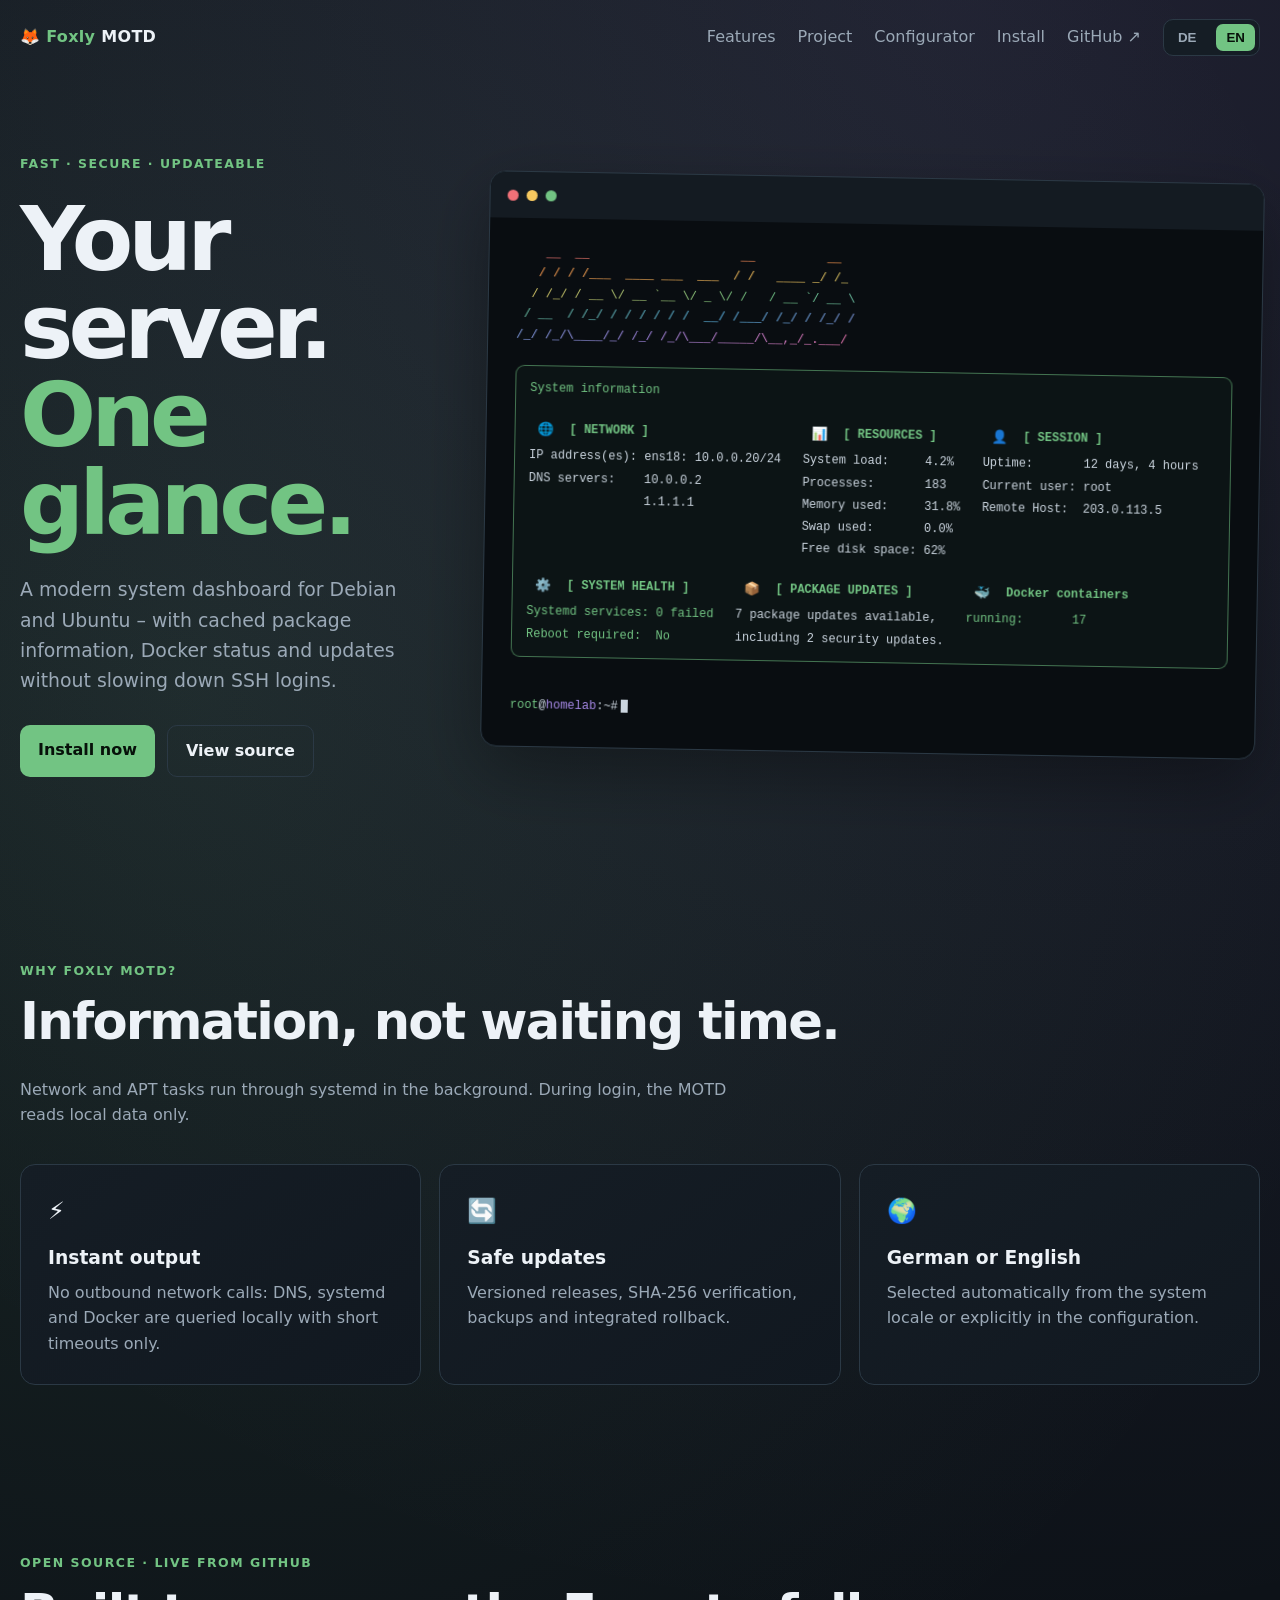
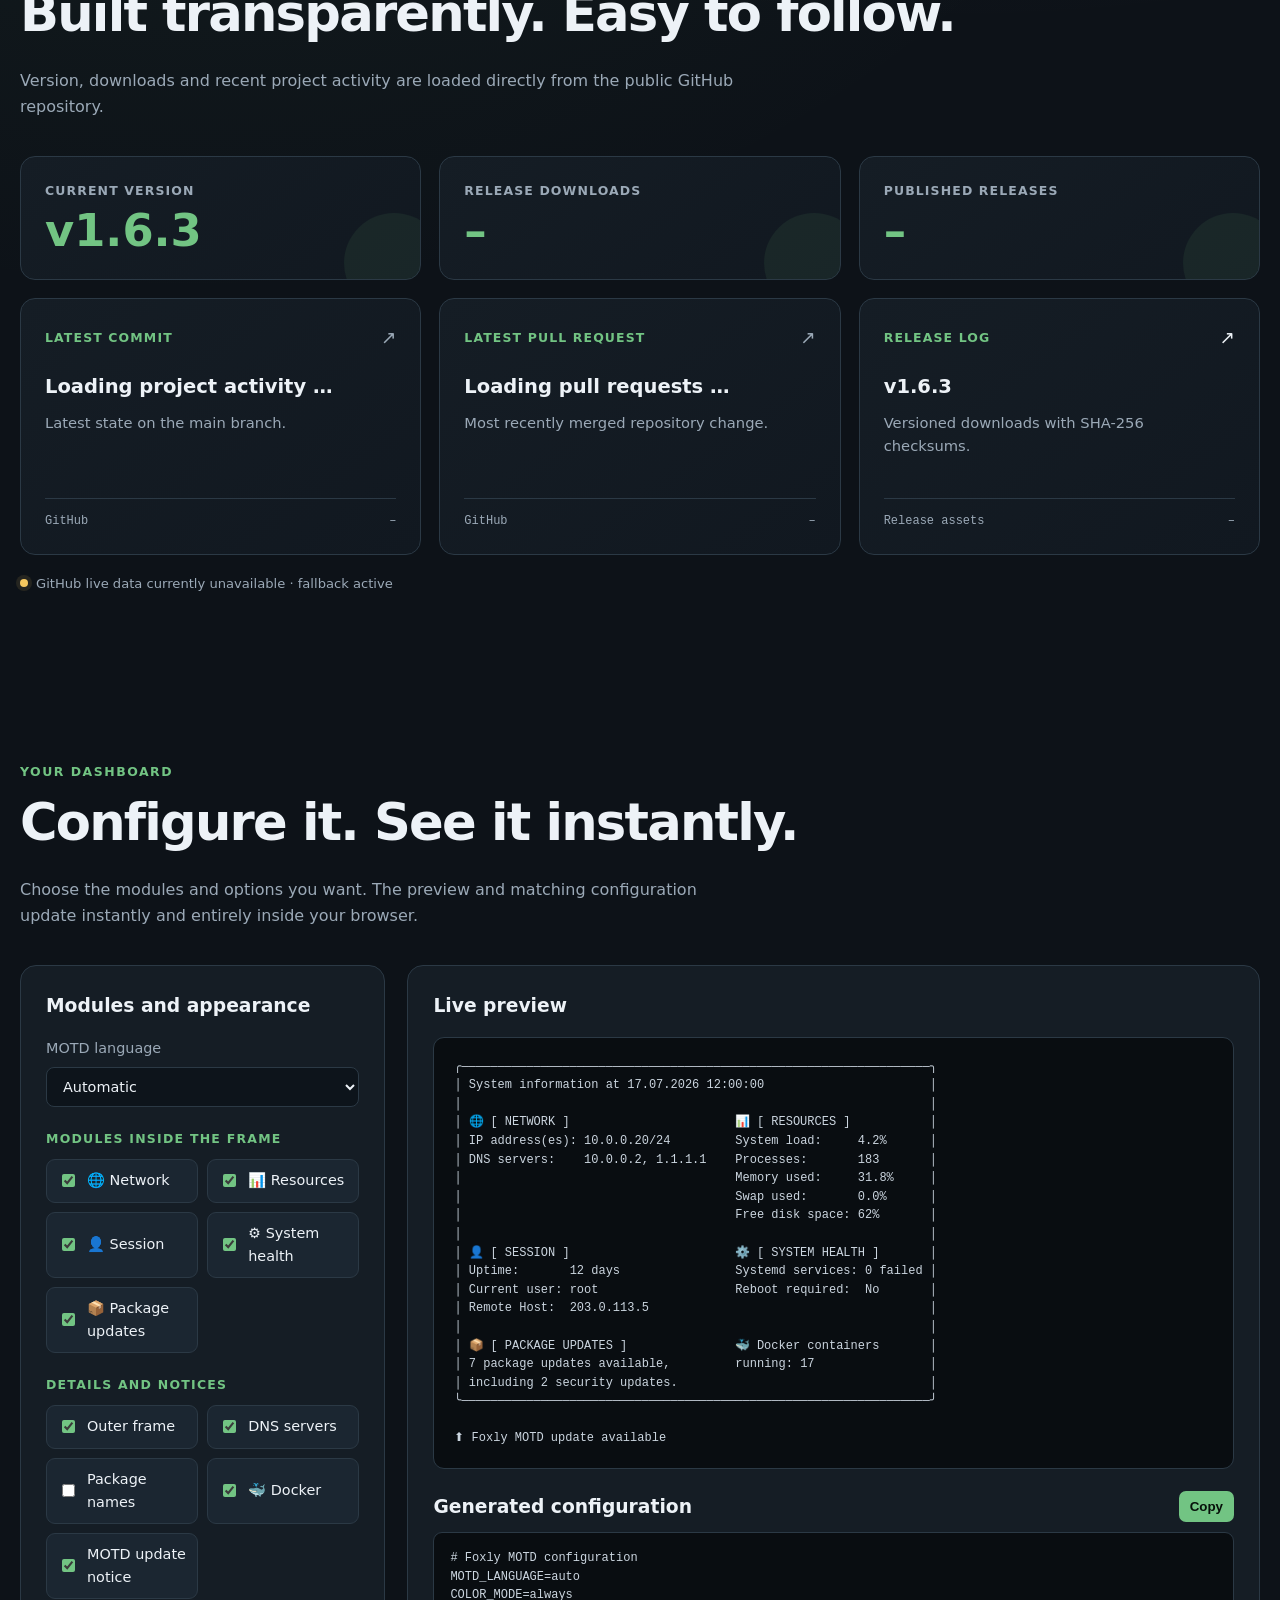
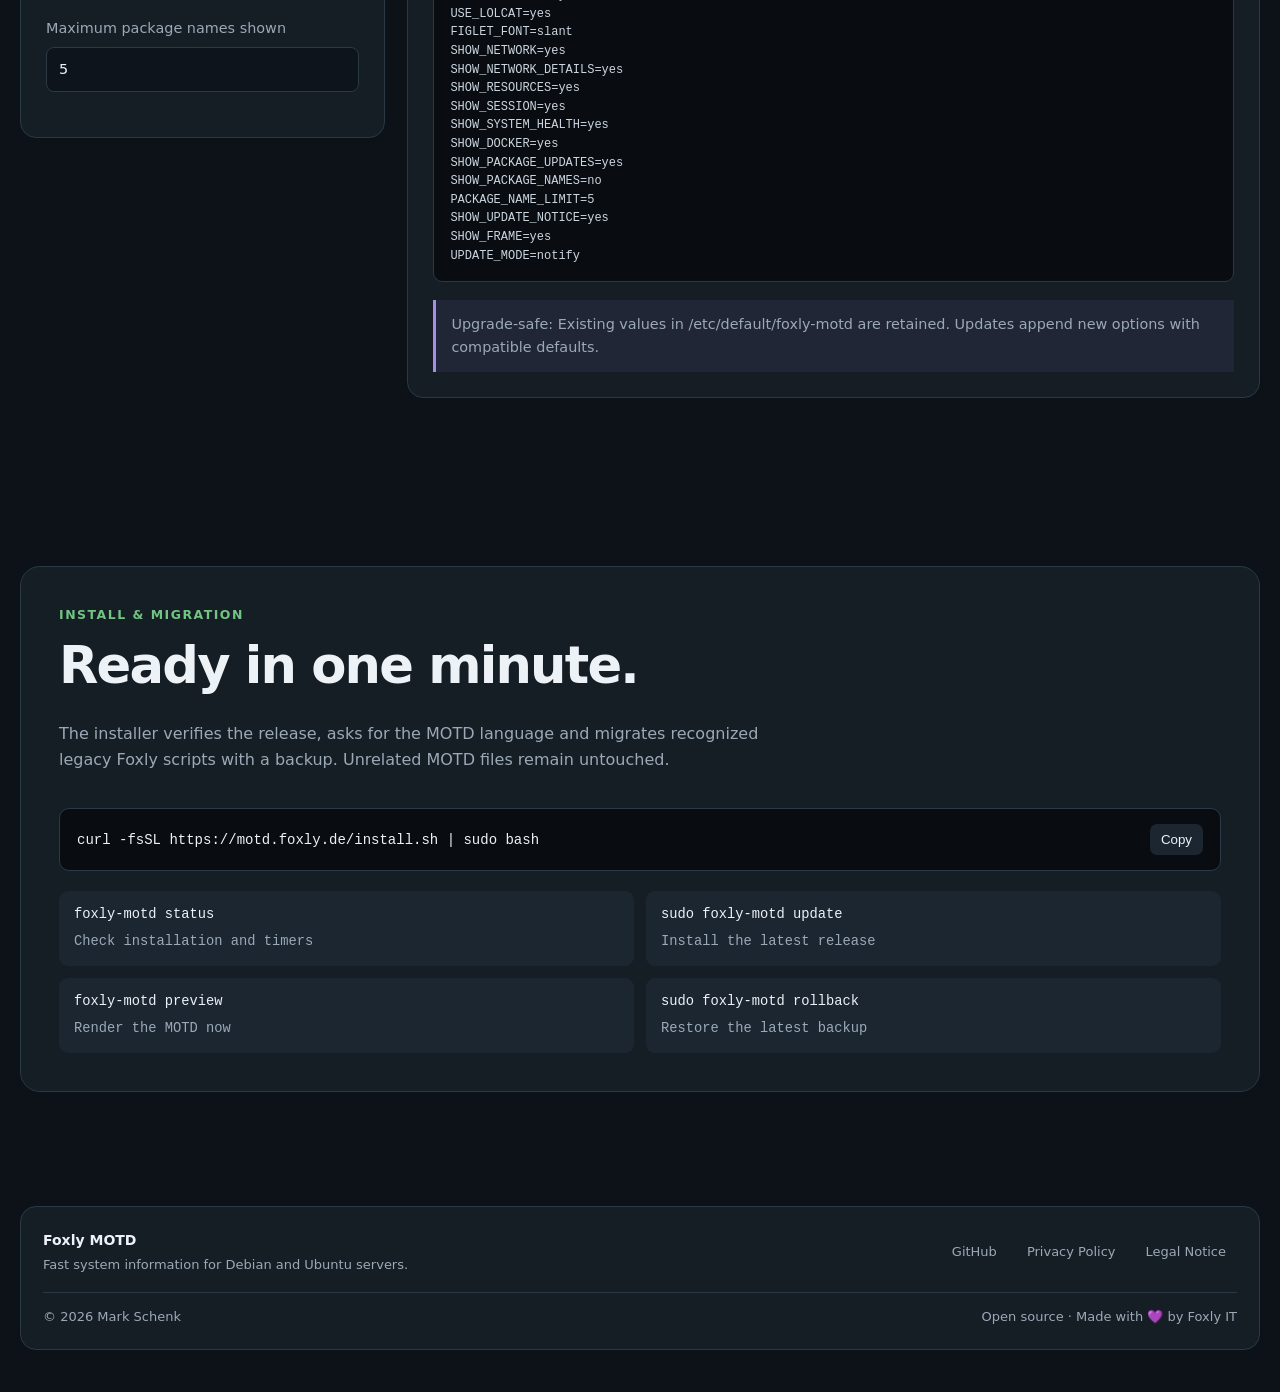
==== docs/index.html @ 8fe4b3be "Show release log entries" ====
<!doctype html>
<html lang="de">
<head>
    <meta charset="utf-8">
    <meta name="viewport" content="width=device-width,initial-scale=1">
    <meta name="description" content="Foxly MOTD – schnelles, updatefähiges System-Dashboard für Debian und Ubuntu.">
    <meta name="theme-color" content="#10161c">
    <meta property="og:title" content="Foxly MOTD">
    <meta property="og:description" content="Dein Server. Ein Blick. Alles da.">
    <meta property="og:type" content="website">
    <meta property="og:url" content="https://motd.foxly.de/">
    <title>Foxly MOTD – Systeminformationen ohne Login-Wartezeit</title>
    <style>
        :root{--bg:#0d1218;--panel:#151d25;--soft:#1b2631;--border:#2b3945;--text:#edf2f7;--muted:#9ba9b7;--green:#72c483;--purple:#a98bea;--yellow:#f6c85f;--shadow:0 24px 70px rgba(0,0,0,.35)}
        *{box-sizing:border-box}html{scroll-behavior:smooth}body{margin:0;background:radial-gradient(circle at 75% 0,rgba(169,139,234,.12),transparent 35%),radial-gradient(circle at 15% 15%,rgba(114,196,131,.12),transparent 30%),var(--bg);color:var(--text);font:16px/1.6 Inter,ui-sans-serif,system-ui,-apple-system,BlinkMacSystemFont,"Segoe UI",sans-serif}.wrap{width:min(1100px,calc(100% - 40px));margin:auto}.topbar{min-height:74px;display:flex;align-items:center;justify-content:space-between;gap:20px}.brand{font-weight:800;letter-spacing:.02em}.brand span{color:var(--green)}.nav-group,.links,.language-switch{display:flex;align-items:center;gap:10px}.links a{color:var(--muted);text-decoration:none;margin-right:12px}.links a:hover{color:var(--text)}.language-switch{padding:4px;background:var(--panel);border:1px solid var(--border);border-radius:10px}.lang-button{border:0;background:transparent;color:var(--muted);padding:6px 10px;border-radius:7px;cursor:pointer;font-weight:800}.lang-button.active{background:var(--green);color:#07110a}.hero{display:grid;grid-template-columns:1fr 1fr;gap:64px;align-items:center;padding:80px 0 100px}.eyebrow{color:var(--green);font-weight:700;text-transform:uppercase;letter-spacing:.12em;font-size:.78rem}h1{font-size:clamp(3rem,7vw,5.7rem);line-height:.98;margin:.25em 0 .3em;letter-spacing:-.055em}h1 em{font-style:normal;color:var(--green)}.lead{font-size:1.18rem;color:var(--muted);max-width:630px}.actions{display:flex;gap:12px;flex-wrap:wrap;margin-top:30px}.button{display:inline-block;padding:12px 18px;border-radius:10px;background:var(--green);color:#07110a;text-decoration:none;font-weight:800}.button.secondary{background:transparent;color:var(--text);border:1px solid var(--border)}.terminal{background:#090d11;border:1px solid var(--border);border-radius:16px;box-shadow:var(--shadow);overflow:hidden;transform:rotate(1deg)}.terminal-head{height:46px;background:#141b22;display:flex;align-items:center;padding:0 17px;gap:8px}.dot{width:11px;height:11px;border-radius:50%;background:#f07178}.dot:nth-child(2){background:var(--yellow)}.dot:nth-child(3){background:var(--green)}pre{margin:0;padding:25px 28px 30px;color:#cbd5df;font:13px/1.7 "SFMono-Regular",Consolas,monospace;overflow:auto}.g,.group-title{color:var(--green)}.group-title{font-weight:700}.p{color:var(--purple)}.y{color:var(--yellow)}.rainbow{color:#f07178;background:linear-gradient(90deg,#f07178 0%,#ff964f 18%,#f6c85f 36%,#72c483 54%,#5eb7e8 72%,#a98bea 88%,#ed78b5 100%);background-clip:text;-webkit-background-clip:text;-webkit-text-fill-color:transparent}.sysinfo-box{display:block;width:max-content;min-width:100%;padding:12px 14px;border:1px solid rgba(114,196,131,.55);border-radius:9px;background:rgba(114,196,131,.04);white-space:normal}.terminal-dashboard{display:grid;grid-template-columns:repeat(3,max-content);column-gap:3ch;margin-top:1.7em}.terminal-dashboard.secondary{grid-template-columns:repeat(3,max-content)}.terminal-card{display:grid;grid-template-columns:max-content max-content;column-gap:1ch;align-content:start;row-gap:.16em;white-space:pre}.terminal-line{display:contents}.terminal-card .group-title{display:block;grid-column:1/-1;white-space:pre;margin-bottom:.32em}.terminal-label,.terminal-value,.terminal-prose{white-space:pre}.terminal-prose{grid-column:1/-1}.terminal-icon{display:inline-flex;width:2ch;margin-right:.5ch;align-items:center;justify-content:center;font:1.08em/1 "Apple Color Emoji","Segoe UI Emoji","Noto Color Emoji",sans-serif;vertical-align:-.08em}[data-terminal]{display:none}[data-terminal].active{display:block}section{padding:84px 0}h2{font-size:clamp(2rem,4vw,3.2rem);letter-spacing:-.035em;margin:0 0 14px}.section-lead{color:var(--muted);max-width:720px;margin:0 0 36px}.grid{display:grid;grid-template-columns:repeat(3,1fr);gap:18px}.card{background:linear-gradient(145deg,var(--panel),#111820);border:1px solid var(--border);border-radius:15px;padding:27px}.icon{font-size:1.5rem}.card h3{margin:.7em 0 .35em}.card p{margin:0;color:var(--muted)}.install{background:var(--panel);border:1px solid var(--border);border-radius:20px;padding:38px}.command{display:flex;align-items:center;justify-content:space-between;gap:15px;background:#090d11;border:1px solid var(--border);border-radius:10px;padding:15px 17px;font:14px "SFMono-Regular",Consolas,monospace;overflow:auto}.command code{white-space:nowrap}.copy{border:0;border-radius:7px;padding:8px 11px;background:var(--soft);color:var(--text);cursor:pointer}.copy:hover{background:var(--green);color:#07110a}.commands{display:grid;grid-template-columns:1fr 1fr;gap:12px;margin-top:20px}.mini{background:var(--soft);border-radius:9px;padding:13px 15px;font-family:"SFMono-Regular",Consolas,monospace;font-size:.86rem}.mini span{display:block;color:var(--muted);font-family:inherit;margin-top:5px}.footer{margin:30px 0 42px;padding:22px;border:1px solid var(--border);border-radius:16px;background:var(--panel);color:var(--muted);font-size:13px}.footer-main,.footer-bottom{display:flex;justify-content:space-between;align-items:center;gap:18px}.footer-brand strong{display:block;margin-bottom:3px;color:var(--text);font-size:14px}.footer-links{display:flex;align-items:center;gap:8px;flex-wrap:wrap}.footer-links a{padding:7px 10px;border:1px solid transparent;border-radius:8px;color:var(--muted);text-decoration:none}.footer-links a:hover{border-color:var(--border);background:var(--soft);color:var(--green)}.footer-bottom{margin-top:16px;padding-top:14px;border-top:1px solid var(--border)}@media(max-width:820px){.hero{grid-template-columns:1fr;padding-top:40px}.terminal{transform:none}.grid{grid-template-columns:1fr}.commands{grid-template-columns:1fr}.links a:not(:last-child){display:none}}@media(max-width:600px){.wrap{width:min(100% - 24px,1100px)}.topbar{align-items:flex-start;padding:14px 0}.nav-group{align-items:flex-end;flex-direction:column}.hero{gap:40px;padding-bottom:60px}section{padding:60px 0}.install{padding:22px}.command{align-items:flex-start}.copy{position:sticky;right:0}.footer-main,.footer-bottom{align-items:stretch;flex-direction:column}.footer-links{align-items:stretch;flex-direction:column}}
        .wrap{width:min(1400px,calc(100% - 40px))}.hero{grid-template-columns:minmax(320px,.7fr) minmax(0,1.3fr);gap:48px}.hero .terminal pre{font-size:12px}@media(max-width:1100px){.hero{grid-template-columns:1fr;padding-top:40px}.terminal{transform:none}}@media(max-width:600px){.wrap{width:min(100% - 24px,1400px)}}
        .terminal-prompt{display:block;margin-top:18px}.cursor{display:inline-block;width:.62em;height:1.05em;margin-left:.25em;background:#cbd5df;vertical-align:-.18em;animation:cursor-blink 1s steps(1,end) infinite}@keyframes cursor-blink{0%,48%{opacity:1}49%,100%{opacity:0}}@media(prefers-reduced-motion:reduce){.cursor{animation:none}}
        @keyframes terminal-settle{from{transform:perspective(900px) rotateZ(1deg) rotateY(-8deg) translateX(16px)}to{transform:perspective(900px) rotateZ(1deg) rotateY(0) translateX(0)}}@media(min-width:1021px) and (hover:hover) and (pointer:fine){.terminal{transform:perspective(900px) rotateZ(1deg) rotateY(0) translateX(0);transform-style:preserve-3d;transition:transform 280ms ease-in-out,box-shadow 280ms ease-in-out;animation:terminal-settle 700ms ease-out;will-change:transform}.terminal:hover{transform:perspective(900px) rotateZ(1deg) rotateY(-8deg) translateX(16px);box-shadow:0 30px 85px rgba(0,0,0,.48)}}@media(prefers-reduced-motion:reduce) and (min-width:1021px){.terminal{animation:none;transition:none}.terminal:hover{transform:perspective(900px) rotateZ(1deg) rotateY(0) translateX(0)}}
        .configurator{display:grid;grid-template-columns:minmax(280px,.6fr) minmax(0,1.4fr);gap:22px;align-items:start}.config-panel,.config-result{border:1px solid var(--border);border-radius:16px;background:var(--panel);padding:25px}.config-panel h3,.config-result h3{margin:0 0 16px}.config-field{display:grid;gap:7px;margin-bottom:20px;color:var(--muted);font-size:.9rem}.config-field select,.config-field input[type="number"]{width:100%;border:1px solid var(--border);border-radius:8px;background:#0d141b;color:var(--text);padding:10px 12px;font:inherit}.config-options{display:grid;grid-template-columns:1fr 1fr;gap:9px}.config-option{display:flex;align-items:center;gap:9px;min-height:44px;padding:9px 11px;border:1px solid var(--border);border-radius:9px;background:var(--soft);cursor:pointer;font-size:.9rem}.config-option:has(input:disabled){opacity:.48;cursor:not-allowed}.config-option input{accent-color:var(--green)}.config-subtitle{margin:22px 0 10px;color:var(--green);font-size:.78rem;font-weight:800;letter-spacing:.1em;text-transform:uppercase}.assistant-terminal{overflow:auto;border:1px solid var(--border);border-radius:11px;background:#090d11}.assistant-terminal pre{width:max-content;min-width:100%;padding:20px;font-size:12px;line-height:1.55}.terminal-wide{display:inline-block;width:2ch;overflow:visible;vertical-align:baseline}.generated-head{display:flex;align-items:center;justify-content:space-between;gap:12px;margin-top:22px}.generated-head h3{margin:0}.config-copy{border:0;border-radius:7px;padding:8px 11px;background:var(--green);color:#07110a;cursor:pointer;font-weight:800}.generated-config{margin-top:10px;border:1px solid var(--border);border-radius:9px;background:#090d11;padding:16px;color:#cbd5df;font:12px/1.55 "SFMono-Regular",Consolas,monospace;white-space:pre;overflow:auto}.migration-note{margin:18px 0 0;padding:13px 15px;border-left:3px solid var(--purple);background:rgba(169,139,234,.08);color:var(--muted);font-size:.9rem}@media(max-width:1100px){.configurator{grid-template-columns:1fr}}@media(max-width:520px){.config-options{grid-template-columns:1fr}.config-panel,.config-result{padding:18px}}
        .config-result,.terminal,.assistant-terminal{min-width:0;max-width:100%}
        .project-stats,.activity-grid{display:grid;grid-template-columns:repeat(3,minmax(0,1fr));gap:18px}.project-stats{margin:34px 0 18px}.project-stat{position:relative;overflow:hidden;border:1px solid var(--border);border-radius:15px;background:linear-gradient(145deg,var(--panel),#111820);padding:24px}.project-stat::after{position:absolute;right:-24px;bottom:-34px;width:100px;height:100px;border-radius:50%;background:rgba(114,196,131,.08);content:""}.stat-label{display:block;color:var(--muted);font-size:.78rem;font-weight:800;letter-spacing:.09em;text-transform:uppercase}.stat-value{display:block;margin-top:5px;color:var(--green);font-size:clamp(1.8rem,4vw,2.8rem);font-weight:850;line-height:1.1}.activity-card{display:flex;min-width:0;min-height:220px;flex-direction:column;border:1px solid var(--border);border-radius:15px;background:linear-gradient(145deg,var(--panel),#111820);padding:24px;color:var(--text);text-decoration:none;transition:border-color 180ms ease,transform 180ms ease}.activity-card:hover{border-color:var(--green);transform:translateY(-3px)}.activity-card:focus-visible{outline:3px solid rgba(114,196,131,.45);outline-offset:3px}.activity-top{display:flex;align-items:center;justify-content:space-between;gap:12px}.activity-kind{color:var(--green);font-size:.78rem;font-weight:850;letter-spacing:.09em;text-transform:uppercase}.activity-arrow{color:var(--muted);font-size:1.15rem}.activity-title{margin:22px 0 10px;font-size:1.22rem;line-height:1.35;overflow-wrap:anywhere}.activity-description{margin:0 0 20px;color:var(--muted);font-size:.92rem}.activity-meta{display:flex;align-items:center;justify-content:space-between;gap:12px;margin-top:auto;padding-top:14px;border-top:1px solid var(--border);color:var(--muted);font:12px/1.4 "SFMono-Regular",Consolas,monospace}.activity-meta span:first-child{min-width:0;overflow:hidden;text-overflow:ellipsis;white-space:nowrap}.live-line{display:flex;align-items:center;gap:8px;margin-top:18px;color:var(--muted);font-size:.82rem}.live-dot{width:8px;height:8px;border-radius:50%;background:var(--green);box-shadow:0 0 0 4px rgba(114,196,131,.1)}.live-line[data-state="error"] .live-dot{background:var(--yellow);box-shadow:0 0 0 4px rgba(246,200,95,.1)}
        .release-main-link{color:inherit;text-decoration:none}.release-main-link:hover{color:var(--green)}.release-entries{display:grid;gap:10px;margin:0 0 20px;padding:0;list-style:none}.release-entry{padding-top:10px;border-top:1px solid var(--border)}.release-entry-title{display:block;margin-bottom:3px;font-size:.88rem;line-height:1.35}.release-entry-links{color:var(--muted);font-size:.78rem}.release-entry-links a{color:var(--green);text-decoration:none}.release-entry-links a:hover{text-decoration:underline}
        @media(max-width:900px){
            .terminal-dashboard,.terminal-dashboard.secondary{grid-template-columns:repeat(2,max-content)}
            .project-stats,.activity-grid{grid-template-columns:1fr 1fr}.activity-grid .activity-card:last-child{grid-column:1/-1}
        }
        @media(max-width:560px){
            body{overflow-x:hidden}
            .wrap{width:calc(100% - 24px)}
            .topbar{align-items:center;flex-wrap:wrap;gap:10px;padding:12px 0}
            .nav-group{width:100%;align-items:center;justify-content:space-between;flex-direction:row}
            .links a{margin-right:0}
            .hero{gap:28px;padding:36px 0 54px}
            h1{font-size:clamp(2.5rem,13vw,3rem)}
            .lead{font-size:1.05rem}
            .actions{display:grid;grid-template-columns:1fr}
            .button{text-align:center}
            .terminal{border-radius:12px}
            .terminal-head{height:40px;padding:0 13px}
            .hero .terminal pre{padding:16px 14px 20px;line-height:1.55}
            .sysinfo-box{width:max-content;min-width:0;padding:10px 11px}
            .terminal-dashboard,.terminal-dashboard.secondary{grid-template-columns:max-content;row-gap:1.35em;margin-top:1.35em}
            .terminal-card{min-width:0}
            section{padding:54px 0}
            .card{padding:22px}
            .project-stats,.activity-grid{grid-template-columns:1fr}.activity-grid .activity-card:last-child{grid-column:auto}.project-stat,.activity-card{padding:20px}.activity-card{min-height:190px}
            .install{padding:18px}
            .command{display:grid;grid-template-columns:minmax(0,1fr);overflow:hidden;padding:13px}
            .command code{display:block;max-width:100%;padding-bottom:4px;overflow-x:auto}
            .copy,.config-copy{min-height:44px}
            .command .copy{position:static;width:100%}
            .config-panel,.config-result{padding:16px}
            .assistant-terminal pre{padding:14px;line-height:1.5}
            .generated-head{align-items:stretch;flex-direction:column}
            .generated-config{max-width:100%;padding:13px;font-size:11px}
            .footer{padding:18px}
        }
    </style>
</head>
<body>
<div class="wrap">
    <header class="topbar">
        <div class="brand">🦊 <span>Foxly</span> MOTD</div>
        <div class="nav-group">
            <nav class="links" aria-label="Main navigation">
                <a href="#features" data-de="Features" data-en="Features">Features</a>
                <a href="#project" data-de="Projekt" data-en="Project">Projekt</a>
                <a href="#configurator" data-de="Konfigurator" data-en="Configurator">Konfigurator</a>
                <a href="#install" data-de="Installation" data-en="Install">Installation</a>
                <a href="https://github.com/foxly-it/foxly-motd" target="_blank" rel="noopener noreferrer">GitHub ↗</a>
            </nav>
            <div class="language-switch" aria-label="Language">
                <button class="lang-button" id="btn-de" type="button" onclick="setLanguage('de')">DE</button>
                <button class="lang-button" id="btn-en" type="button" onclick="setLanguage('en')">EN</button>
            </div>
        </div>
    </header>
    <main>
        <div class="hero">
            <div>
                <div class="eyebrow" data-de="Schnell · Sicher · Updatefähig" data-en="Fast · Secure · Updateable">Schnell · Sicher · Updatefähig</div>
                <h1 data-de="Dein Server.<br><em>Ein Blick.</em>" data-en="Your server.<br><em>One glance.</em>">Dein Server.<br><em>Ein Blick.</em></h1>
                <p class="lead" data-de="Ein modernes System-Dashboard für Debian und Ubuntu – mit gecachten Paketinformationen, Docker-Status und Updates ohne Wartezeit beim SSH-Login." data-en="A modern system dashboard for Debian and Ubuntu – with cached package information, Docker status and updates without slowing down SSH logins.">Ein modernes System-Dashboard für Debian und Ubuntu – mit gecachten Paketinformationen, Docker-Status und Updates ohne Wartezeit beim SSH-Login.</p>
                <div class="actions"><a class="button" href="#install" data-de="Jetzt installieren" data-en="Install now">Jetzt installieren</a><a class="button secondary" href="https://github.com/foxly-it/foxly-motd" data-de="Quellcode ansehen" data-en="View source">Quellcode ansehen</a></div>
            </div>
            <div class="terminal"><div class="terminal-head"><span class="dot"></span><span class="dot"></span><span class="dot"></span></div>
                <pre data-terminal="de"><span class="rainbow">    __  __                     __          __
   / / / /___  ____ ___  ___  / /   ____ _/ /_
  / /_/ / __ \/ __ `__ \/ _ \/ /   / __ `/ __ \
 / __  / /_/ / / / / / /  __/ /___/ /_/ / /_/ /
/_/ /_/\____/_/ /_/ /_/\___/_____/\__,_/_.___/</span>

<span class="sysinfo-box"><span class="g">Systeminformationen</span><span class="terminal-dashboard"><span class="terminal-card"><span class="group-title"><span class="terminal-icon">🌐</span>[ NETZWERK ]</span><span class="terminal-line">IP-Adresse(n): ens18: 10.0.0.20/24</span><span class="terminal-line">DNS-Server: 10.0.0.2</span><span class="terminal-line">            1.1.1.1</span></span><span class="terminal-card"><span class="group-title"><span class="terminal-icon">📊</span>[ RESSOURCEN ]</span><span class="terminal-line">Systemlast: 4,2%</span><span class="terminal-line">Prozesse: 183</span><span class="terminal-line">RAM benutzt: 31,8%</span><span class="terminal-line">Swap benutzt: 0,0%</span><span class="terminal-line">Freier Speicherplatz: 62%</span></span><span class="terminal-card"><span class="group-title"><span class="terminal-icon">👤</span>[ SITZUNG ]</span><span class="terminal-line">Systemlaufzeit: 12 Tage, 4 Stunden</span><span class="terminal-line">Aktueller Nutzer: root</span><span class="terminal-line">Remote Host: 203.0.113.5</span></span></span><span class="terminal-dashboard secondary"><span class="terminal-card"><span class="group-title"><span class="terminal-icon">⚙️</span>[ SYSTEMSTATUS ]</span><span class="terminal-line g">Systemd-Dienste: 0 fehlgeschlagen</span><span class="terminal-line g">Neustart nötig: Nein</span></span><span class="terminal-card"><span class="group-title"><span class="terminal-icon">📦</span>[ PAKET-UPDATES ]</span><span class="terminal-line">7 Paket-Updates verfügbar,</span><span class="terminal-line">davon 2 Sicherheitsupdates.</span></span><span class="terminal-card"><span class="group-title"><span class="terminal-icon">🐳</span>Docker-Container</span><span class="terminal-line g">aktiv: 17</span></span></span></span>
<span class="terminal-prompt"><span class="g">root</span>@<span class="p">homelab</span>:~#<span class="cursor" aria-hidden="true"></span></span></pre>
                <pre data-terminal="en"><span class="rainbow">    __  __                     __          __
   / / / /___  ____ ___  ___  / /   ____ _/ /_
  / /_/ / __ \/ __ `__ \/ _ \/ /   / __ `/ __ \
 / __  / /_/ / / / / / /  __/ /___/ /_/ / /_/ /
/_/ /_/\____/_/ /_/ /_/\___/_____/\__,_/_.___/</span>

<span class="sysinfo-box"><span class="g">System information</span><span class="terminal-dashboard"><span class="terminal-card"><span class="group-title"><span class="terminal-icon">🌐</span>[ NETWORK ]</span><span class="terminal-line">IP address(es): ens18: 10.0.0.20/24</span><span class="terminal-line">DNS servers: 10.0.0.2</span><span class="terminal-line">             1.1.1.1</span></span><span class="terminal-card"><span class="group-title"><span class="terminal-icon">📊</span>[ RESOURCES ]</span><span class="terminal-line">System load: 4.2%</span><span class="terminal-line">Processes: 183</span><span class="terminal-line">Memory used: 31.8%</span><span class="terminal-line">Swap used: 0.0%</span><span class="terminal-line">Free disk space: 62%</span></span><span class="terminal-card"><span class="group-title"><span class="terminal-icon">👤</span>[ SESSION ]</span><span class="terminal-line">Uptime: 12 days, 4 hours</span><span class="terminal-line">Current user: root</span><span class="terminal-line">Remote Host: 203.0.113.5</span></span></span><span class="terminal-dashboard secondary"><span class="terminal-card"><span class="group-title"><span class="terminal-icon">⚙️</span>[ SYSTEM HEALTH ]</span><span class="terminal-line g">Systemd services: 0 failed</span><span class="terminal-line g">Reboot required: No</span></span><span class="terminal-card"><span class="group-title"><span class="terminal-icon">📦</span>[ PACKAGE UPDATES ]</span><span class="terminal-line">7 package updates available,</span><span class="terminal-line">including 2 security updates.</span></span><span class="terminal-card"><span class="group-title"><span class="terminal-icon">🐳</span>Docker containers</span><span class="terminal-line g">running: 17</span></span></span></span>
<span class="terminal-prompt"><span class="g">root</span>@<span class="p">homelab</span>:~#<span class="cursor" aria-hidden="true"></span></span></pre>
            </div>
        </div>
        <section id="features">
            <div class="eyebrow" data-de="Warum Foxly MOTD?" data-en="Why Foxly MOTD?">Warum Foxly MOTD?</div>
            <h2 data-de="Informationen, nicht Wartezeit." data-en="Information, not waiting time.">Informationen, nicht Wartezeit.</h2>
            <p class="section-lead" data-de="Netzwerk- und APT-Aufgaben laufen über systemd im Hintergrund. Beim Login liest das MOTD nur lokale Daten." data-en="Network and APT tasks run through systemd in the background. During login, the MOTD reads local data only.">Netzwerk- und APT-Aufgaben laufen über systemd im Hintergrund. Beim Login liest das MOTD nur lokale Daten.</p>
            <div class="grid">
                <article class="card"><div class="icon">⚡</div><h3 data-de="Sofortige Ausgabe" data-en="Instant output">Sofortige Ausgabe</h3><p data-de="Keine ausgehenden Netzwerkaufrufe: DNS, systemd und Docker werden nur lokal und mit kurzem Zeitlimit abgefragt." data-en="No outbound network calls: DNS, systemd and Docker are queried locally with short timeouts only.">Keine ausgehenden Netzwerkaufrufe: DNS, systemd und Docker werden nur lokal und mit kurzem Zeitlimit abgefragt.</p></article>
                <article class="card"><div class="icon">🔄</div><h3 data-de="Sichere Updates" data-en="Safe updates">Sichere Updates</h3><p data-de="Versionierte Releases, SHA-256-Prüfung, Backups und ein integrierter Rollback." data-en="Versioned releases, SHA-256 verification, backups and integrated rollback.">Versionierte Releases, SHA-256-Prüfung, Backups und ein integrierter Rollback.</p></article>
                <article class="card"><div class="icon">🌍</div><h3 data-de="Deutsch oder Englisch" data-en="German or English">Deutsch oder Englisch</h3><p data-de="Automatisch über die System-Locale oder fest über die Konfiguration ausgewählt." data-en="Selected automatically from the system locale or explicitly in the configuration.">Automatisch über die System-Locale oder fest über die Konfiguration ausgewählt.</p></article>
            </div>
        </section>
        <section id="project">
            <div class="eyebrow" data-de="Open Source · Live von GitHub" data-en="Open source · Live from GitHub">Open Source · Live von GitHub</div>
            <h2 data-de="Transparent entwickelt. Direkt nachvollziehbar." data-en="Built transparently. Easy to follow.">Transparent entwickelt. Direkt nachvollziehbar.</h2>
            <p class="section-lead" data-de="Version, Downloads und die jüngste Projektaktivität werden direkt aus dem öffentlichen GitHub-Repository geladen." data-en="Version, downloads and recent project activity are loaded directly from the public GitHub repository.">Version, Downloads und die jüngste Projektaktivität werden direkt aus dem öffentlichen GitHub-Repository geladen.</p>
            <div class="project-stats" aria-live="polite">
                <div class="project-stat"><span class="stat-label" data-de="Aktuelle Version" data-en="Current version">Aktuelle Version</span><strong class="stat-value" id="project-version">v1.6.3</strong></div>
                <div class="project-stat"><span class="stat-label" data-de="Release-Downloads" data-en="Release downloads">Release-Downloads</span><strong class="stat-value" id="project-downloads">–</strong></div>
                <div class="project-stat"><span class="stat-label" data-de="Veröffentlichte Releases" data-en="Published releases">Veröffentlichte Releases</span><strong class="stat-value" id="project-releases">–</strong></div>
            </div>
            <div class="activity-grid">
                <a class="activity-card" id="activity-commit-link" href="https://github.com/foxly-it/foxly-motd/commits/main" target="_blank" rel="noopener noreferrer">
                    <div class="activity-top"><span class="activity-kind" data-de="Letzter Commit" data-en="Latest commit">Letzter Commit</span><span class="activity-arrow" aria-hidden="true">↗</span></div>
                    <h3 class="activity-title" id="activity-commit-title" data-de="Projektaktivität wird geladen …" data-en="Loading project activity …">Projektaktivität wird geladen …</h3>
                    <p class="activity-description" id="activity-commit-description" data-de="Neuester Stand auf dem main-Branch." data-en="Latest state on the main branch.">Neuester Stand auf dem main-Branch.</p>
                    <div class="activity-meta"><span id="activity-commit-author">GitHub</span><time id="activity-commit-date">–</time></div>
                </a>
                <a class="activity-card" id="activity-pr-link" href="https://github.com/foxly-it/foxly-motd/pulls?q=is%3Apr+is%3Amerged" target="_blank" rel="noopener noreferrer">
                    <div class="activity-top"><span class="activity-kind" data-de="Letzter Pull Request" data-en="Latest pull request">Letzter Pull Request</span><span class="activity-arrow" aria-hidden="true">↗</span></div>
                    <h3 class="activity-title" id="activity-pr-title" data-de="Pull Requests werden geladen …" data-en="Loading pull requests …">Pull Requests werden geladen …</h3>
                    <p class="activity-description" id="activity-pr-description" data-de="Zuletzt gemergte Änderung im Repository." data-en="Most recently merged repository change.">Zuletzt gemergte Änderung im Repository.</p>
                    <div class="activity-meta"><span id="activity-pr-author">GitHub</span><time id="activity-pr-date">–</time></div>
                </a>
                <article class="activity-card">
                    <div class="activity-top"><span class="activity-kind" data-de="Release-Log" data-en="Release log">Release-Log</span><a class="activity-arrow release-main-link" id="activity-release-link" href="https://github.com/foxly-it/foxly-motd/releases/latest" target="_blank" rel="noopener noreferrer" aria-label="Release-Log öffnen">↗</a></div>
                    <h3 class="activity-title"><a class="release-main-link" id="activity-release-title" href="https://github.com/foxly-it/foxly-motd/releases/latest" target="_blank" rel="noopener noreferrer">v1.6.3</a></h3>
                    <p class="activity-description" id="activity-release-description" data-de="Versionierte Downloads mit SHA-256-Prüfsummen." data-en="Versioned downloads with SHA-256 checksums.">Versionierte Downloads mit SHA-256-Prüfsummen.</p>
                    <ul class="release-entries" id="activity-release-entries" hidden></ul>
                    <div class="activity-meta"><span id="activity-release-assets" data-de="Release-Artefakte" data-en="Release assets">Release-Artefakte</span><time id="activity-release-date">–</time></div>
                </article>
            </div>
            <div class="live-line" id="project-live-status" data-state="loading"><span class="live-dot" aria-hidden="true"></span><span id="project-live-label" data-de="GitHub-Livedaten werden geladen …" data-en="Loading live GitHub data …">GitHub-Livedaten werden geladen …</span></div>
        </section>
        <section id="configurator">
            <div class="eyebrow" data-de="Dein Dashboard" data-en="Your dashboard">Dein Dashboard</div>
            <h2 data-de="Zusammenstellen. Direkt ansehen." data-en="Configure it. See it instantly.">Zusammenstellen. Direkt ansehen.</h2>
            <p class="section-lead" data-de="Wähle die gewünschten Module und Optionen. Die Vorschau und die passende Konfiguration aktualisieren sich sofort – vollständig lokal in deinem Browser." data-en="Choose the modules and options you want. The preview and matching configuration update instantly and entirely inside your browser.">Wähle die gewünschten Module und Optionen. Die Vorschau und die passende Konfiguration aktualisieren sich sofort – vollständig lokal in deinem Browser.</p>
            <div class="configurator">
                <form class="config-panel" id="motd-configurator">
                    <h3 data-de="Module und Darstellung" data-en="Modules and appearance">Module und Darstellung</h3>
                    <label class="config-field"><span data-de="MOTD-Sprache" data-en="MOTD language">MOTD-Sprache</span><select id="cfg-language"><option value="auto" data-de="Automatisch" data-en="Automatic">Automatisch</option><option value="de">Deutsch</option><option value="en">English</option></select></label>
                    <div class="config-subtitle" data-de="Module im Rahmen" data-en="Modules inside the frame">Module im Rahmen</div>
                    <div class="config-options">
                        <label class="config-option"><input id="cfg-network" type="checkbox" checked><span data-de="🌐 Netzwerk" data-en="🌐 Network">🌐 Netzwerk</span></label>
                        <label class="config-option"><input id="cfg-resources" type="checkbox" checked><span data-de="📊 Ressourcen" data-en="📊 Resources">📊 Ressourcen</span></label>
                        <label class="config-option"><input id="cfg-session" type="checkbox" checked><span data-de="👤 Sitzung" data-en="👤 Session">👤 Sitzung</span></label>
                        <label class="config-option"><input id="cfg-health" type="checkbox" checked><span data-de="⚙ Systemstatus" data-en="⚙ System health">⚙ Systemstatus</span></label>
                        <label class="config-option"><input id="cfg-packages" type="checkbox" checked><span data-de="📦 Paket-Updates" data-en="📦 Package updates">📦 Paket-Updates</span></label>
                    </div>
                    <div class="config-subtitle" data-de="Details und Hinweise" data-en="Details and notices">Details und Hinweise</div>
                    <div class="config-options">
                        <label class="config-option"><input id="cfg-frame" type="checkbox" checked><span data-de="Außenrahmen" data-en="Outer frame">Außenrahmen</span></label>
                        <label class="config-option"><input id="cfg-dns" type="checkbox" checked><span data-de="DNS-Server" data-en="DNS servers">DNS-Server</span></label>
                        <label class="config-option"><input id="cfg-package-names" type="checkbox"><span data-de="Paketnamen" data-en="Package names">Paketnamen</span></label>
                        <label class="config-option"><input id="cfg-docker" type="checkbox" checked><span>🐳 Docker</span></label>
                        <label class="config-option"><input id="cfg-update-notice" type="checkbox" checked><span data-de="MOTD-Updatehinweis" data-en="MOTD update notice">MOTD-Updatehinweis</span></label>
                    </div>
                    <label class="config-field" style="margin-top:18px"><span data-de="Maximal angezeigte Paketnamen" data-en="Maximum package names shown">Maximal angezeigte Paketnamen</span><input id="cfg-package-limit" type="number" min="1" max="20" value="5" disabled></label>
                </form>
                <div class="config-result">
                    <h3 data-de="Live-Vorschau" data-en="Live preview">Live-Vorschau</h3>
                    <div class="assistant-terminal" aria-live="polite"><pre id="assistant-preview"></pre></div>
                    <div class="generated-head"><h3 data-de="Erzeugte Konfiguration" data-en="Generated configuration">Erzeugte Konfiguration</h3><button class="config-copy" type="button" onclick="copyAssistantConfig()" data-de="Kopieren" data-en="Copy">Kopieren</button></div>
                    <pre class="generated-config" id="assistant-config"></pre>
                    <p class="migration-note" data-de="Upgrade-sicher: Vorhandene Werte in /etc/default/foxly-motd bleiben erhalten. Neue Optionen werden bei einem Update mit kompatiblen Standardwerten ergänzt." data-en="Upgrade-safe: Existing values in /etc/default/foxly-motd are retained. Updates append new options with compatible defaults.">Upgrade-sicher: Vorhandene Werte in /etc/default/foxly-motd bleiben erhalten. Neue Optionen werden bei einem Update mit kompatiblen Standardwerten ergänzt.</p>
                </div>
            </div>
        </section>
        <section id="install"><div class="install">
            <div class="eyebrow" data-de="Installation & Migration" data-en="Install & migration">Installation & Migration</div>
            <h2 data-de="In einer Minute startklar." data-en="Ready in one minute.">In einer Minute startklar.</h2>
            <p class="section-lead" data-de="Der Installer prüft das Release, fragt nach der MOTD-Sprache und migriert erkannte alte Foxly-Skripte mit einem Backup. Fremde MOTD-Dateien bleiben unangetastet." data-en="The installer verifies the release, asks for the MOTD language and migrates recognized legacy Foxly scripts with a backup. Unrelated MOTD files remain untouched.">Der Installer prüft das Release, fragt nach der MOTD-Sprache und migriert erkannte alte Foxly-Skripte mit einem Backup. Fremde MOTD-Dateien bleiben unangetastet.</p>
            <div class="command"><code id="install-command">curl -fsSL https://motd.foxly.de/install.sh | sudo bash</code><button class="copy" type="button" onclick="copyCommand()" data-de="Kopieren" data-en="Copy">Kopieren</button></div>
            <div class="commands"><div class="mini">foxly-motd status<span data-de="Installation und Timer prüfen" data-en="Check installation and timers">Installation und Timer prüfen</span></div><div class="mini">sudo foxly-motd update<span data-de="Aktuelles Release installieren" data-en="Install the latest release">Aktuelles Release installieren</span></div><div class="mini">foxly-motd preview<span data-de="MOTD direkt anzeigen" data-en="Render the MOTD now">MOTD direkt anzeigen</span></div><div class="mini">sudo foxly-motd rollback<span data-de="Letztes Backup wiederherstellen" data-en="Restore the latest backup">Letztes Backup wiederherstellen</span></div></div>
        </div></section>
    </main>
    <footer class="footer">
        <div class="footer-main">
            <div class="footer-brand"><strong>Foxly MOTD</strong><span data-de="Schnelle Systeminformationen für Debian- und Ubuntu-Server." data-en="Fast system information for Debian and Ubuntu servers.">Schnelle Systeminformationen für Debian- und Ubuntu-Server.</span></div>
            <nav class="footer-links" aria-label="Legal and project links">
                <a href="https://github.com/foxly-it/foxly-motd" target="_blank" rel="noopener noreferrer">GitHub</a>
                <a href="https://foxly.de/datenschutzerklaerung/" target="_blank" rel="noopener noreferrer" data-de="Datenschutz" data-en="Privacy Policy">Datenschutz</a>
                <a href="https://foxly.de/legal-notice/" target="_blank" rel="noopener noreferrer" data-de="Impressum" data-en="Legal Notice">Impressum</a>
            </nav>
        </div>
        <div class="footer-bottom"><span>© <span id="copyright-year"></span> Mark Schenk</span><span data-de="Open Source · Made with 💜 by Foxly IT" data-en="Open source · Made with 💜 by Foxly IT">Open Source · Made with 💜 by Foxly IT</span></div>
    </footer>
</div>
<script>
    let currentLanguage = "de";
    let projectActivity = null;
    let projectActivityState = "loading";
    const titles = {de:"Foxly MOTD – Systeminformationen ohne Login-Wartezeit",en:"Foxly MOTD – system information without login delays"};
    const descriptions = {de:"Foxly MOTD – schnelles, updatefähiges System-Dashboard für Debian und Ubuntu.",en:"Foxly MOTD – a fast, updateable system dashboard for Debian and Ubuntu."};
    function setLanguage(language, persist=true){
        currentLanguage=language;
        document.documentElement.lang=language;
        document.querySelectorAll("[data-de][data-en]").forEach(element=>{element.innerHTML=element.dataset[language]});
        document.querySelectorAll("[data-terminal]").forEach(element=>element.classList.toggle("active",element.dataset.terminal===language));
        document.querySelectorAll(".lang-button").forEach(button=>button.classList.toggle("active",button.id===`btn-${language}`));
        document.title=titles[language];
        document.querySelector('meta[name="description"]').content=descriptions[language];
        if(persist)localStorage.setItem("foxly-motd-language",language);
        renderAssistant();
        renderProjectActivity();
    }
    function firstMeaningfulLine(value){
        return String(value||"").split("\n").map(line=>line.trim()).find(line=>line&&!line.startsWith("#"))?.replace(/^[-*]\s*/,"")||"";
    }
    function parseReleaseEntries(value){
        return String(value||"").split("\n").map(line=>{
            const match=line.trim().match(/^\*\s+(.+?)\s+by\s+@([A-Za-z0-9-]+)\s+in\s+(https:\/\/github\.com\/[^/]+\/[^/]+\/pull\/(\d+))\s*$/);
            return match?{title:match[1],author:match[2],authorUrl:`https://github.com/${match[2]}`,pr:match[4],prUrl:match[3]}:null;
        }).filter(Boolean).slice(0,5);
    }
    function summarizeProjectActivity(releases,commits,pulls){
        const published=releases.filter(release=>!release.draft&&!release.prerelease);
        const latestRelease=published[0]||null;
        const latestCommit=commits[0]||null;
        const latestPull=pulls.find(pull=>pull.merged_at)||null;
        const downloads=published.reduce((total,release)=>total+(release.assets||[]).filter(asset=>/\.tar\.gz$/.test(asset.name)).reduce((sum,asset)=>sum+(asset.download_count||0),0),0);
        return {
            version:latestRelease?.tag_name||"–",downloads,releases:published.length,
            commit:latestCommit?{title:firstMeaningfulLine(latestCommit.commit?.message),sha:latestCommit.sha?.slice(0,7)||"",author:latestCommit.author?.login||latestCommit.commit?.author?.name||"GitHub",date:latestCommit.commit?.author?.date||"",url:latestCommit.html_url||""}:null,
            pull:latestPull?{title:latestPull.title||"",number:latestPull.number||"",author:latestPull.user?.login||"GitHub",date:latestPull.merged_at||"",url:latestPull.html_url||""}:null,
            release:latestRelease?{title:latestRelease.name||latestRelease.tag_name,description:firstMeaningfulLine(latestRelease.body),entries:parseReleaseEntries(latestRelease.body),date:latestRelease.published_at||"",url:latestRelease.html_url||"",assets:(latestRelease.assets||[]).length}:null
        };
    }
    function setProjectText(id,value){
        const element=document.getElementById(id);
        if(element)element.textContent=value;
    }
    function setProjectLink(id,value){
        const element=document.getElementById(id);
        if(element&&value)element.href=value;
    }
    function renderReleaseEntries(entries){
        const list=document.getElementById("activity-release-entries"),description=document.getElementById("activity-release-description");
        if(!list||!description)return;
        list.replaceChildren();
        list.hidden=entries.length===0;
        description.hidden=entries.length>0;
        entries.forEach(entry=>{
            const item=document.createElement("li"),title=document.createElement("span"),links=document.createElement("span"),author=document.createElement("a"),pull=document.createElement("a");
            item.className="release-entry";
            title.className="release-entry-title";
            title.textContent=entry.title;
            links.className="release-entry-links";
            author.href=entry.authorUrl;author.target="_blank";author.rel="noopener noreferrer";author.textContent=`@${entry.author}`;
            pull.href=entry.prUrl;pull.target="_blank";pull.rel="noopener noreferrer";pull.textContent=`#${entry.pr}`;
            links.append(document.createTextNode(currentLanguage==="de"?"von ":"by "),author,document.createTextNode(" in "),pull);
            item.append(title,links);
            list.append(item);
        });
    }
    function formatProjectDate(value){
        if(!value)return "–";
        return new Intl.DateTimeFormat(currentLanguage==="de"?"de-DE":"en-US",{day:"2-digit",month:"short",year:"numeric"}).format(new Date(value));
    }
    function renderProjectActivity(){
        const status=document.getElementById("project-live-status");
        if(!status)return;
        status.dataset.state=projectActivityState;
        const statusLabels={
            loading:{de:"GitHub-Livedaten werden geladen …",en:"Loading live GitHub data …"},
            live:{de:"Live aus dem öffentlichen GitHub-Repository · 10 Minuten lokal zwischengespeichert",en:"Live from the public GitHub repository · cached locally for 10 minutes"},
            error:{de:"GitHub-Livedaten derzeit nicht erreichbar · Fallback aktiv",en:"GitHub live data currently unavailable · fallback active"}
        };
        setProjectText("project-live-label",statusLabels[projectActivityState]?.[currentLanguage]||statusLabels.loading[currentLanguage]);
        if(!projectActivity)return;
        setProjectText("project-version",projectActivity.version);
        setProjectText("project-downloads",new Intl.NumberFormat(currentLanguage==="de"?"de-DE":"en-US").format(projectActivity.downloads));
        setProjectText("project-releases",new Intl.NumberFormat(currentLanguage==="de"?"de-DE":"en-US").format(projectActivity.releases));
        if(projectActivity.commit){
            setProjectText("activity-commit-title",projectActivity.commit.title);
            setProjectText("activity-commit-description",`${projectActivity.commit.sha} · main`);
            setProjectText("activity-commit-author",projectActivity.commit.author);
            setProjectText("activity-commit-date",formatProjectDate(projectActivity.commit.date));
            setProjectLink("activity-commit-link",projectActivity.commit.url);
        }
        if(projectActivity.pull){
            setProjectText("activity-pr-title",projectActivity.pull.title);
            setProjectText("activity-pr-description",`${currentLanguage==="de"?"Gemergt":"Merged"} · #${projectActivity.pull.number}`);
            setProjectText("activity-pr-author",projectActivity.pull.author);
            setProjectText("activity-pr-date",formatProjectDate(projectActivity.pull.date));
            setProjectLink("activity-pr-link",projectActivity.pull.url);
        }
        if(projectActivity.release){
            setProjectText("activity-release-title",projectActivity.release.title);
            setProjectText("activity-release-description",projectActivity.release.description||(currentLanguage==="de"?"Versionierte Downloads mit SHA-256-Prüfsummen.":"Versioned downloads with SHA-256 checksums."));
            renderReleaseEntries(projectActivity.release.entries||[]);
            setProjectText("activity-release-assets",`${projectActivity.release.assets} ${currentLanguage==="de"?"Artefakte":"assets"}`);
            setProjectText("activity-release-date",formatProjectDate(projectActivity.release.date));
            setProjectLink("activity-release-link",projectActivity.release.url);
            setProjectLink("activity-release-title",projectActivity.release.url);
        }
    }
    async function githubProjectJson(path){
        const response=await fetch(`https://api.github.com/repos/foxly-it/foxly-motd/${path}`,{headers:{Accept:"application/vnd.github+json"}});
        if(!response.ok)throw new Error(`GitHub API ${response.status}`);
        return response.json();
    }
    async function loadProjectActivity(){
        const cacheKey="foxly-motd-project-activity-v1";
        try{
            const cached=JSON.parse(sessionStorage.getItem(cacheKey)||"null");
            if(cached&&Date.now()-cached.savedAt<600000){
                projectActivity=cached.data;
                projectActivityState="live";
                renderProjectActivity();
                return;
            }
            const [releases,commits,pulls]=await Promise.all([
                githubProjectJson("releases?per_page=100"),
                githubProjectJson("commits?sha=main&per_page=1"),
                githubProjectJson("pulls?state=closed&sort=updated&direction=desc&per_page=20")
            ]);
            projectActivity=summarizeProjectActivity(releases,commits,pulls);
            projectActivityState="live";
            sessionStorage.setItem(cacheKey,JSON.stringify({savedAt:Date.now(),data:projectActivity}));
        }catch(error){
            projectActivityState="error";
        }
        renderProjectActivity();
    }
    function copyCommand(){
        const button=document.querySelector(".copy");
        navigator.clipboard.writeText(document.getElementById("install-command").textContent).then(()=>{
            button.textContent=currentLanguage==="de"?"Kopiert ✓":"Copied ✓";
            setTimeout(()=>button.textContent=currentLanguage==="de"?"Kopieren":"Copy",1600);
        });
    }
    const configCheckboxes={
        network:"cfg-network",resources:"cfg-resources",session:"cfg-session",health:"cfg-health",
        packages:"cfg-packages",frame:"cfg-frame",dns:"cfg-dns",packageNames:"cfg-package-names",
        docker:"cfg-docker",updateNotice:"cfg-update-notice"
    };
    const checked=key=>document.getElementById(configCheckboxes[key]).checked;
    const yesNo=value=>value?"yes":"no";
    const configLanguage=()=>document.getElementById("cfg-language").value;
    function syncAssistantControls(){
        document.getElementById("cfg-dns").disabled=!checked("network");
        document.getElementById("cfg-package-names").disabled=!checked("packages");
        document.getElementById("cfg-package-limit").disabled=!checked("packages")||!checked("packageNames");
    }
    function alignedDetails(details){
        const width=Math.max(...details.map(([label])=>displayWidth(label)));
        return details.map(([label,value])=>`${padDisplay(label,width)} ${value}`);
    }
    function assistantCards(language){
        const de=language==="de",cards=[];
        if(checked("network"))cards.push({title:de?"🌐 [ NETZWERK ]":"🌐 [ NETWORK ]",lines:alignedDetails([[de?"IP-Adresse(n):":"IP address(es):","10.0.0.20/24"],...(checked("dns")?[[de?"DNS-Server:":"DNS servers:","10.0.0.2, 1.1.1.1"]]:[])])});
        if(checked("resources"))cards.push({title:de?"📊 [ RESSOURCEN ]":"📊 [ RESOURCES ]",lines:alignedDetails([[de?"Systemlast:":"System load:",de?"4,2%":"4.2%"],[de?"Prozesse:":"Processes:","183"],[de?"RAM benutzt:":"Memory used:",de?"31,8%":"31.8%"],[de?"Swap benutzt:":"Swap used:",de?"0,0%":"0.0%"],[de?"Freier Speicherplatz:":"Free disk space:","62%"]])});
        if(checked("session"))cards.push({title:de?"👤 [ SITZUNG ]":"👤 [ SESSION ]",lines:alignedDetails([[de?"Systemlaufzeit:":"Uptime:",de?"12 Tage":"12 days"],[de?"Aktueller Nutzer:":"Current user:","root"],["Remote Host:","203.0.113.5"]])});
        if(checked("health"))cards.push({title:de?"⚙️ [ SYSTEMSTATUS ]":"⚙️ [ SYSTEM HEALTH ]",lines:alignedDetails([[de?"Systemd-Dienste:":"Systemd services:",de?"0 fehlgeschlagen":"0 failed"],[de?"Neustart nötig:":"Reboot required:",de?"Nein":"No"]])});
        if(checked("packages")){
            const lines=[de?"7 Paket-Updates verfügbar,":"7 package updates available,",de?"davon 2 Sicherheitsupdates.":"including 2 security updates."];
            if(checked("packageNames")){
                const names=["openssl","curl","linux-image","systemd","sudo","git","ca-certificates"];
                const limit=Math.max(1,Math.min(20,Number(document.getElementById("cfg-package-limit").value)||5));
                lines.push(names.slice(0,limit).join(" · "));
                if(names.length>limit)lines.push(de?`und ${names.length-limit} weitere`:`and ${names.length-limit} more`);
            }
            cards.push({title:de?"📦 [ PAKET-UPDATES ]":"📦 [ PACKAGE UPDATES ]",lines});
        }
        if(checked("docker"))cards.push({title:de?"🐳 Docker-Container":"🐳 Docker containers",lines:alignedDetails([[de?"aktiv:":"running:","17"]])});
        return cards;
    }
    function displayGraphemes(value){
        return typeof Intl.Segmenter==="function"
            ? [...new Intl.Segmenter(undefined,{granularity:"grapheme"}).segment(value)].map(part=>part.segment)
            : Array.from(value).filter(character=>!/[\p{Mark}\uFE0F]/u.test(character));
    }
    function isWideGrapheme(grapheme){
        return /[\p{Emoji_Presentation}\p{Regional_Indicator}]|\uFE0F/u.test(grapheme);
    }
    function displayWidth(value){
        return displayGraphemes(value).reduce((width,grapheme)=>width+(isWideGrapheme(grapheme)?2:1),0);
    }
    function padDisplay(value,width){
        return value+" ".repeat(Math.max(0,width-displayWidth(value)));
    }
    function renderTerminalText(element,value){
        const fragment=document.createDocumentFragment();
        displayGraphemes(value).forEach(grapheme=>{
            if(isWideGrapheme(grapheme)){
                const wide=document.createElement("span");
                wide.className="terminal-wide";
                wide.textContent=grapheme;
                fragment.append(wide);
            }else fragment.append(document.createTextNode(grapheme));
        });
        element.replaceChildren(fragment);
    }
    function fitTerminalPreview(pre,maxSize=12,minSize=7){
        const viewport=pre.parentElement;
        if(!viewport||!viewport.clientWidth)return;
        let size=maxSize;
        pre.style.fontSize=`${size}px`;
        while(size>minSize&&pre.scrollWidth>viewport.clientWidth){
            size-=.25;
            pre.style.fontSize=`${size}px`;
        }
    }
    let fitRequest;
    function fitTerminalPreviews(){
        document.querySelectorAll("[data-terminal].active,#assistant-preview").forEach(pre=>fitTerminalPreview(pre));
    }
    function scheduleTerminalFit(){
        cancelAnimationFrame(fitRequest);
        fitRequest=requestAnimationFrame(fitTerminalPreviews);
    }
    function alignStaticTerminalCards(){
        document.querySelectorAll("[data-terminal] .terminal-line").forEach(line=>{
            const text=line.textContent,colon=text.indexOf(":"),label=document.createElement("span"),value=document.createElement("span");
            if(colon>=0){
                label.className="terminal-label";
                label.textContent=text.slice(0,colon+1);
                value.className="terminal-value";
                value.textContent=text.slice(colon+1).trimStart();
                line.replaceChildren(label,value);
            }else if(/^\s/.test(text)){
                label.className="terminal-label";
                value.className="terminal-value";
                value.textContent=text.trimStart();
                line.replaceChildren(label,value);
            }else{
                value.className="terminal-prose";
                value.textContent=text;
                line.replaceChildren(value);
            }
        });
    }
    function responsiveCardColumns(preview){
        const viewport=preview?.parentElement;
        const width=viewport?.clientWidth||window.innerWidth;
        if(width<520)return 1;
        if(width<900)return 2;
        return 3;
    }
    function renderCardGrid(cards,columns=3){
        const width=34,output=[];
        for(let start=0;start<cards.length;start+=columns){
            if(start)output.push("");
            const row=cards.slice(start,start+columns).map(card=>[card.title,...card.lines]);
            const height=Math.max(...row.map(lines=>lines.length));
            for(let line=0;line<height;line++)output.push(row.map(lines=>padDisplay(lines[line]||"",width)).join("   ").trimEnd());
        }
        return output;
    }
    function renderAssistant(){
        const preview=document.getElementById("assistant-preview");
        if(!preview)return;
        syncAssistantControls();
        const selected=configLanguage(),language=selected==="auto"?currentLanguage:selected,de=language==="de";
        const columns=responsiveCardColumns(preview);
        const dashboard=[de?"Systeminformationen am 17.07.2026 12:00:00":"System information at 17.07.2026 12:00:00","",...renderCardGrid(assistantCards(language),columns)];
        let output;
        if(checked("frame")){
            const width=Math.max(...dashboard.map(displayWidth));
            output=[`╭${"─".repeat(width+2)}╮`,...dashboard.map(line=>`│ ${padDisplay(line,width)} │`),`╰${"─".repeat(width+2)}╯`];
        }else output=dashboard;
        if(checked("updateNotice"))output.push("",de?"⬆ Foxly MOTD Update verfügbar":"⬆ Foxly MOTD update available");
        renderTerminalText(preview,output.join("\n"));
        scheduleTerminalFit();
        const limit=Math.max(1,Math.min(20,Number(document.getElementById("cfg-package-limit").value)||5));
        document.getElementById("assistant-config").textContent=[
            "# Foxly MOTD configuration",`MOTD_LANGUAGE=${selected}`,"COLOR_MODE=always","USE_LOLCAT=yes","FIGLET_FONT=slant",
            `SHOW_NETWORK=${yesNo(checked("network"))}`,`SHOW_NETWORK_DETAILS=${yesNo(checked("dns"))}`,
            `SHOW_RESOURCES=${yesNo(checked("resources"))}`,`SHOW_SESSION=${yesNo(checked("session"))}`,
            `SHOW_SYSTEM_HEALTH=${yesNo(checked("health"))}`,`SHOW_DOCKER=${yesNo(checked("docker"))}`,
            `SHOW_PACKAGE_UPDATES=${yesNo(checked("packages"))}`,`SHOW_PACKAGE_NAMES=${yesNo(checked("packageNames"))}`,
            `PACKAGE_NAME_LIMIT=${limit}`,`SHOW_UPDATE_NOTICE=${yesNo(checked("updateNotice"))}`,
            `SHOW_FRAME=${yesNo(checked("frame"))}`,"UPDATE_MODE=notify"
        ].join("\n");
    }
    function copyAssistantConfig(){
        const button=document.querySelector(".config-copy");
        navigator.clipboard.writeText(document.getElementById("assistant-config").textContent).then(()=>{
            button.textContent=currentLanguage==="de"?"Kopiert ✓":"Copied ✓";
            setTimeout(()=>button.textContent=currentLanguage==="de"?"Kopieren":"Copy",1600);
        });
    }
    document.getElementById("motd-configurator").addEventListener("input",renderAssistant);
    document.getElementById("motd-configurator").addEventListener("change",renderAssistant);
    let responsiveRenderRequest;
    window.addEventListener("resize",()=>{
        cancelAnimationFrame(responsiveRenderRequest);
        responsiveRenderRequest=requestAnimationFrame(renderAssistant);
    });
    if(document.fonts)document.fonts.ready.then(scheduleTerminalFit);
    document.getElementById("copyright-year").textContent=new Date().getFullYear();
    alignStaticTerminalCards();
    const preferred=localStorage.getItem("foxly-motd-language")||(navigator.language.toLowerCase().startsWith("de")?"de":"en");
    setLanguage(preferred,false);
    loadProjectActivity();
</script>
</body>
</html>
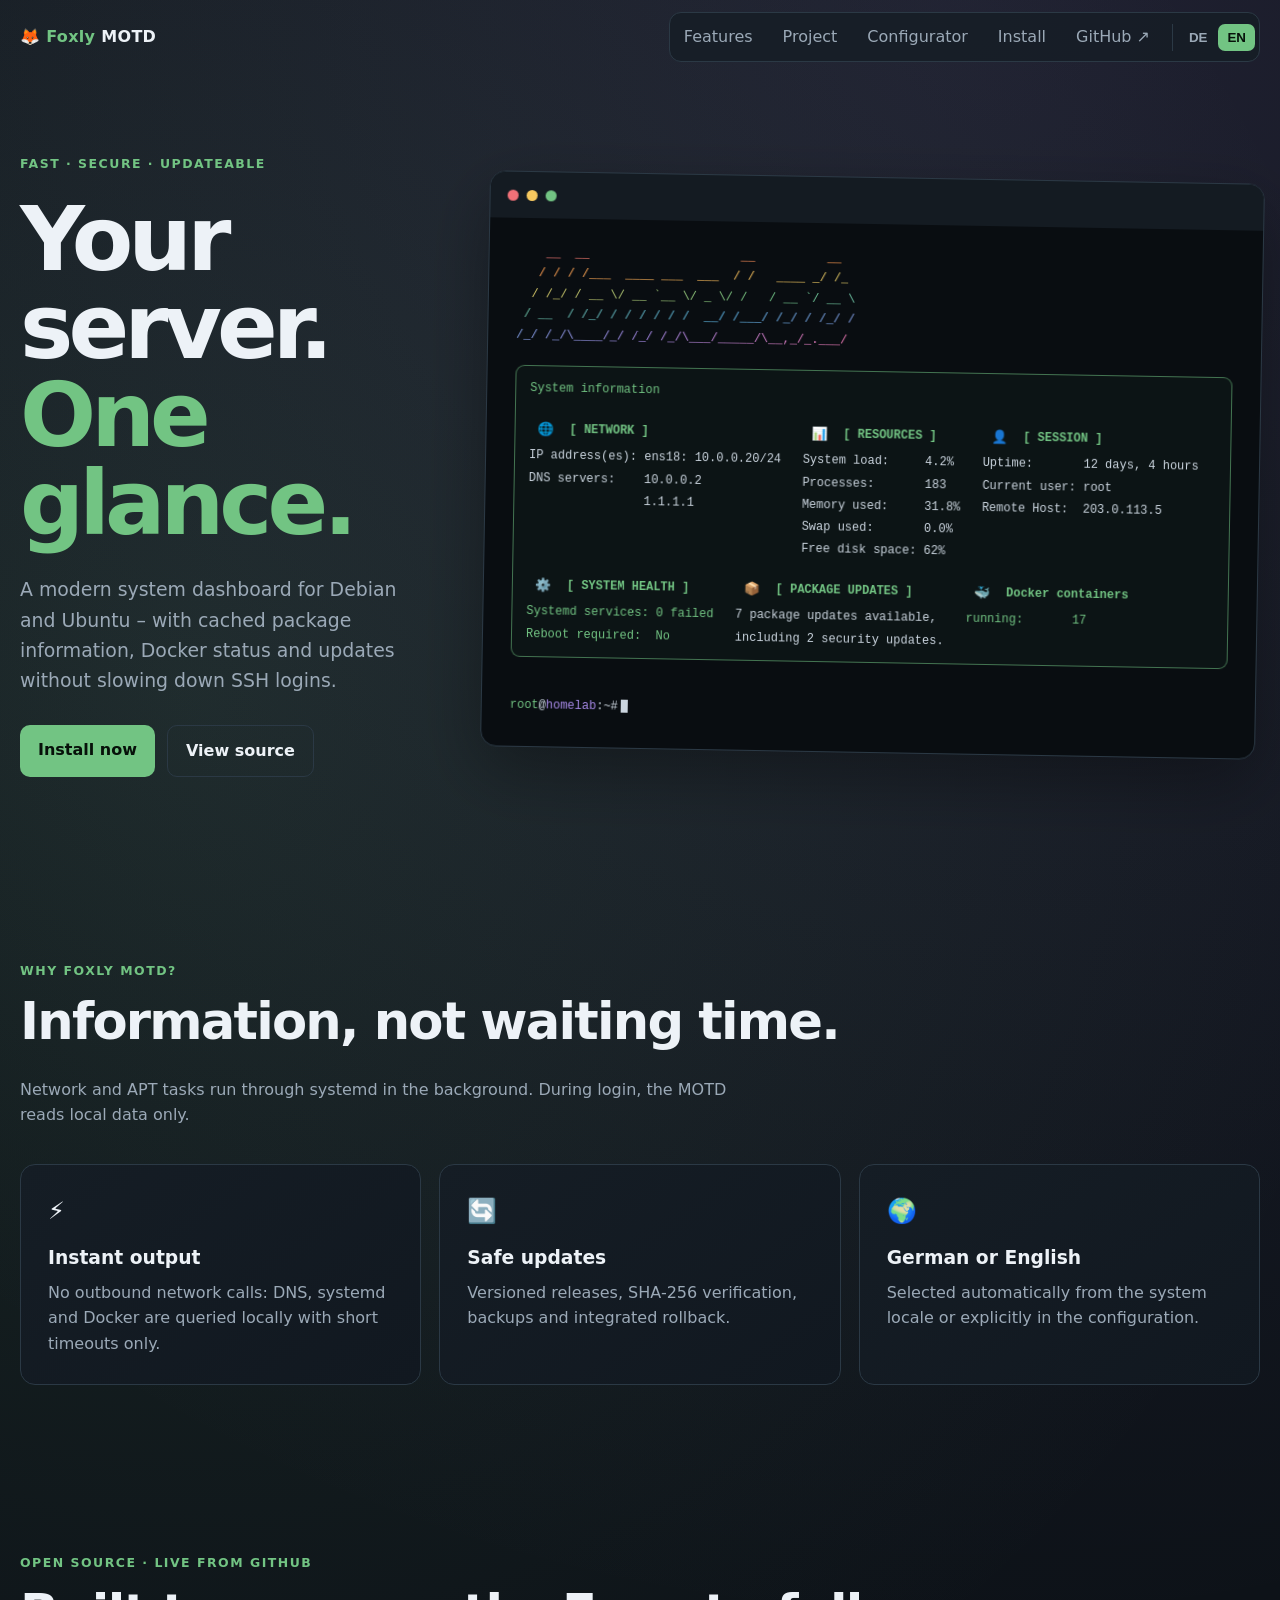
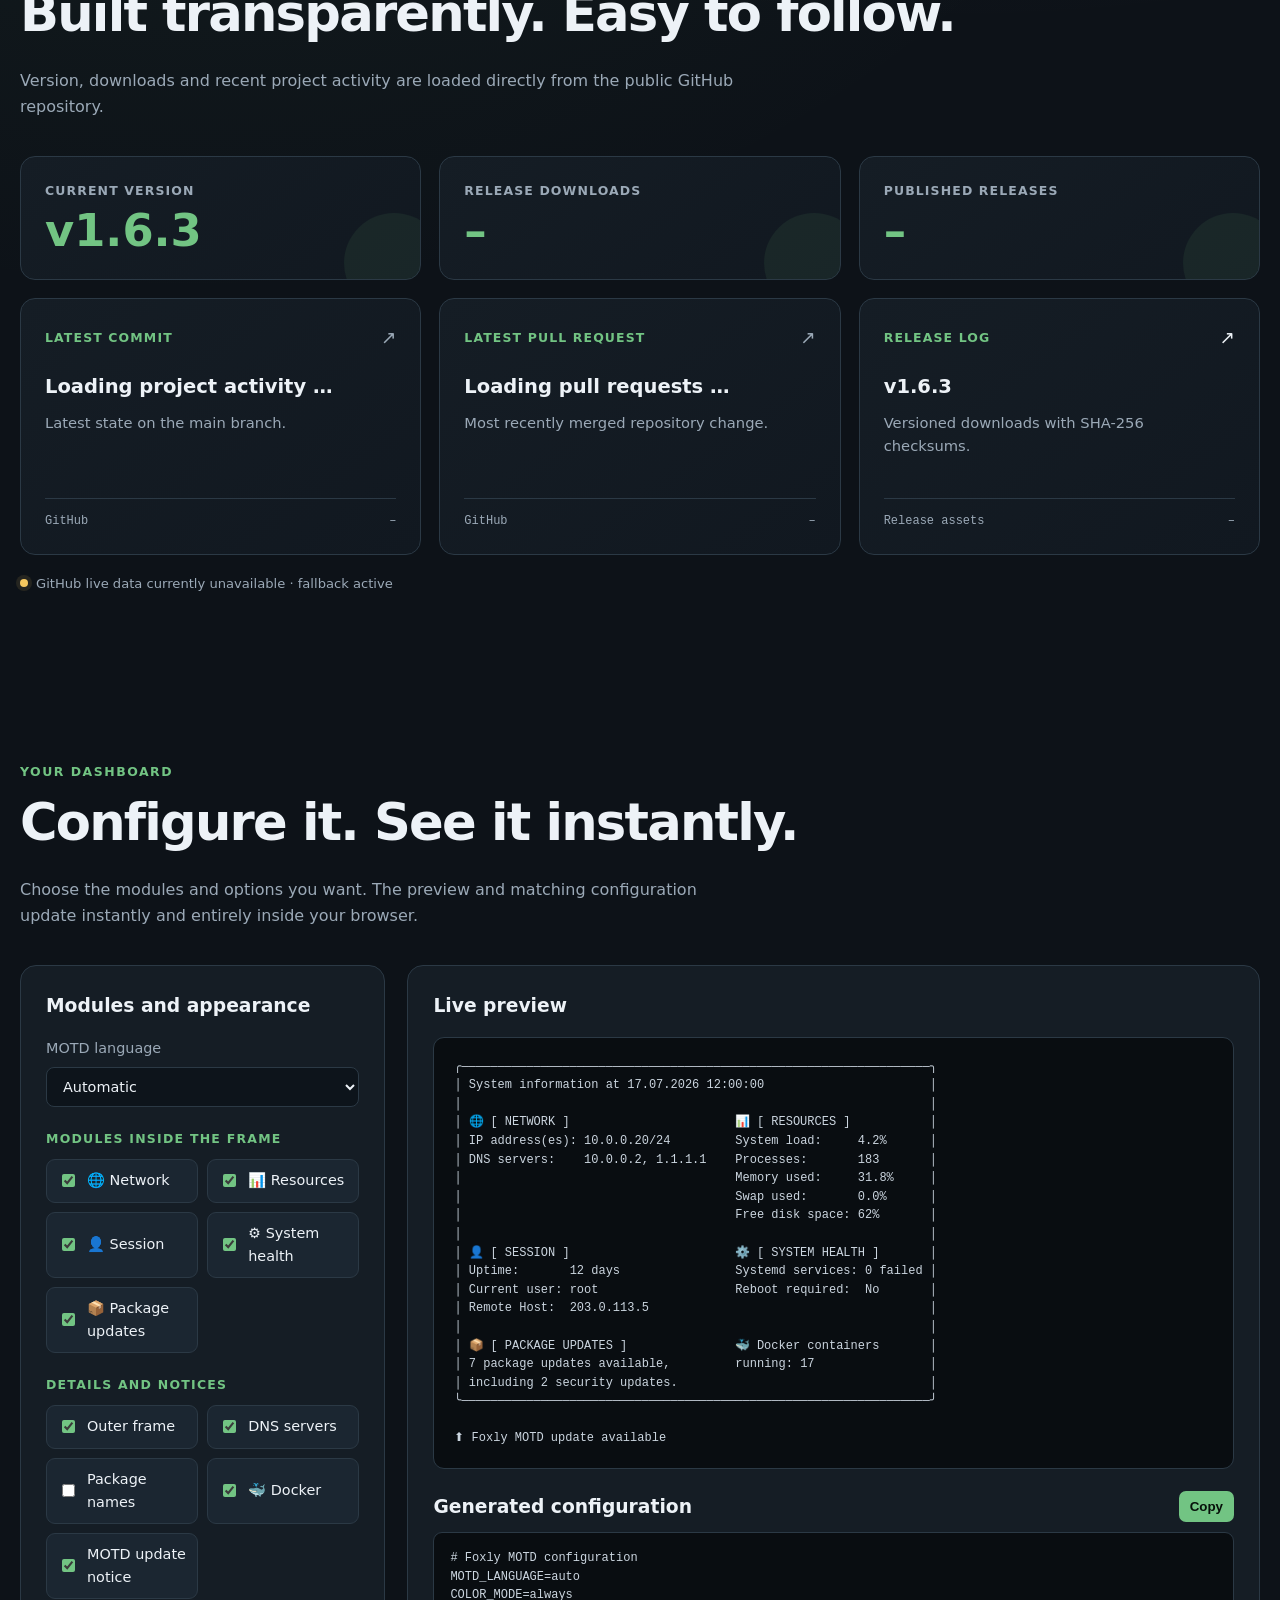
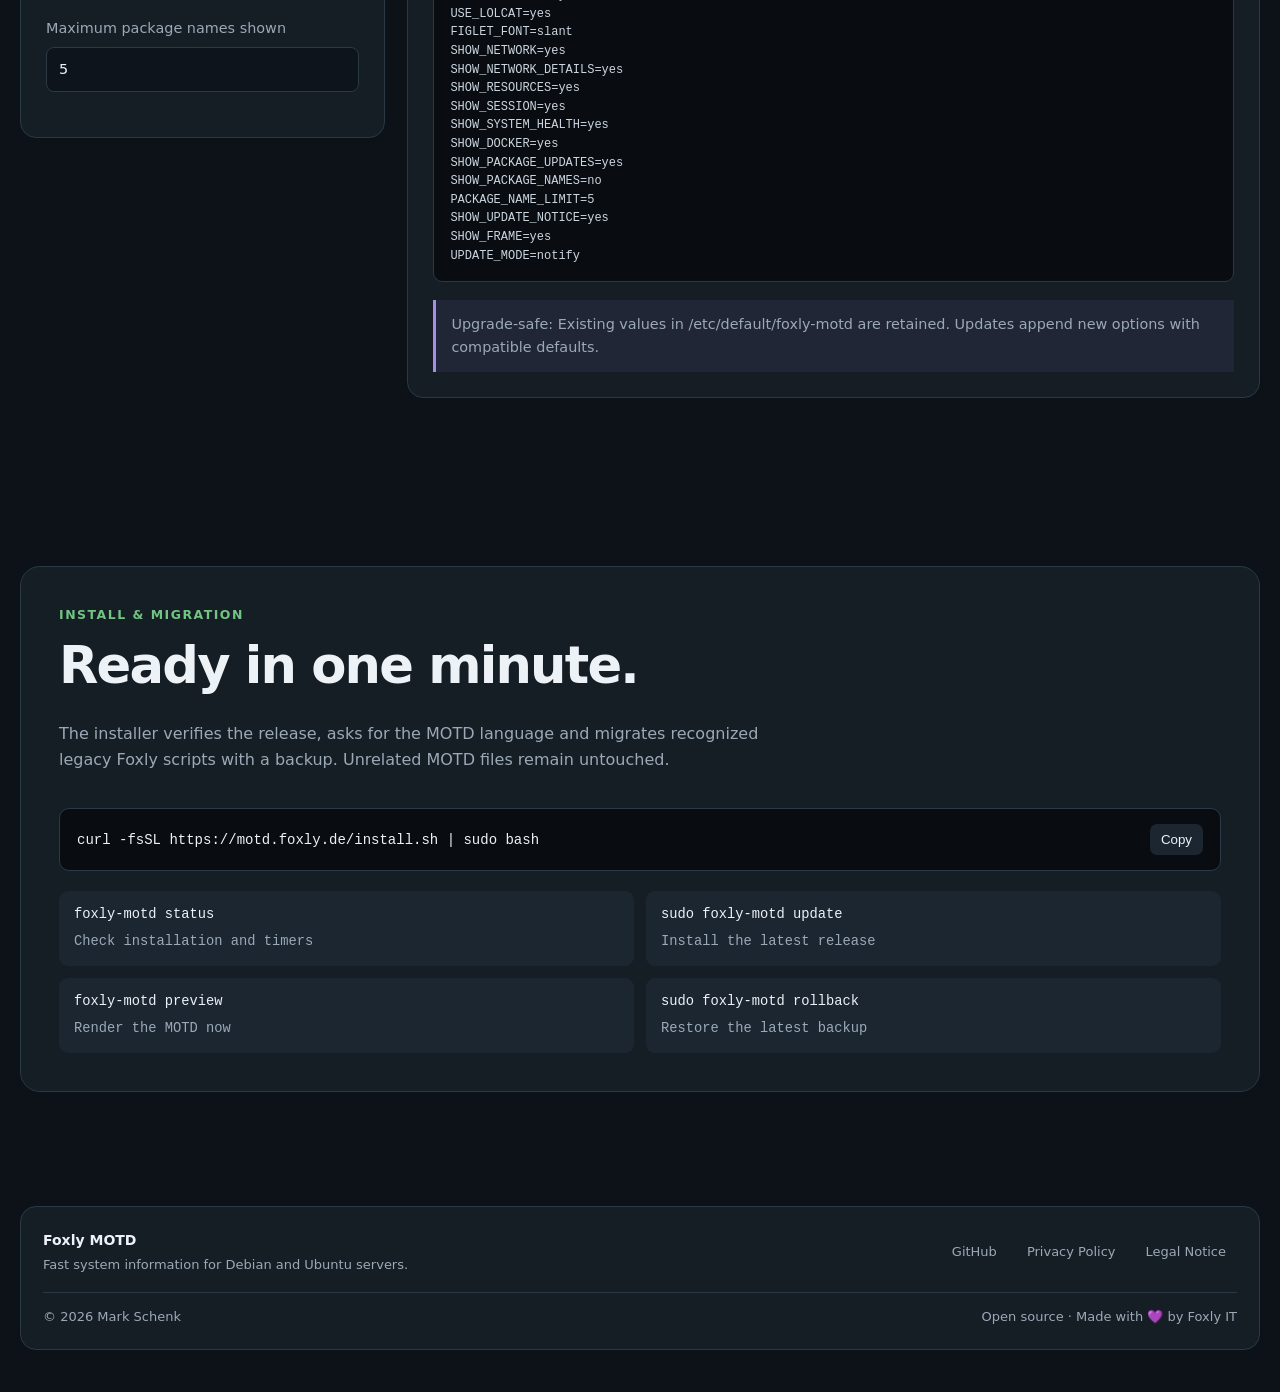
==== commit 99fa5c61: "Integrate language switch into navigation" ====
--- a/docs/index.html
+++ b/docs/index.html
@@ -55,6 +55,11 @@
             .generated-config{max-width:100%;padding:13px;font-size:11px}
             .footer{padding:18px}
         }
+        .links{padding:4px;border:1px solid var(--border);border-radius:12px;background:rgba(21,29,37,.78)}
+        .links a{margin:0;padding:7px 10px;border-radius:8px}
+        .links a:hover{background:var(--soft)}
+        .links .language-switch{gap:2px;margin-left:2px;padding:0 0 0 7px;border:0;border-left:1px solid var(--border);border-radius:0;background:transparent}
+        .links .lang-button{padding:6px 9px}
     </style>
 </head>
 <body>
@@ -68,11 +73,11 @@
                 <a href="#configurator" data-de="Konfigurator" data-en="Configurator">Konfigurator</a>
                 <a href="#install" data-de="Installation" data-en="Install">Installation</a>
                 <a href="https://github.com/foxly-it/foxly-motd" target="_blank" rel="noopener noreferrer">GitHub ↗</a>
+                <div class="language-switch" aria-label="Language">
+                    <button class="lang-button" id="btn-de" type="button" onclick="setLanguage('de')">DE</button>
+                    <button class="lang-button" id="btn-en" type="button" onclick="setLanguage('en')">EN</button>
+                </div>
             </nav>
-            <div class="language-switch" aria-label="Language">
-                <button class="lang-button" id="btn-de" type="button" onclick="setLanguage('de')">DE</button>
-                <button class="lang-button" id="btn-en" type="button" onclick="setLanguage('en')">EN</button>
-            </div>
         </div>
     </header>
     <main>
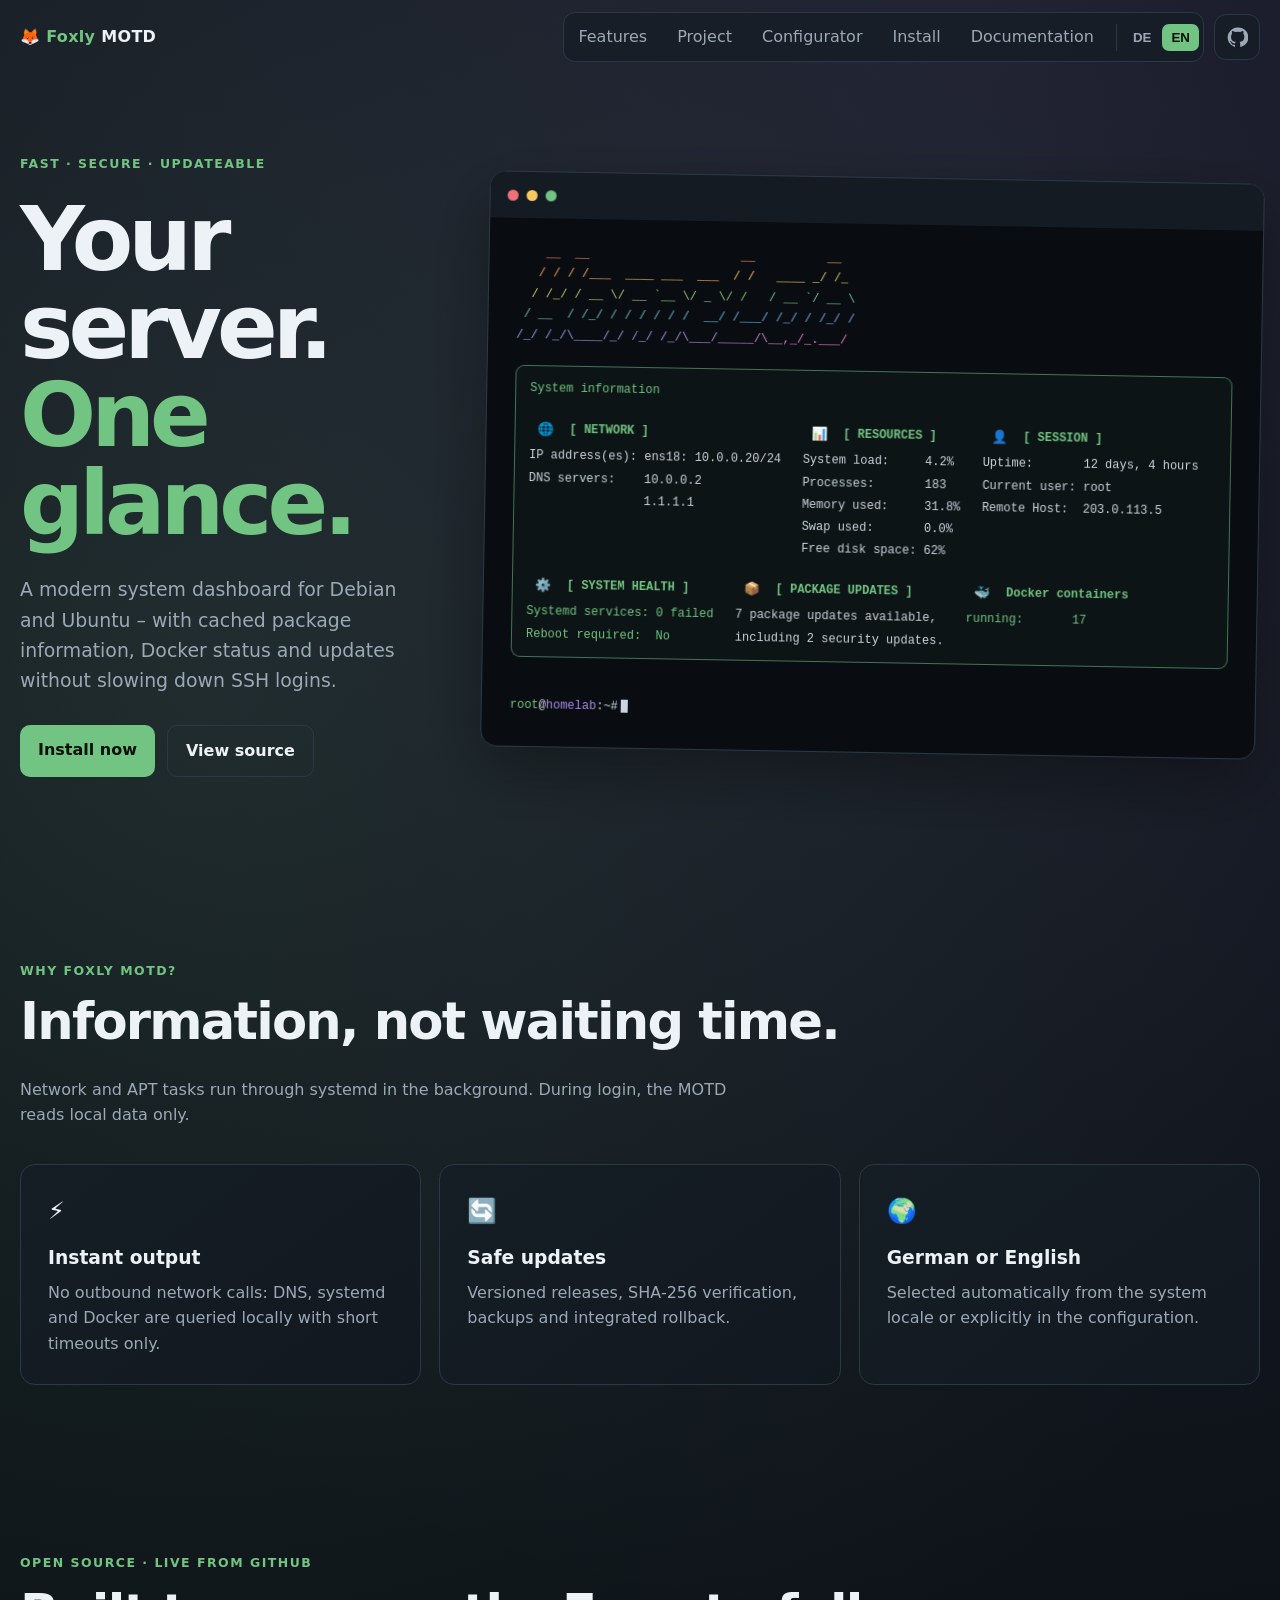
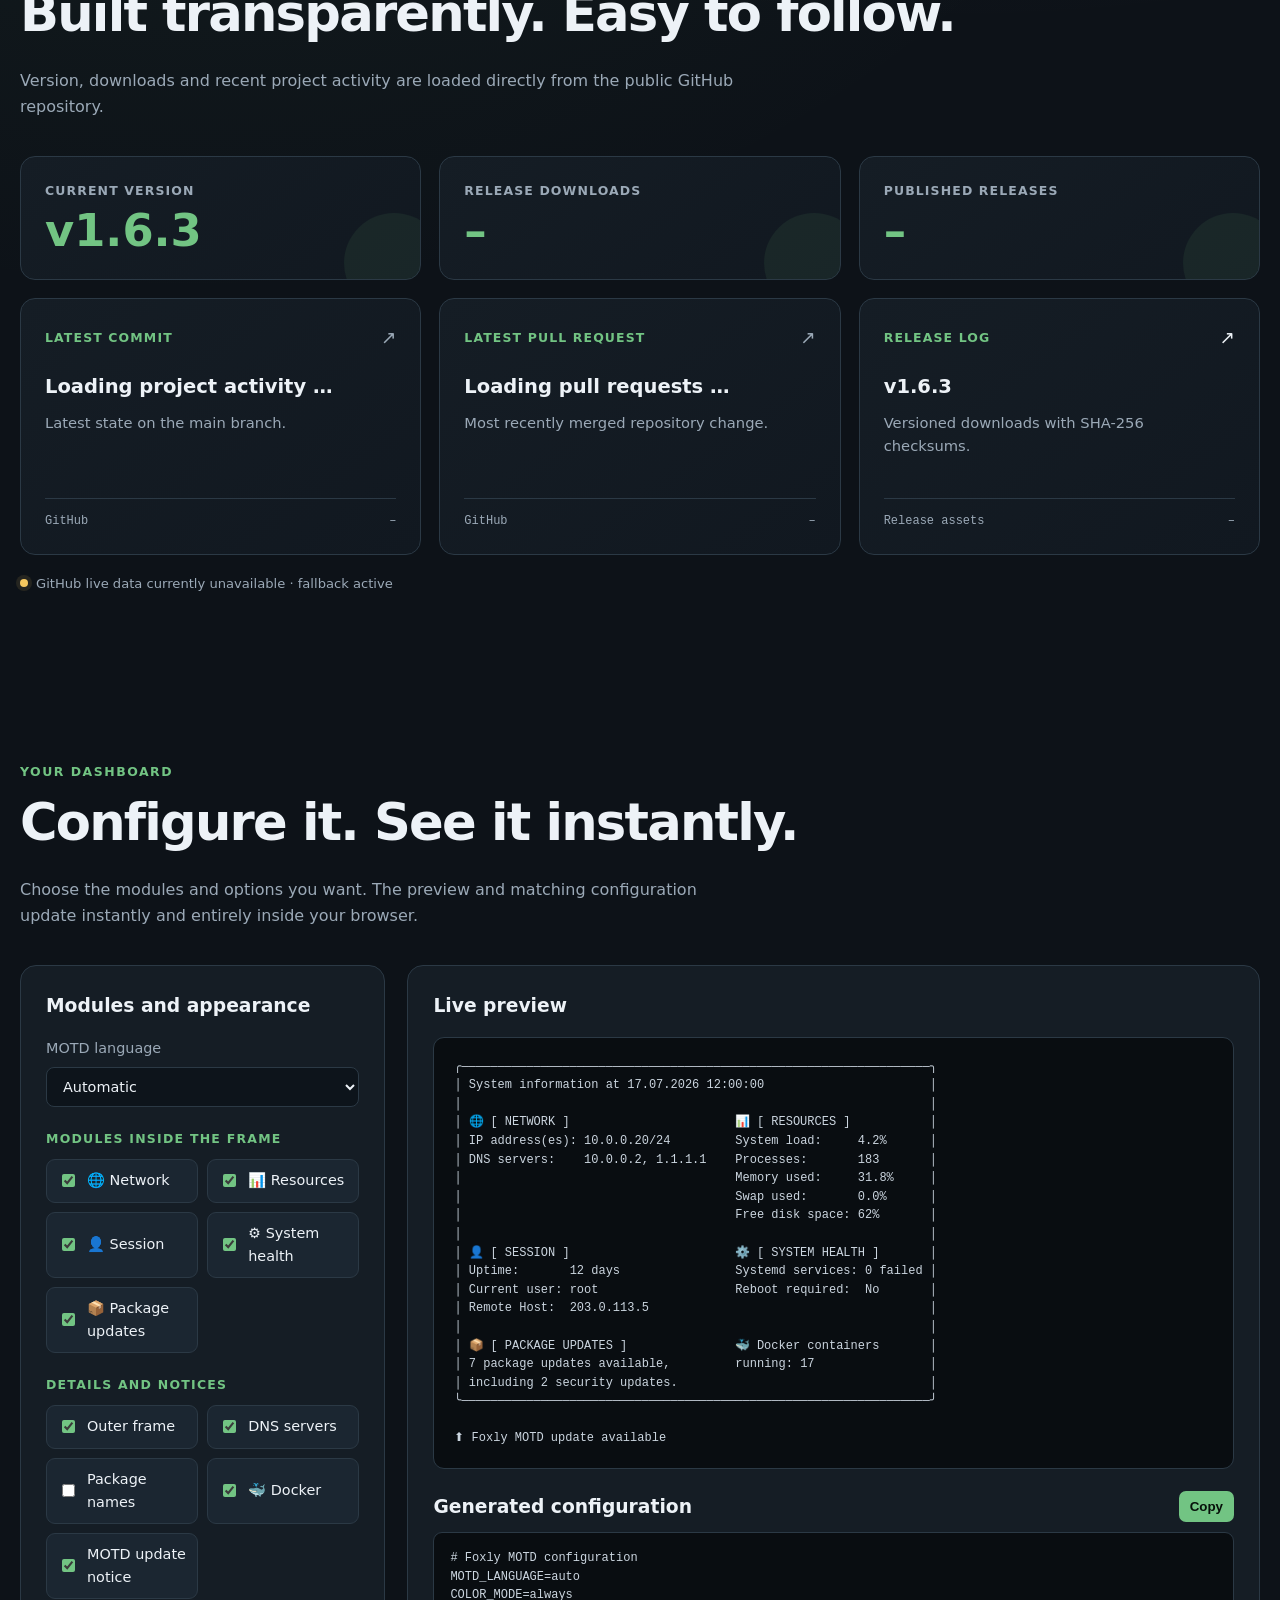
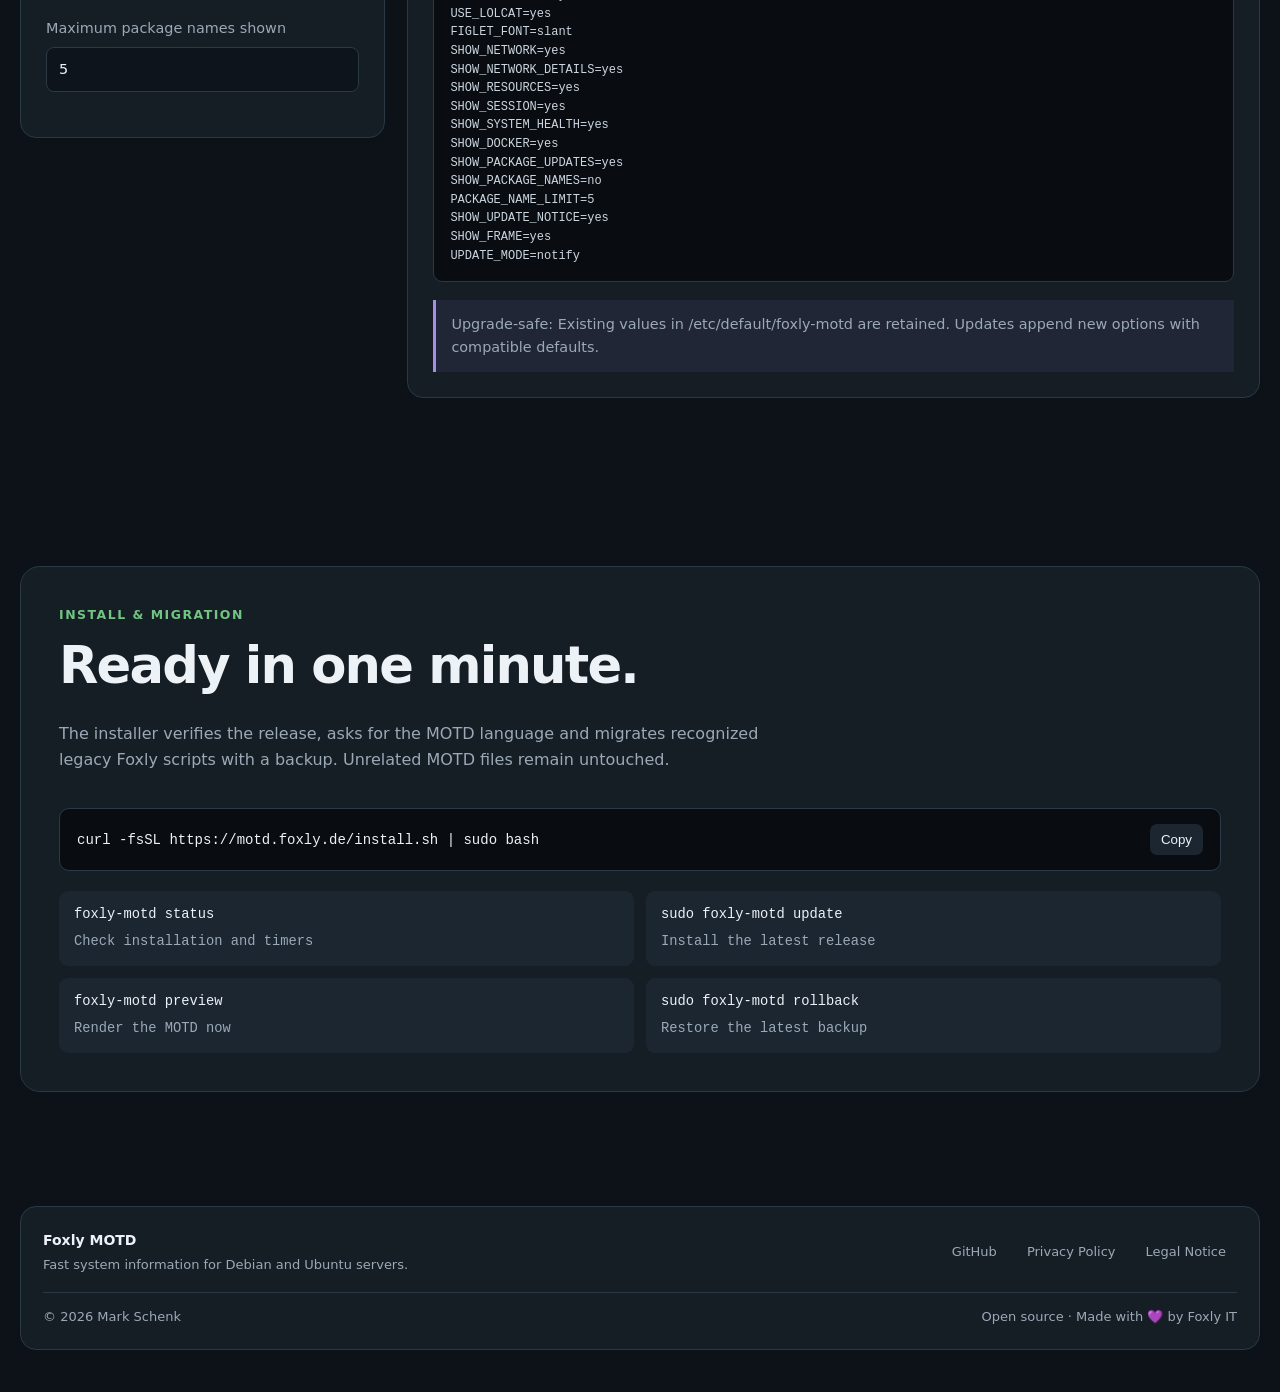
==== commit d3c1304a: "Unify site header navigation" ====
--- a/docs/index.html
+++ b/docs/index.html
@@ -60,24 +60,29 @@
         .links a:hover{background:var(--soft)}
         .links .language-switch{gap:2px;margin-left:2px;padding:0 0 0 7px;border:0;border-left:1px solid var(--border);border-radius:0;background:transparent}
         .links .lang-button{padding:6px 9px}
+        .brand{color:var(--text);text-decoration:none}
+        .github-button{display:grid;width:46px;height:46px;flex:0 0 46px;place-items:center;border:1px solid var(--border);border-radius:12px;background:rgba(21,29,37,.78);color:var(--muted);text-decoration:none;transition:border-color .18s ease,background .18s ease,color .18s ease,transform .18s ease}
+        .github-button:hover,.github-button:focus-visible{border-color:rgba(114,196,131,.5);background:var(--soft);color:var(--green);outline:none;transform:translateY(-1px)}
+        .github-button svg{width:21px;height:21px;fill:currentColor}
     </style>
 </head>
 <body>
 <div class="wrap">
     <header class="topbar">
-        <div class="brand">🦊 <span>Foxly</span> MOTD</div>
+        <a class="brand" href="#top">🦊 <span>Foxly</span> MOTD</a>
         <div class="nav-group">
             <nav class="links" aria-label="Main navigation">
                 <a href="#features" data-de="Features" data-en="Features">Features</a>
                 <a href="#project" data-de="Projekt" data-en="Project">Projekt</a>
                 <a href="#configurator" data-de="Konfigurator" data-en="Configurator">Konfigurator</a>
                 <a href="#install" data-de="Installation" data-en="Install">Installation</a>
-                <a href="https://github.com/foxly-it/foxly-motd" target="_blank" rel="noopener noreferrer">GitHub ↗</a>
+                <a href="https://github.com/foxly-it/foxly-motd#readme" target="_blank" rel="noopener noreferrer" data-de="Docs" data-en="Documentation">Docs</a>
                 <div class="language-switch" aria-label="Language">
                     <button class="lang-button" id="btn-de" type="button" onclick="setLanguage('de')">DE</button>
                     <button class="lang-button" id="btn-en" type="button" onclick="setLanguage('en')">EN</button>
                 </div>
             </nav>
+            <a class="github-button" href="https://github.com/foxly-it/foxly-motd" target="_blank" rel="noopener noreferrer" aria-label="Foxly MOTD on GitHub"><svg viewBox="0 0 24 24" aria-hidden="true"><path d="M12 .7a11.3 11.3 0 0 0-3.6 22c.6.1.8-.2.8-.5v-2c-3.3.7-4-1.4-4-1.4-.5-1.4-1.3-1.8-1.3-1.8-1.1-.7.1-.7.1-.7 1.2.1 1.8 1.2 1.8 1.2 1.1 1.8 2.8 1.3 3.5 1 .1-.8.4-1.3.8-1.6-2.7-.3-5.5-1.3-5.5-5.9 0-1.3.5-2.4 1.2-3.2-.1-.3-.5-1.5.1-3.2 0 0 1-.3 3.3 1.2a11.4 11.4 0 0 1 6 0c2.3-1.5 3.3-1.2 3.3-1.2.6 1.7.2 2.9.1 3.2.8.8 1.2 1.9 1.2 3.2 0 4.6-2.8 5.6-5.5 5.9.4.4.8 1.1.8 2.2v3.3c0 .3.2.6.8.5A11.3 11.3 0 0 0 12 .7Z"/></svg></a>
         </div>
     </header>
     <main>
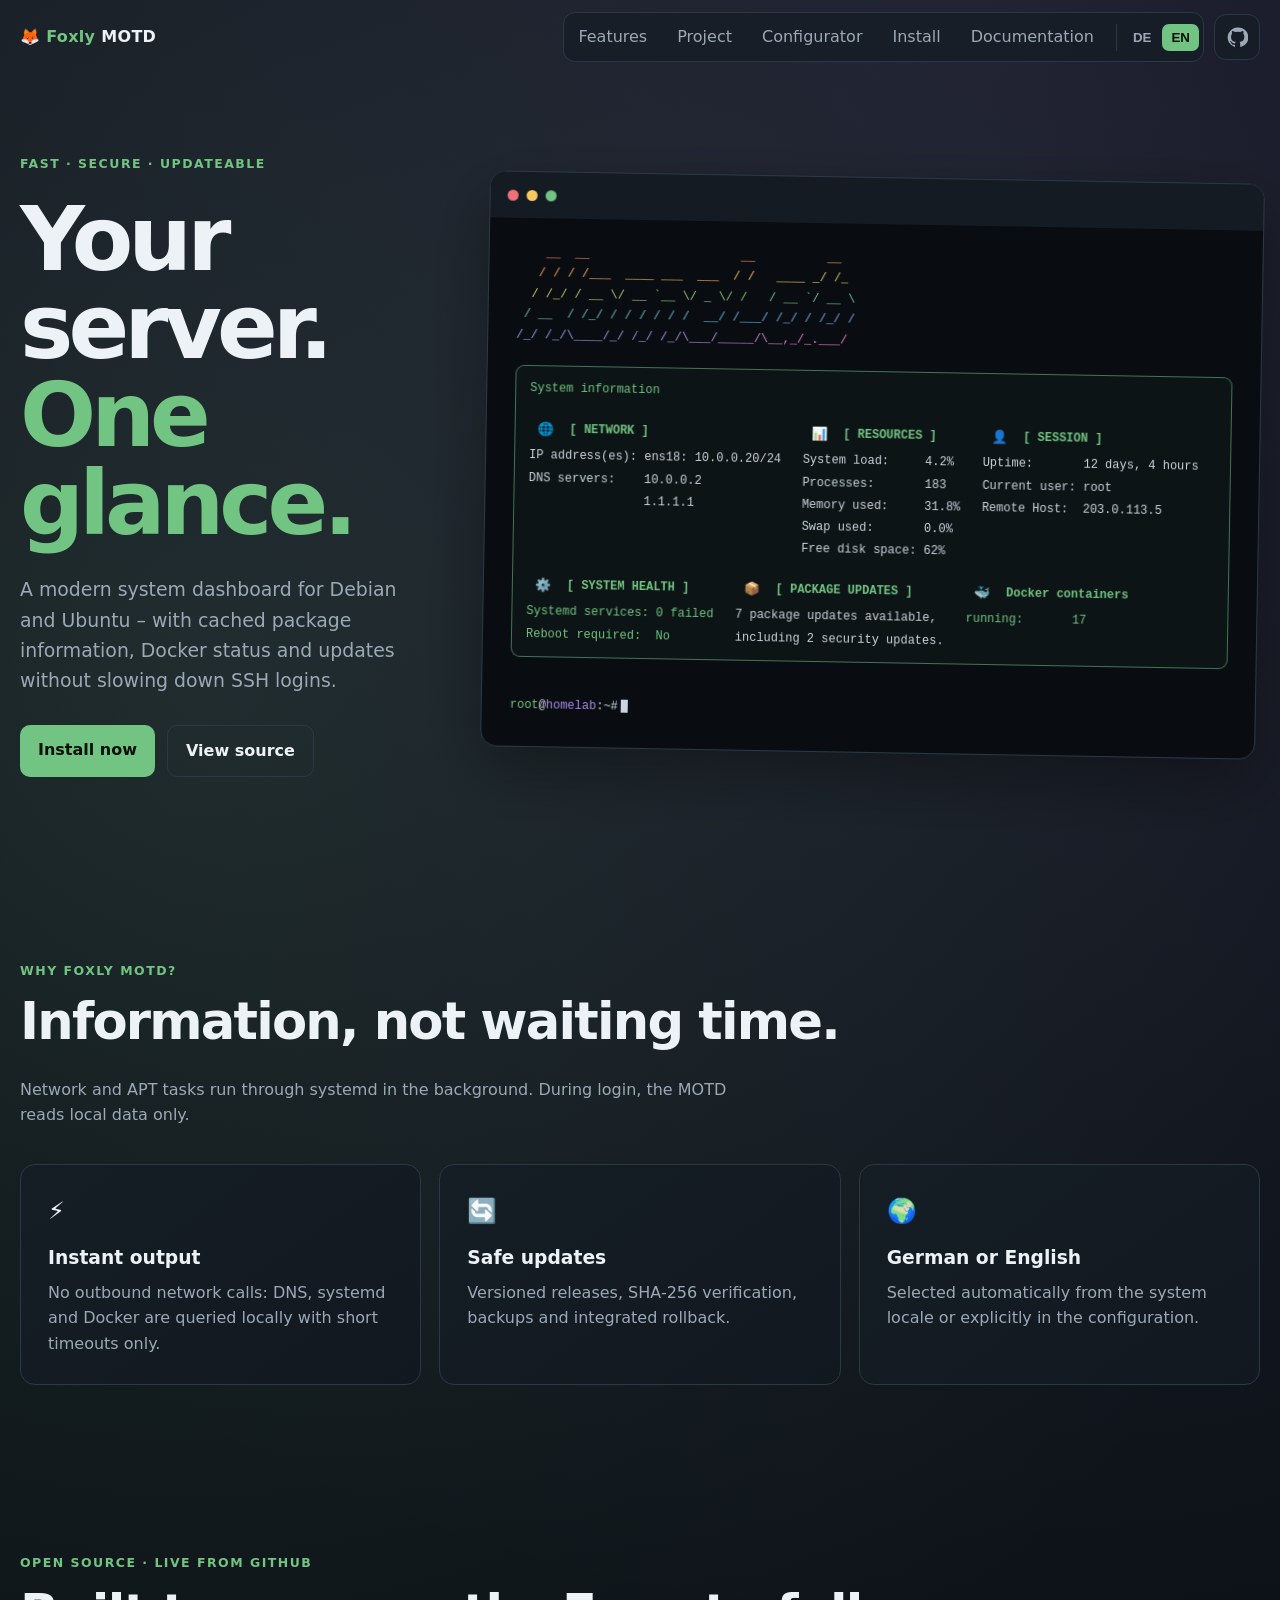
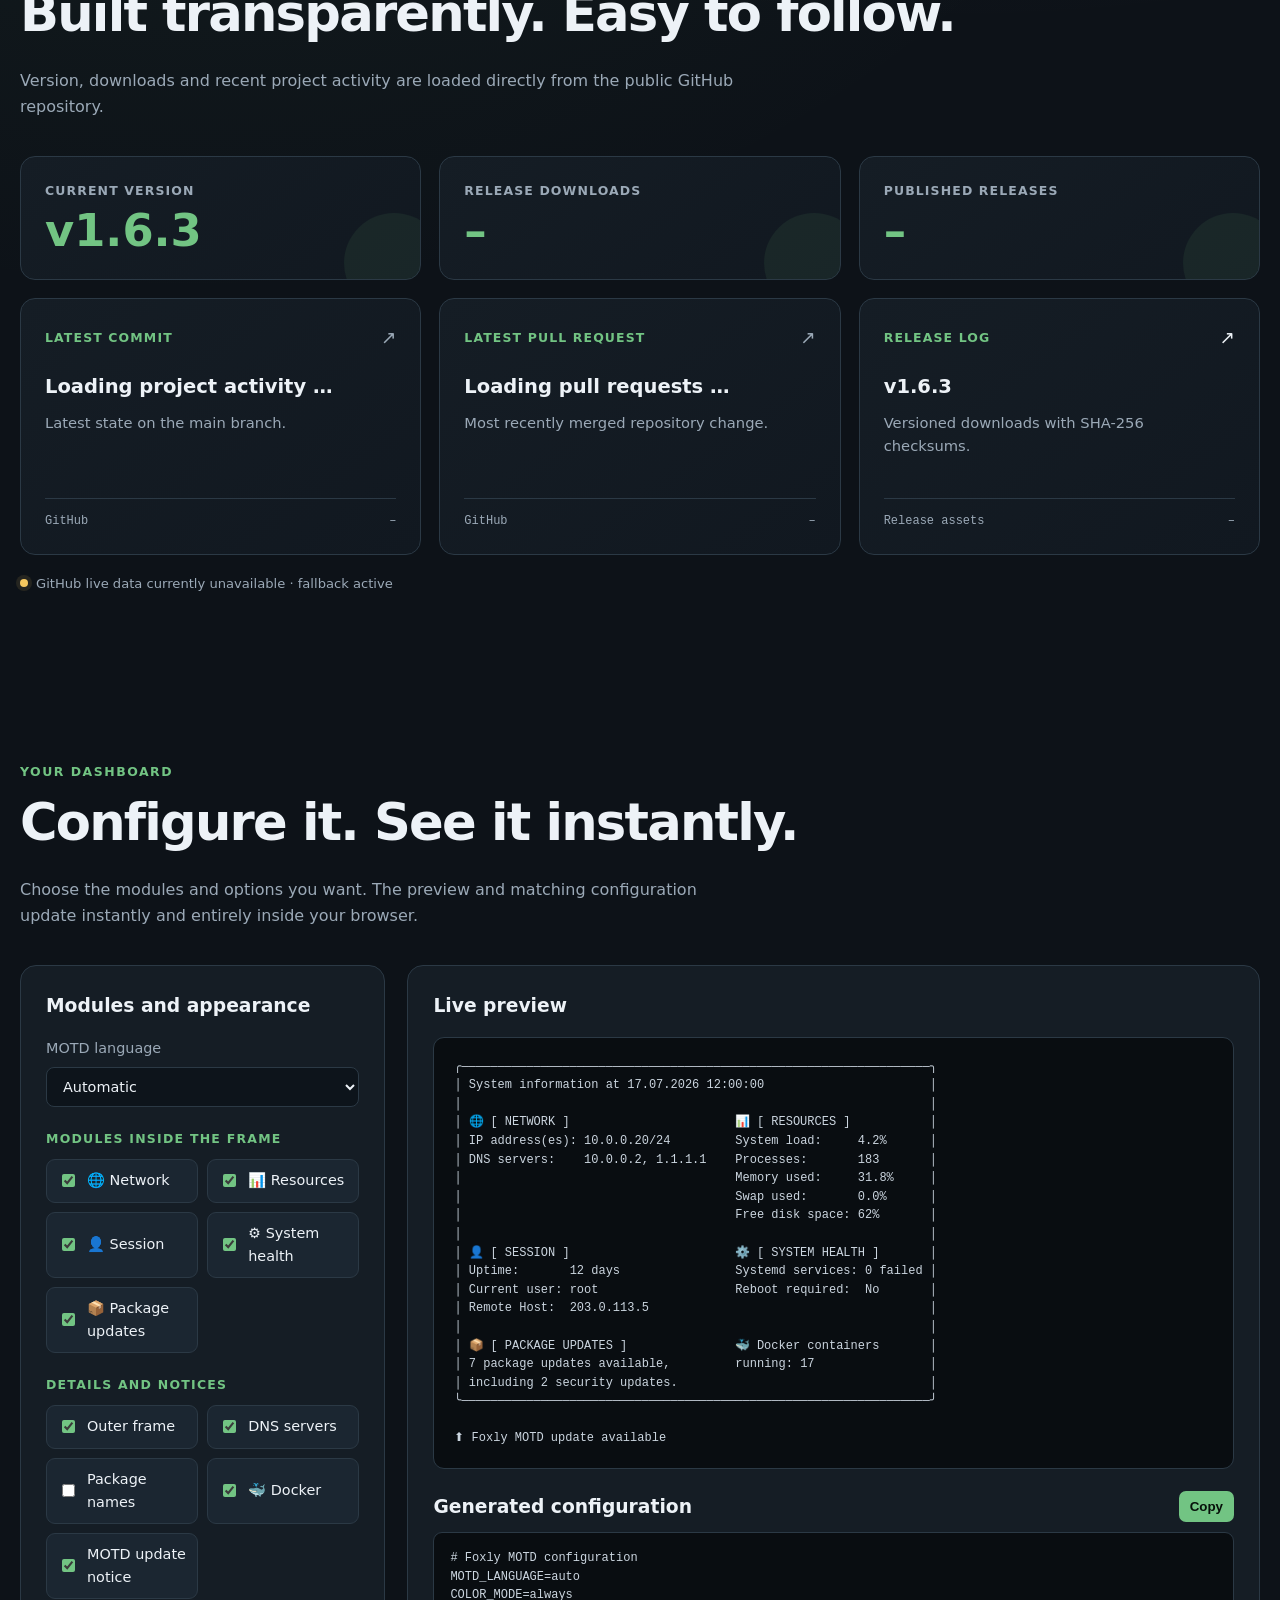
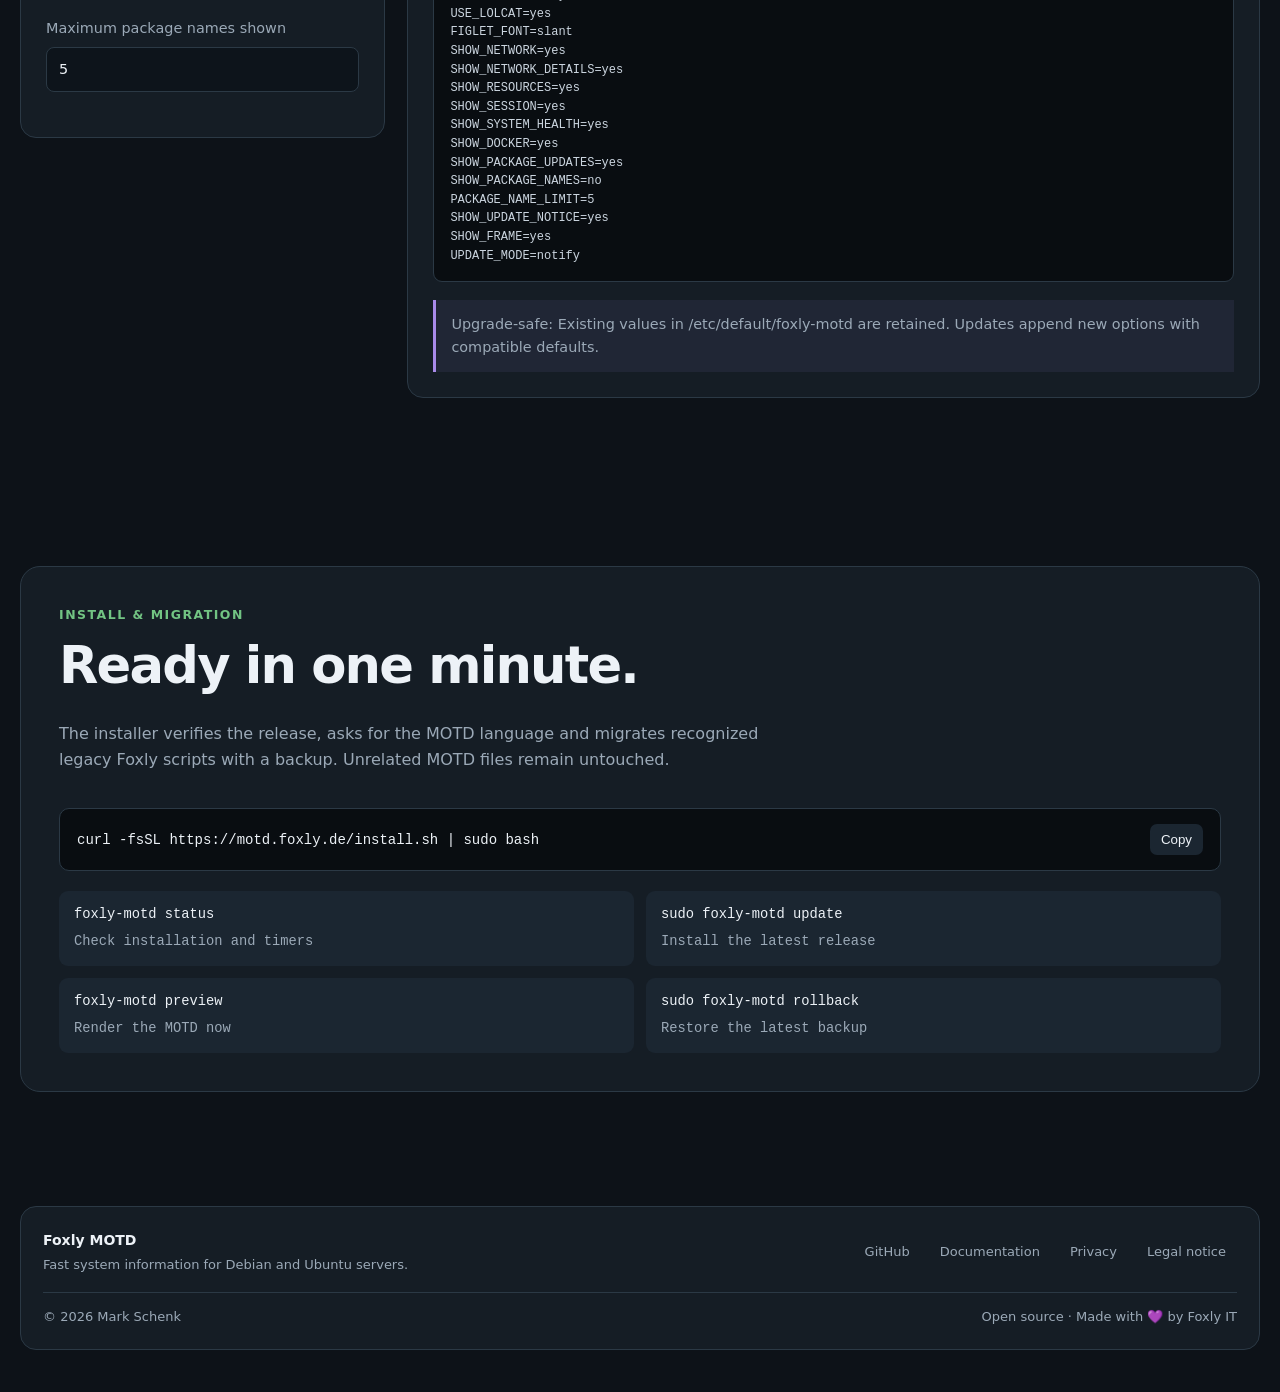
==== commit 711595bc: "Add product documentation and legal pages" ====
--- a/docs/index.html
+++ b/docs/index.html
@@ -9,6 +9,7 @@
     <meta property="og:description" content="Dein Server. Ein Blick. Alles da.">
     <meta property="og:type" content="website">
     <meta property="og:url" content="https://motd.foxly.de/">
+    <link rel="canonical" href="https://motd.foxly.de/">
     <title>Foxly MOTD – Systeminformationen ohne Login-Wartezeit</title>
     <style>
         :root{--bg:#0d1218;--panel:#151d25;--soft:#1b2631;--border:#2b3945;--text:#edf2f7;--muted:#9ba9b7;--green:#72c483;--purple:#a98bea;--yellow:#f6c85f;--shadow:0 24px 70px rgba(0,0,0,.35)}
@@ -76,7 +77,7 @@
                 <a href="#project" data-de="Projekt" data-en="Project">Projekt</a>
                 <a href="#configurator" data-de="Konfigurator" data-en="Configurator">Konfigurator</a>
                 <a href="#install" data-de="Installation" data-en="Install">Installation</a>
-                <a href="https://github.com/foxly-it/foxly-motd#readme" target="_blank" rel="noopener noreferrer" data-de="Docs" data-en="Documentation">Docs</a>
+                <a href="docs.html" data-de="Docs" data-en="Documentation">Docs</a>
                 <div class="language-switch" aria-label="Language">
                     <button class="lang-button" id="btn-de" type="button" onclick="setLanguage('de')">DE</button>
                     <button class="lang-button" id="btn-en" type="button" onclick="setLanguage('en')">EN</button>
@@ -202,8 +203,9 @@
             <div class="footer-brand"><strong>Foxly MOTD</strong><span data-de="Schnelle Systeminformationen für Debian- und Ubuntu-Server." data-en="Fast system information for Debian and Ubuntu servers.">Schnelle Systeminformationen für Debian- und Ubuntu-Server.</span></div>
             <nav class="footer-links" aria-label="Legal and project links">
                 <a href="https://github.com/foxly-it/foxly-motd" target="_blank" rel="noopener noreferrer">GitHub</a>
-                <a href="https://foxly.de/datenschutzerklaerung/" target="_blank" rel="noopener noreferrer" data-de="Datenschutz" data-en="Privacy Policy">Datenschutz</a>
-                <a href="https://foxly.de/legal-notice/" target="_blank" rel="noopener noreferrer" data-de="Impressum" data-en="Legal Notice">Impressum</a>
+                <a href="docs.html" data-de="Docs" data-en="Documentation">Docs</a>
+                <a href="privacy.html" data-de="Datenschutz" data-en="Privacy">Datenschutz</a>
+                <a href="imprint.html" data-de="Impressum" data-en="Legal notice">Impressum</a>
             </nav>
         </div>
         <div class="footer-bottom"><span>© <span id="copyright-year"></span> Mark Schenk</span><span data-de="Open Source · Made with 💜 by Foxly IT" data-en="Open source · Made with 💜 by Foxly IT">Open Source · Made with 💜 by Foxly IT</span></div>
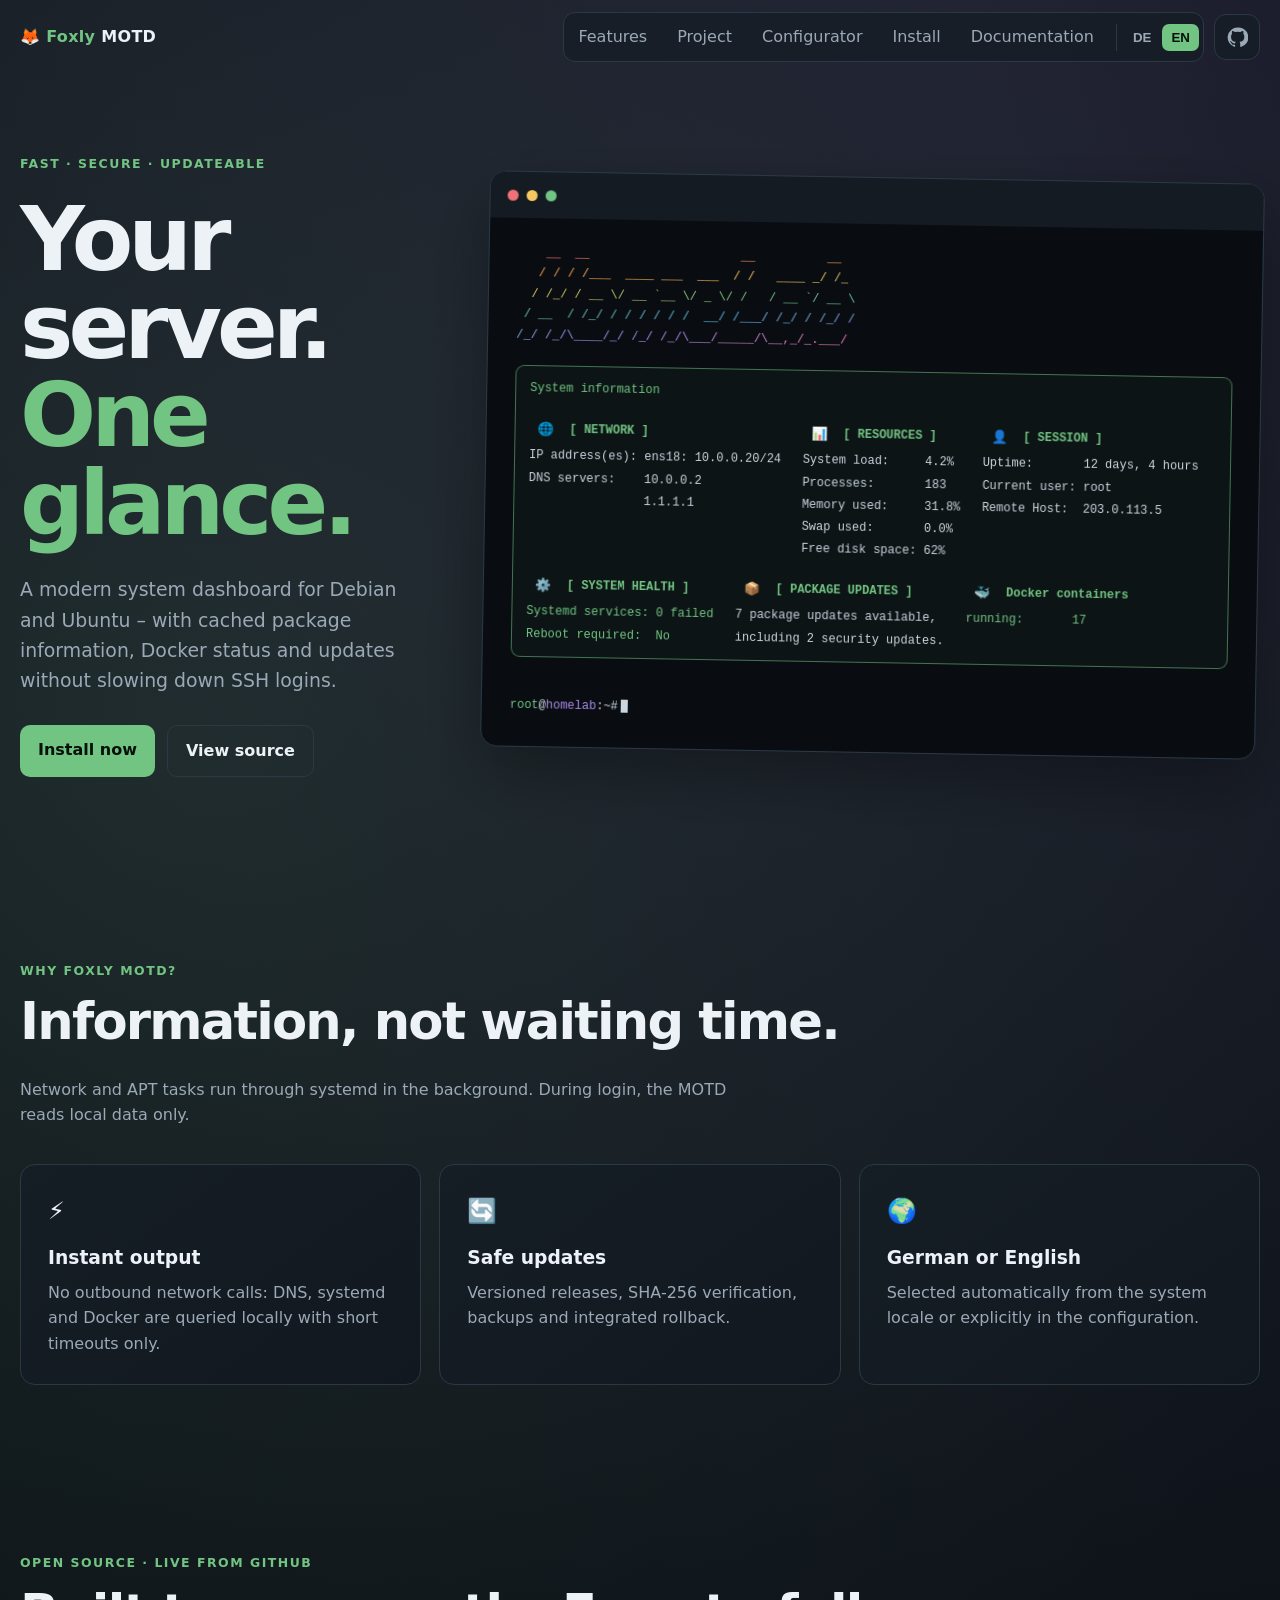
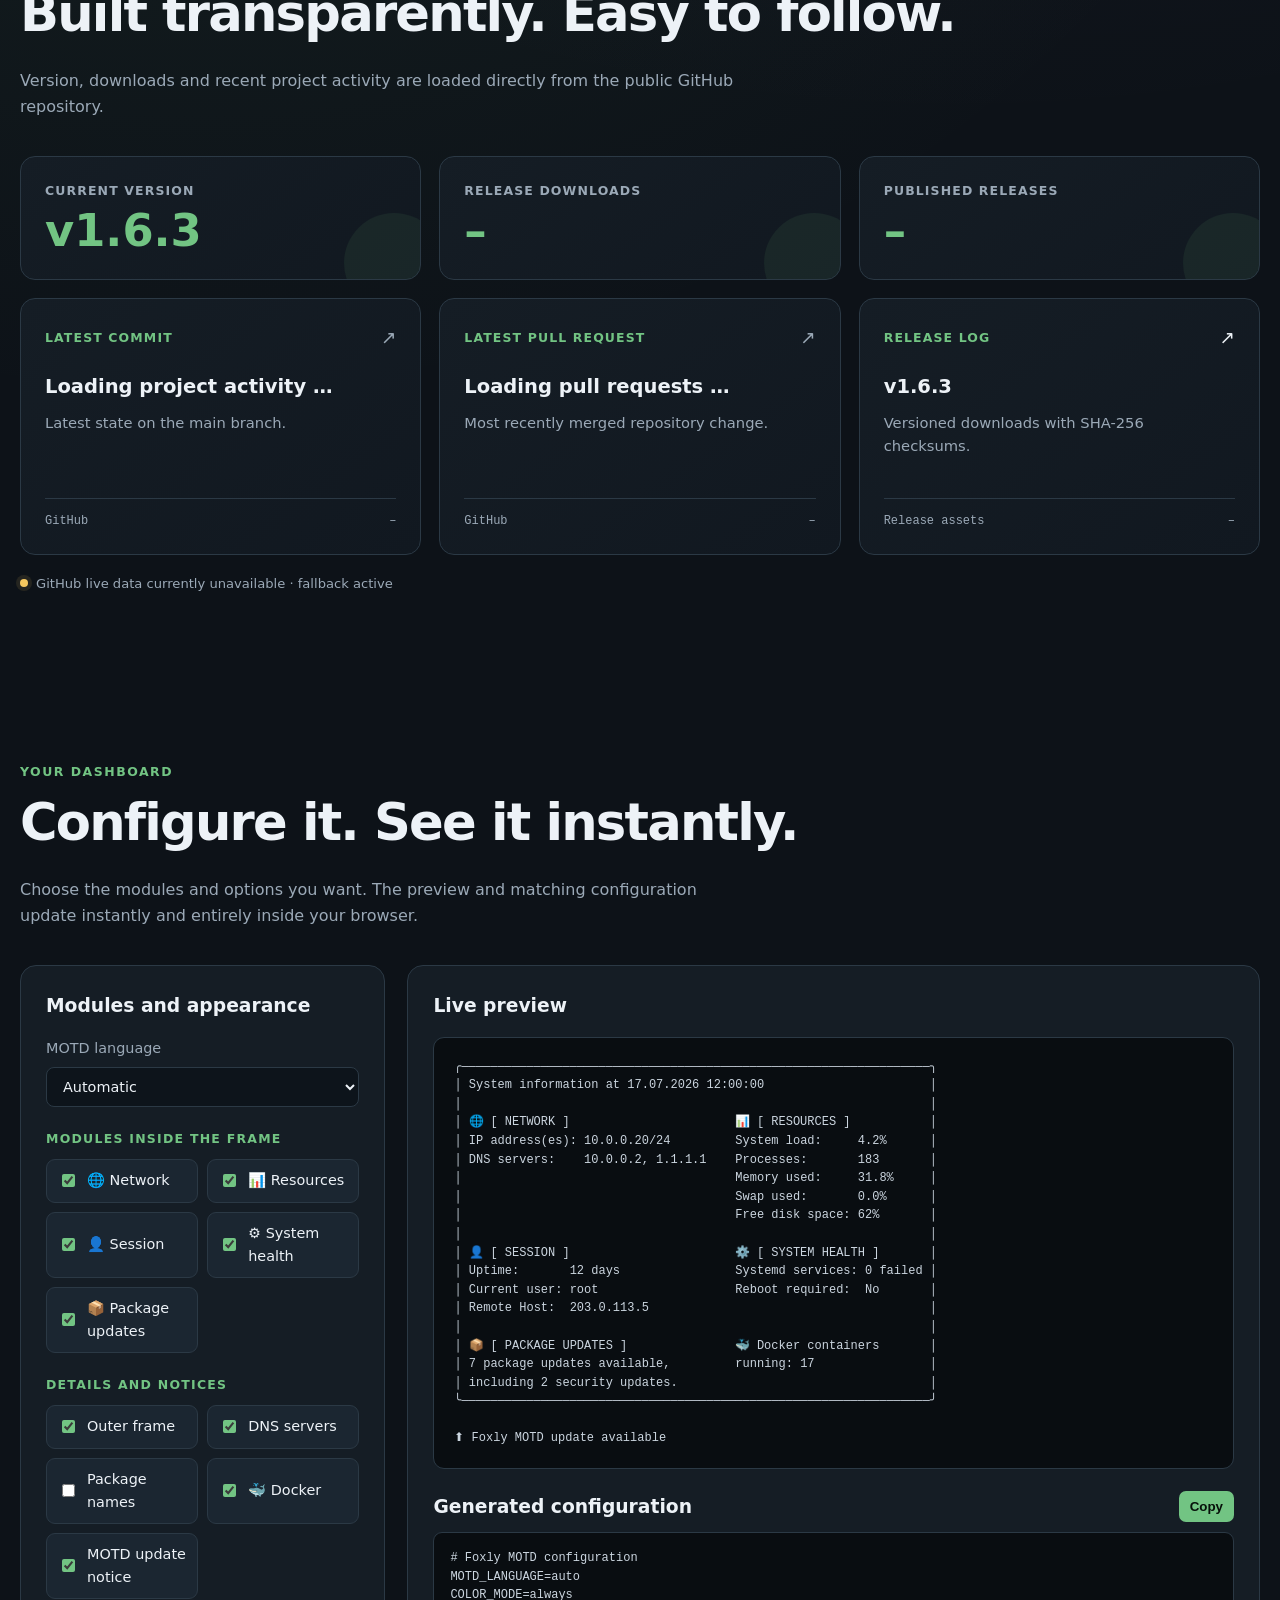
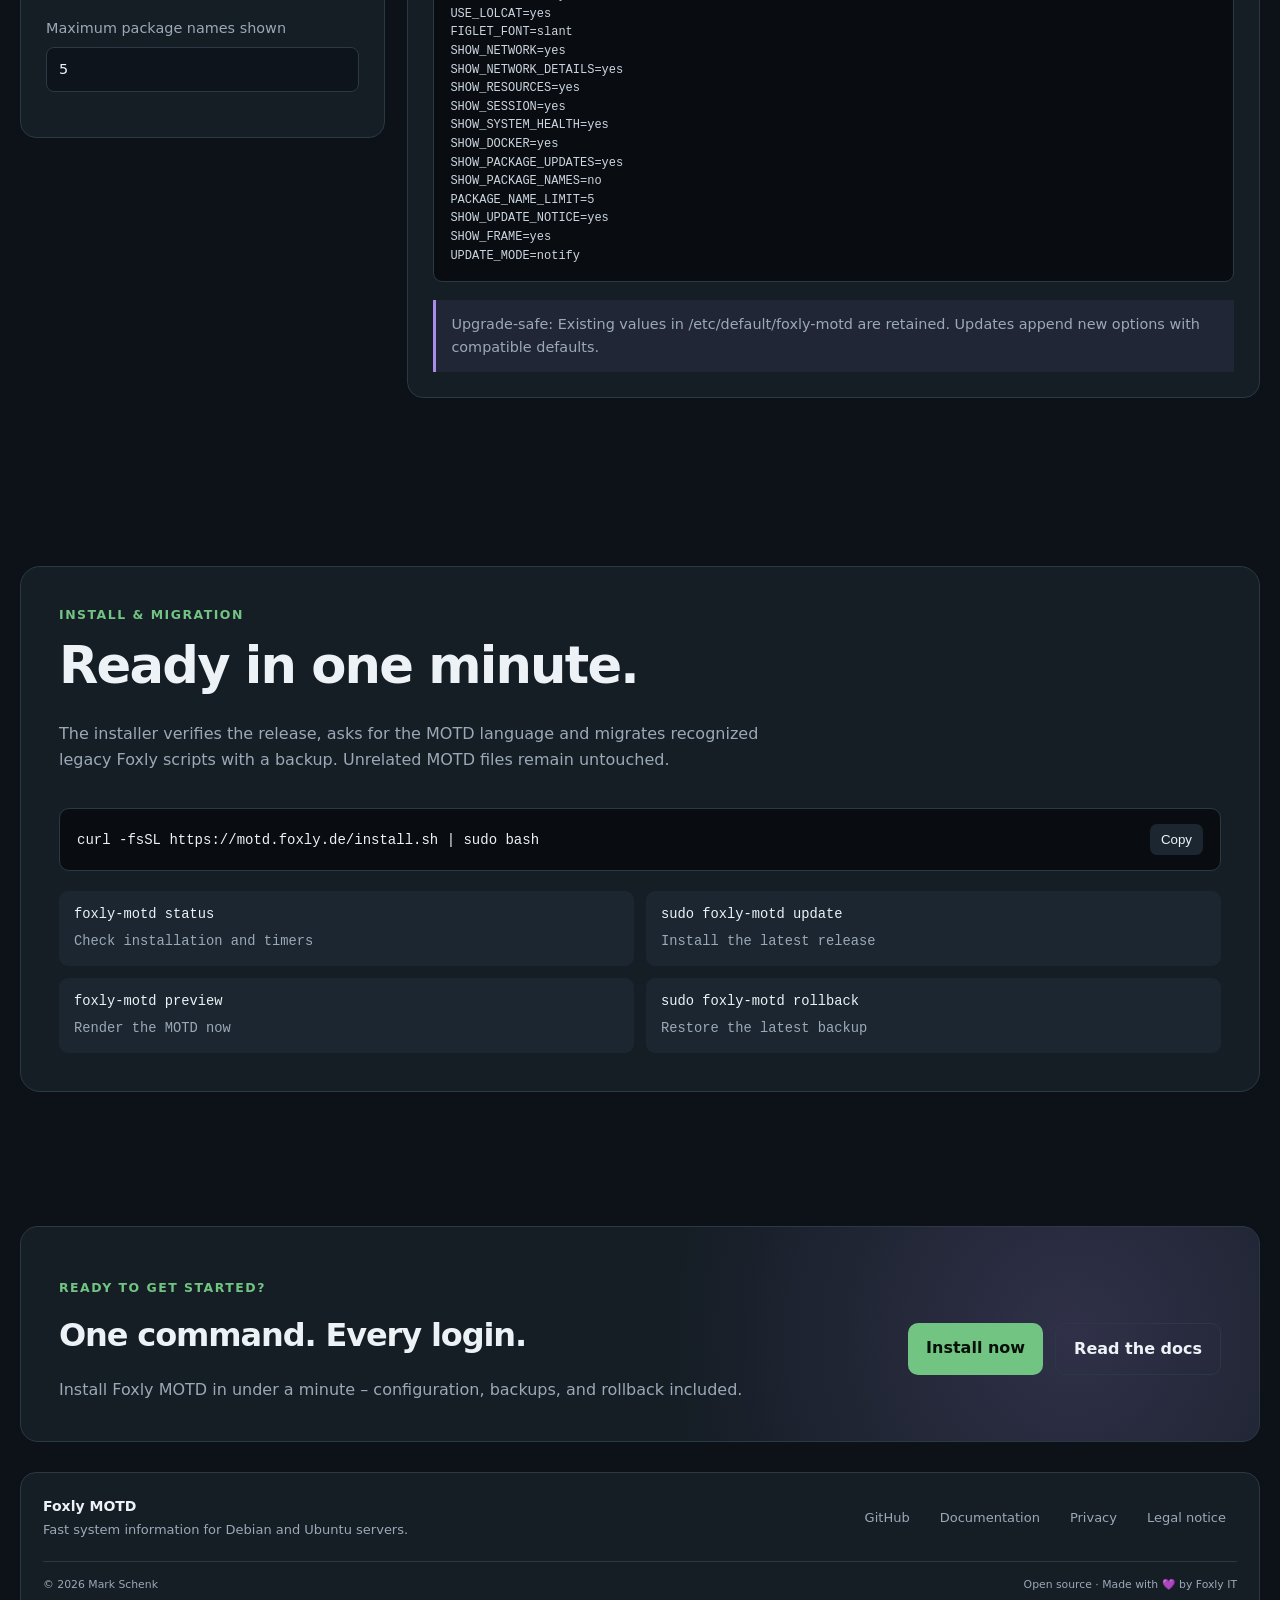
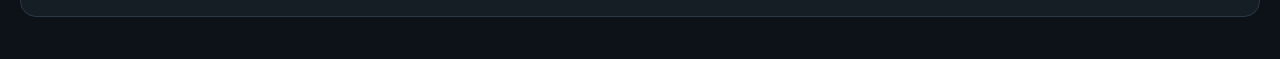
==== commit cf813973: "Bring website up to the shared Foxly design system's current state Adds the skip-link, call-to-actio" ====
--- a/docs/index.html
+++ b/docs/index.html
@@ -13,7 +13,7 @@
     <title>Foxly MOTD – Systeminformationen ohne Login-Wartezeit</title>
     <style>
         :root{--bg:#0d1218;--panel:#151d25;--soft:#1b2631;--border:#2b3945;--text:#edf2f7;--muted:#9ba9b7;--green:#72c483;--purple:#a98bea;--yellow:#f6c85f;--shadow:0 24px 70px rgba(0,0,0,.35)}
-        *{box-sizing:border-box}html{scroll-behavior:smooth}body{margin:0;background:radial-gradient(circle at 75% 0,rgba(169,139,234,.12),transparent 35%),radial-gradient(circle at 15% 15%,rgba(114,196,131,.12),transparent 30%),var(--bg);color:var(--text);font:16px/1.6 Inter,ui-sans-serif,system-ui,-apple-system,BlinkMacSystemFont,"Segoe UI",sans-serif}.wrap{width:min(1100px,calc(100% - 40px));margin:auto}.topbar{min-height:74px;display:flex;align-items:center;justify-content:space-between;gap:20px}.brand{font-weight:800;letter-spacing:.02em}.brand span{color:var(--green)}.nav-group,.links,.language-switch{display:flex;align-items:center;gap:10px}.links a{color:var(--muted);text-decoration:none;margin-right:12px}.links a:hover{color:var(--text)}.language-switch{padding:4px;background:var(--panel);border:1px solid var(--border);border-radius:10px}.lang-button{border:0;background:transparent;color:var(--muted);padding:6px 10px;border-radius:7px;cursor:pointer;font-weight:800}.lang-button.active{background:var(--green);color:#07110a}.hero{display:grid;grid-template-columns:1fr 1fr;gap:64px;align-items:center;padding:80px 0 100px}.eyebrow{color:var(--green);font-weight:700;text-transform:uppercase;letter-spacing:.12em;font-size:.78rem}h1{font-size:clamp(3rem,7vw,5.7rem);line-height:.98;margin:.25em 0 .3em;letter-spacing:-.055em}h1 em{font-style:normal;color:var(--green)}.lead{font-size:1.18rem;color:var(--muted);max-width:630px}.actions{display:flex;gap:12px;flex-wrap:wrap;margin-top:30px}.button{display:inline-block;padding:12px 18px;border-radius:10px;background:var(--green);color:#07110a;text-decoration:none;font-weight:800}.button.secondary{background:transparent;color:var(--text);border:1px solid var(--border)}.terminal{background:#090d11;border:1px solid var(--border);border-radius:16px;box-shadow:var(--shadow);overflow:hidden;transform:rotate(1deg)}.terminal-head{height:46px;background:#141b22;display:flex;align-items:center;padding:0 17px;gap:8px}.dot{width:11px;height:11px;border-radius:50%;background:#f07178}.dot:nth-child(2){background:var(--yellow)}.dot:nth-child(3){background:var(--green)}pre{margin:0;padding:25px 28px 30px;color:#cbd5df;font:13px/1.7 "SFMono-Regular",Consolas,monospace;overflow:auto}.g,.group-title{color:var(--green)}.group-title{font-weight:700}.p{color:var(--purple)}.y{color:var(--yellow)}.rainbow{color:#f07178;background:linear-gradient(90deg,#f07178 0%,#ff964f 18%,#f6c85f 36%,#72c483 54%,#5eb7e8 72%,#a98bea 88%,#ed78b5 100%);background-clip:text;-webkit-background-clip:text;-webkit-text-fill-color:transparent}.sysinfo-box{display:block;width:max-content;min-width:100%;padding:12px 14px;border:1px solid rgba(114,196,131,.55);border-radius:9px;background:rgba(114,196,131,.04);white-space:normal}.terminal-dashboard{display:grid;grid-template-columns:repeat(3,max-content);column-gap:3ch;margin-top:1.7em}.terminal-dashboard.secondary{grid-template-columns:repeat(3,max-content)}.terminal-card{display:grid;grid-template-columns:max-content max-content;column-gap:1ch;align-content:start;row-gap:.16em;white-space:pre}.terminal-line{display:contents}.terminal-card .group-title{display:block;grid-column:1/-1;white-space:pre;margin-bottom:.32em}.terminal-label,.terminal-value,.terminal-prose{white-space:pre}.terminal-prose{grid-column:1/-1}.terminal-icon{display:inline-flex;width:2ch;margin-right:.5ch;align-items:center;justify-content:center;font:1.08em/1 "Apple Color Emoji","Segoe UI Emoji","Noto Color Emoji",sans-serif;vertical-align:-.08em}[data-terminal]{display:none}[data-terminal].active{display:block}section{padding:84px 0}h2{font-size:clamp(2rem,4vw,3.2rem);letter-spacing:-.035em;margin:0 0 14px}.section-lead{color:var(--muted);max-width:720px;margin:0 0 36px}.grid{display:grid;grid-template-columns:repeat(3,1fr);gap:18px}.card{background:linear-gradient(145deg,var(--panel),#111820);border:1px solid var(--border);border-radius:15px;padding:27px}.icon{font-size:1.5rem}.card h3{margin:.7em 0 .35em}.card p{margin:0;color:var(--muted)}.install{background:var(--panel);border:1px solid var(--border);border-radius:20px;padding:38px}.command{display:flex;align-items:center;justify-content:space-between;gap:15px;background:#090d11;border:1px solid var(--border);border-radius:10px;padding:15px 17px;font:14px "SFMono-Regular",Consolas,monospace;overflow:auto}.command code{white-space:nowrap}.copy{border:0;border-radius:7px;padding:8px 11px;background:var(--soft);color:var(--text);cursor:pointer}.copy:hover{background:var(--green);color:#07110a}.commands{display:grid;grid-template-columns:1fr 1fr;gap:12px;margin-top:20px}.mini{background:var(--soft);border-radius:9px;padding:13px 15px;font-family:"SFMono-Regular",Consolas,monospace;font-size:.86rem}.mini span{display:block;color:var(--muted);font-family:inherit;margin-top:5px}.footer{margin:30px 0 42px;padding:22px;border:1px solid var(--border);border-radius:16px;background:var(--panel);color:var(--muted);font-size:13px}.footer-main,.footer-bottom{display:flex;justify-content:space-between;align-items:center;gap:18px}.footer-brand strong{display:block;margin-bottom:3px;color:var(--text);font-size:14px}.footer-links{display:flex;align-items:center;gap:8px;flex-wrap:wrap}.footer-links a{padding:7px 10px;border:1px solid transparent;border-radius:8px;color:var(--muted);text-decoration:none}.footer-links a:hover{border-color:var(--border);background:var(--soft);color:var(--green)}.footer-bottom{margin-top:16px;padding-top:14px;border-top:1px solid var(--border)}@media(max-width:820px){.hero{grid-template-columns:1fr;padding-top:40px}.terminal{transform:none}.grid{grid-template-columns:1fr}.commands{grid-template-columns:1fr}.links a:not(:last-child){display:none}}@media(max-width:600px){.wrap{width:min(100% - 24px,1100px)}.topbar{align-items:flex-start;padding:14px 0}.nav-group{align-items:flex-end;flex-direction:column}.hero{gap:40px;padding-bottom:60px}section{padding:60px 0}.install{padding:22px}.command{align-items:flex-start}.copy{position:sticky;right:0}.footer-main,.footer-bottom{align-items:stretch;flex-direction:column}.footer-links{align-items:stretch;flex-direction:column}}
+        *{box-sizing:border-box}html{scroll-behavior:smooth}.skip-link{position:fixed;z-index:20;top:10px;left:10px;transform:translateY(-150%);padding:9px 13px;border-radius:8px;background:var(--green);color:#07110a;font-weight:800}.skip-link:focus{transform:none}body{margin:0;background:radial-gradient(circle at 75% 0,rgba(169,139,234,.12),transparent 35%),radial-gradient(circle at 15% 15%,rgba(114,196,131,.12),transparent 30%),var(--bg);color:var(--text);font:16px/1.6 Inter,ui-sans-serif,system-ui,-apple-system,BlinkMacSystemFont,"Segoe UI",sans-serif}.wrap{width:min(1100px,calc(100% - 40px));margin:auto}.topbar{min-height:74px;display:flex;align-items:center;justify-content:space-between;gap:20px}.brand{font-weight:800;letter-spacing:.02em}.brand span{color:var(--green)}.nav-group,.links,.language-switch{display:flex;align-items:center;gap:10px}.links a{color:var(--muted);text-decoration:none;margin-right:12px}.links a:hover{color:var(--text)}.language-switch{padding:4px;background:var(--panel);border:1px solid var(--border);border-radius:10px}.lang-button{border:0;background:transparent;color:var(--muted);padding:6px 10px;border-radius:7px;cursor:pointer;font-weight:800}.lang-button.active{background:var(--green);color:#07110a}.hero{display:grid;grid-template-columns:1fr 1fr;gap:64px;align-items:center;padding:80px 0 100px}.eyebrow{color:var(--green);font-weight:700;text-transform:uppercase;letter-spacing:.12em;font-size:.78rem}h1{font-size:clamp(3rem,7vw,5.7rem);line-height:.98;margin:.25em 0 .3em;letter-spacing:-.055em}h1 em{font-style:normal;color:var(--green)}.lead{font-size:1.18rem;color:var(--muted);max-width:630px}.actions{display:flex;gap:12px;flex-wrap:wrap;margin-top:30px}.button{display:inline-block;padding:12px 18px;border-radius:10px;background:var(--green);color:#07110a;text-decoration:none;font-weight:800}.button.secondary{background:transparent;color:var(--text);border:1px solid var(--border)}.terminal{background:#090d11;border:1px solid var(--border);border-radius:16px;box-shadow:var(--shadow);overflow:hidden;transform:rotate(1deg)}.terminal-head{height:46px;background:#141b22;display:flex;align-items:center;padding:0 17px;gap:8px}.dot{width:11px;height:11px;border-radius:50%;background:#f07178}.dot:nth-child(2){background:var(--yellow)}.dot:nth-child(3){background:var(--green)}pre{margin:0;padding:25px 28px 30px;color:#cbd5df;font:13px/1.7 "SFMono-Regular",Consolas,monospace;overflow:auto}.g,.group-title{color:var(--green)}.group-title{font-weight:700}.p{color:var(--purple)}.y{color:var(--yellow)}.rainbow{color:#f07178;background:linear-gradient(90deg,#f07178 0%,#ff964f 18%,#f6c85f 36%,#72c483 54%,#5eb7e8 72%,#a98bea 88%,#ed78b5 100%);background-clip:text;-webkit-background-clip:text;-webkit-text-fill-color:transparent}.sysinfo-box{display:block;width:max-content;min-width:100%;padding:12px 14px;border:1px solid rgba(114,196,131,.55);border-radius:9px;background:rgba(114,196,131,.04);white-space:normal}.terminal-dashboard{display:grid;grid-template-columns:repeat(3,max-content);column-gap:3ch;margin-top:1.7em}.terminal-dashboard.secondary{grid-template-columns:repeat(3,max-content)}.terminal-card{display:grid;grid-template-columns:max-content max-content;column-gap:1ch;align-content:start;row-gap:.16em;white-space:pre}.terminal-line{display:contents}.terminal-card .group-title{display:block;grid-column:1/-1;white-space:pre;margin-bottom:.32em}.terminal-label,.terminal-value,.terminal-prose{white-space:pre}.terminal-prose{grid-column:1/-1}.terminal-icon{display:inline-flex;width:2ch;margin-right:.5ch;align-items:center;justify-content:center;font:1.08em/1 "Apple Color Emoji","Segoe UI Emoji","Noto Color Emoji",sans-serif;vertical-align:-.08em}[data-terminal]{display:none}[data-terminal].active{display:block}section{padding:84px 0}h2{font-size:clamp(2rem,4vw,3.2rem);letter-spacing:-.035em;margin:0 0 14px}.section-lead{color:var(--muted);max-width:720px;margin:0 0 36px}.grid{display:grid;grid-template-columns:repeat(3,1fr);gap:18px}.card{background:linear-gradient(145deg,var(--panel),#111820);border:1px solid var(--border);border-radius:15px;padding:27px}.icon{font-size:1.5rem}.card h3{margin:.7em 0 .35em}.card p{margin:0;color:var(--muted)}.install{background:var(--panel);border:1px solid var(--border);border-radius:20px;padding:38px}.command{display:flex;align-items:center;justify-content:space-between;gap:15px;background:#090d11;border:1px solid var(--border);border-radius:10px;padding:15px 17px;font:14px "SFMono-Regular",Consolas,monospace;overflow:auto}.command code{white-space:nowrap}.copy{border:0;border-radius:7px;padding:8px 11px;background:var(--soft);color:var(--text);cursor:pointer}.copy:hover{background:var(--green);color:#07110a}.commands{display:grid;grid-template-columns:1fr 1fr;gap:12px;margin-top:20px}.mini{background:var(--soft);border-radius:9px;padding:13px 15px;font-family:"SFMono-Regular",Consolas,monospace;font-size:.86rem}.mini span{display:block;color:var(--muted);font-family:inherit;margin-top:5px}.cta{display:flex;align-items:center;justify-content:space-between;gap:30px;margin-top:50px;border:1px solid var(--border);border-radius:18px;background:radial-gradient(circle at 85%,rgba(169,139,234,.18),transparent 38%),var(--panel);padding:38px}.cta h2{font-size:2rem}.cta p:not(.eyebrow){margin-bottom:0;color:var(--muted)}.footer{display:grid;grid-template-columns:1fr auto;gap:18px;margin:30px 0 42px;padding:22px;border:1px solid var(--border);border-radius:16px;background:var(--panel);color:var(--muted);font-size:13px}.footer>div{display:grid}.footer strong{display:block;margin-bottom:3px;color:var(--text);font-size:14px}.footer-links{display:flex;align-items:center;gap:8px;flex-wrap:wrap}.footer-links a{padding:7px 10px;border:1px solid transparent;border-radius:8px;color:var(--muted);text-decoration:none}.footer-links a:hover{border-color:var(--border);background:var(--soft);color:var(--green)}.footer small{display:flex;grid-column:1/-1;justify-content:space-between;flex-wrap:wrap;gap:8px;margin-top:2px;padding-top:14px;border-top:1px solid var(--border)}@media(max-width:820px){.hero{grid-template-columns:1fr;padding-top:40px}.terminal{transform:none}.grid{grid-template-columns:1fr}.commands{grid-template-columns:1fr}.links a:not(:last-child){display:none}}@media(max-width:600px){.wrap{width:min(100% - 24px,1100px)}.topbar{align-items:flex-start;padding:14px 0}.nav-group{align-items:flex-end;flex-direction:column}.hero{gap:40px;padding-bottom:60px}section{padding:60px 0}.install{padding:22px}.command{align-items:flex-start}.copy{position:sticky;right:0}.cta{align-items:stretch;flex-direction:column;padding:25px}.footer{grid-template-columns:1fr}.footer small{flex-direction:column;align-items:flex-start}}
         .wrap{width:min(1400px,calc(100% - 40px))}.hero{grid-template-columns:minmax(320px,.7fr) minmax(0,1.3fr);gap:48px}.hero .terminal pre{font-size:12px}@media(max-width:1100px){.hero{grid-template-columns:1fr;padding-top:40px}.terminal{transform:none}}@media(max-width:600px){.wrap{width:min(100% - 24px,1400px)}}
         .terminal-prompt{display:block;margin-top:18px}.cursor{display:inline-block;width:.62em;height:1.05em;margin-left:.25em;background:#cbd5df;vertical-align:-.18em;animation:cursor-blink 1s steps(1,end) infinite}@keyframes cursor-blink{0%,48%{opacity:1}49%,100%{opacity:0}}@media(prefers-reduced-motion:reduce){.cursor{animation:none}}
         @keyframes terminal-settle{from{transform:perspective(900px) rotateZ(1deg) rotateY(-8deg) translateX(16px)}to{transform:perspective(900px) rotateZ(1deg) rotateY(0) translateX(0)}}@media(min-width:1021px) and (hover:hover) and (pointer:fine){.terminal{transform:perspective(900px) rotateZ(1deg) rotateY(0) translateX(0);transform-style:preserve-3d;transition:transform 280ms ease-in-out,box-shadow 280ms ease-in-out;animation:terminal-settle 700ms ease-out;will-change:transform}.terminal:hover{transform:perspective(900px) rotateZ(1deg) rotateY(-8deg) translateX(16px);box-shadow:0 30px 85px rgba(0,0,0,.48)}}@media(prefers-reduced-motion:reduce) and (min-width:1021px){.terminal{animation:none;transition:none}.terminal:hover{transform:perspective(900px) rotateZ(1deg) rotateY(0) translateX(0)}}
@@ -68,6 +68,7 @@
     </style>
 </head>
 <body>
+<a class="skip-link" href="#content" data-de="Zum Inhalt springen" data-en="Skip to content">Zum Inhalt springen</a>
 <div class="wrap">
     <header class="topbar">
         <a class="brand" href="#top">🦊 <span>Foxly</span> MOTD</a>
@@ -86,7 +87,7 @@
             <a class="github-button" href="https://github.com/foxly-it/foxly-motd" target="_blank" rel="noopener noreferrer" aria-label="Foxly MOTD on GitHub"><svg viewBox="0 0 24 24" aria-hidden="true"><path d="M12 .7a11.3 11.3 0 0 0-3.6 22c.6.1.8-.2.8-.5v-2c-3.3.7-4-1.4-4-1.4-.5-1.4-1.3-1.8-1.3-1.8-1.1-.7.1-.7.1-.7 1.2.1 1.8 1.2 1.8 1.2 1.1 1.8 2.8 1.3 3.5 1 .1-.8.4-1.3.8-1.6-2.7-.3-5.5-1.3-5.5-5.9 0-1.3.5-2.4 1.2-3.2-.1-.3-.5-1.5.1-3.2 0 0 1-.3 3.3 1.2a11.4 11.4 0 0 1 6 0c2.3-1.5 3.3-1.2 3.3-1.2.6 1.7.2 2.9.1 3.2.8.8 1.2 1.9 1.2 3.2 0 4.6-2.8 5.6-5.5 5.9.4.4.8 1.1.8 2.2v3.3c0 .3.2.6.8.5A11.3 11.3 0 0 0 12 .7Z"/></svg></a>
         </div>
     </header>
-    <main>
+    <main id="content">
         <div class="hero">
             <div>
                 <div class="eyebrow" data-de="Schnell · Sicher · Updatefähig" data-en="Fast · Secure · Updateable">Schnell · Sicher · Updatefähig</div>
@@ -197,18 +198,24 @@
             <div class="command"><code id="install-command">curl -fsSL https://motd.foxly.de/install.sh | sudo bash</code><button class="copy" type="button" onclick="copyCommand()" data-de="Kopieren" data-en="Copy">Kopieren</button></div>
             <div class="commands"><div class="mini">foxly-motd status<span data-de="Installation und Timer prüfen" data-en="Check installation and timers">Installation und Timer prüfen</span></div><div class="mini">sudo foxly-motd update<span data-de="Aktuelles Release installieren" data-en="Install the latest release">Aktuelles Release installieren</span></div><div class="mini">foxly-motd preview<span data-de="MOTD direkt anzeigen" data-en="Render the MOTD now">MOTD direkt anzeigen</span></div><div class="mini">sudo foxly-motd rollback<span data-de="Letztes Backup wiederherstellen" data-en="Restore the latest backup">Letztes Backup wiederherstellen</span></div></div>
         </div></section>
+        <section class="cta">
+            <div>
+                <p class="eyebrow" data-de="Bereit loszulegen?" data-en="Ready to get started?">Bereit loszulegen?</p>
+                <h2 data-de="Ein Befehl. Jeder Login." data-en="One command. Every login.">Ein Befehl. Jeder Login.</h2>
+                <p data-de="Installiere Foxly MOTD in unter einer Minute – Konfiguration, Backups und Rollback inklusive." data-en="Install Foxly MOTD in under a minute – configuration, backups, and rollback included.">Installiere Foxly MOTD in unter einer Minute – Konfiguration, Backups und Rollback inklusive.</p>
+            </div>
+            <div class="actions"><a class="button" href="#install" data-de="Jetzt installieren" data-en="Install now">Jetzt installieren</a><a class="button secondary" href="docs.html" data-de="Docs lesen" data-en="Read the docs">Docs lesen</a></div>
+        </section>
     </main>
     <footer class="footer">
-        <div class="footer-main">
-            <div class="footer-brand"><strong>Foxly MOTD</strong><span data-de="Schnelle Systeminformationen für Debian- und Ubuntu-Server." data-en="Fast system information for Debian and Ubuntu servers.">Schnelle Systeminformationen für Debian- und Ubuntu-Server.</span></div>
-            <nav class="footer-links" aria-label="Legal and project links">
-                <a href="https://github.com/foxly-it/foxly-motd" target="_blank" rel="noopener noreferrer">GitHub</a>
-                <a href="docs.html" data-de="Docs" data-en="Documentation">Docs</a>
-                <a href="privacy.html" data-de="Datenschutz" data-en="Privacy">Datenschutz</a>
-                <a href="imprint.html" data-de="Impressum" data-en="Legal notice">Impressum</a>
-            </nav>
-        </div>
-        <div class="footer-bottom"><span>© <span id="copyright-year"></span> Mark Schenk</span><span data-de="Open Source · Made with 💜 by Foxly IT" data-en="Open source · Made with 💜 by Foxly IT">Open Source · Made with 💜 by Foxly IT</span></div>
+        <div><strong>Foxly MOTD</strong><span data-de="Schnelle Systeminformationen für Debian- und Ubuntu-Server." data-en="Fast system information for Debian and Ubuntu servers.">Schnelle Systeminformationen für Debian- und Ubuntu-Server.</span></div>
+        <nav class="footer-links" aria-label="Legal and project links">
+            <a href="https://github.com/foxly-it/foxly-motd" target="_blank" rel="noopener noreferrer">GitHub</a>
+            <a href="docs.html" data-de="Docs" data-en="Documentation">Docs</a>
+            <a href="privacy.html" data-de="Datenschutz" data-en="Privacy">Datenschutz</a>
+            <a href="imprint.html" data-de="Impressum" data-en="Legal notice">Impressum</a>
+        </nav>
+        <small><span>© <span id="copyright-year"></span> Mark Schenk</span><span data-de="Open Source · Made with 💜 by Foxly IT" data-en="Open source · Made with 💜 by Foxly IT">Open Source · Made with 💜 by Foxly IT</span></small>
     </footer>
 </div>
 <script>
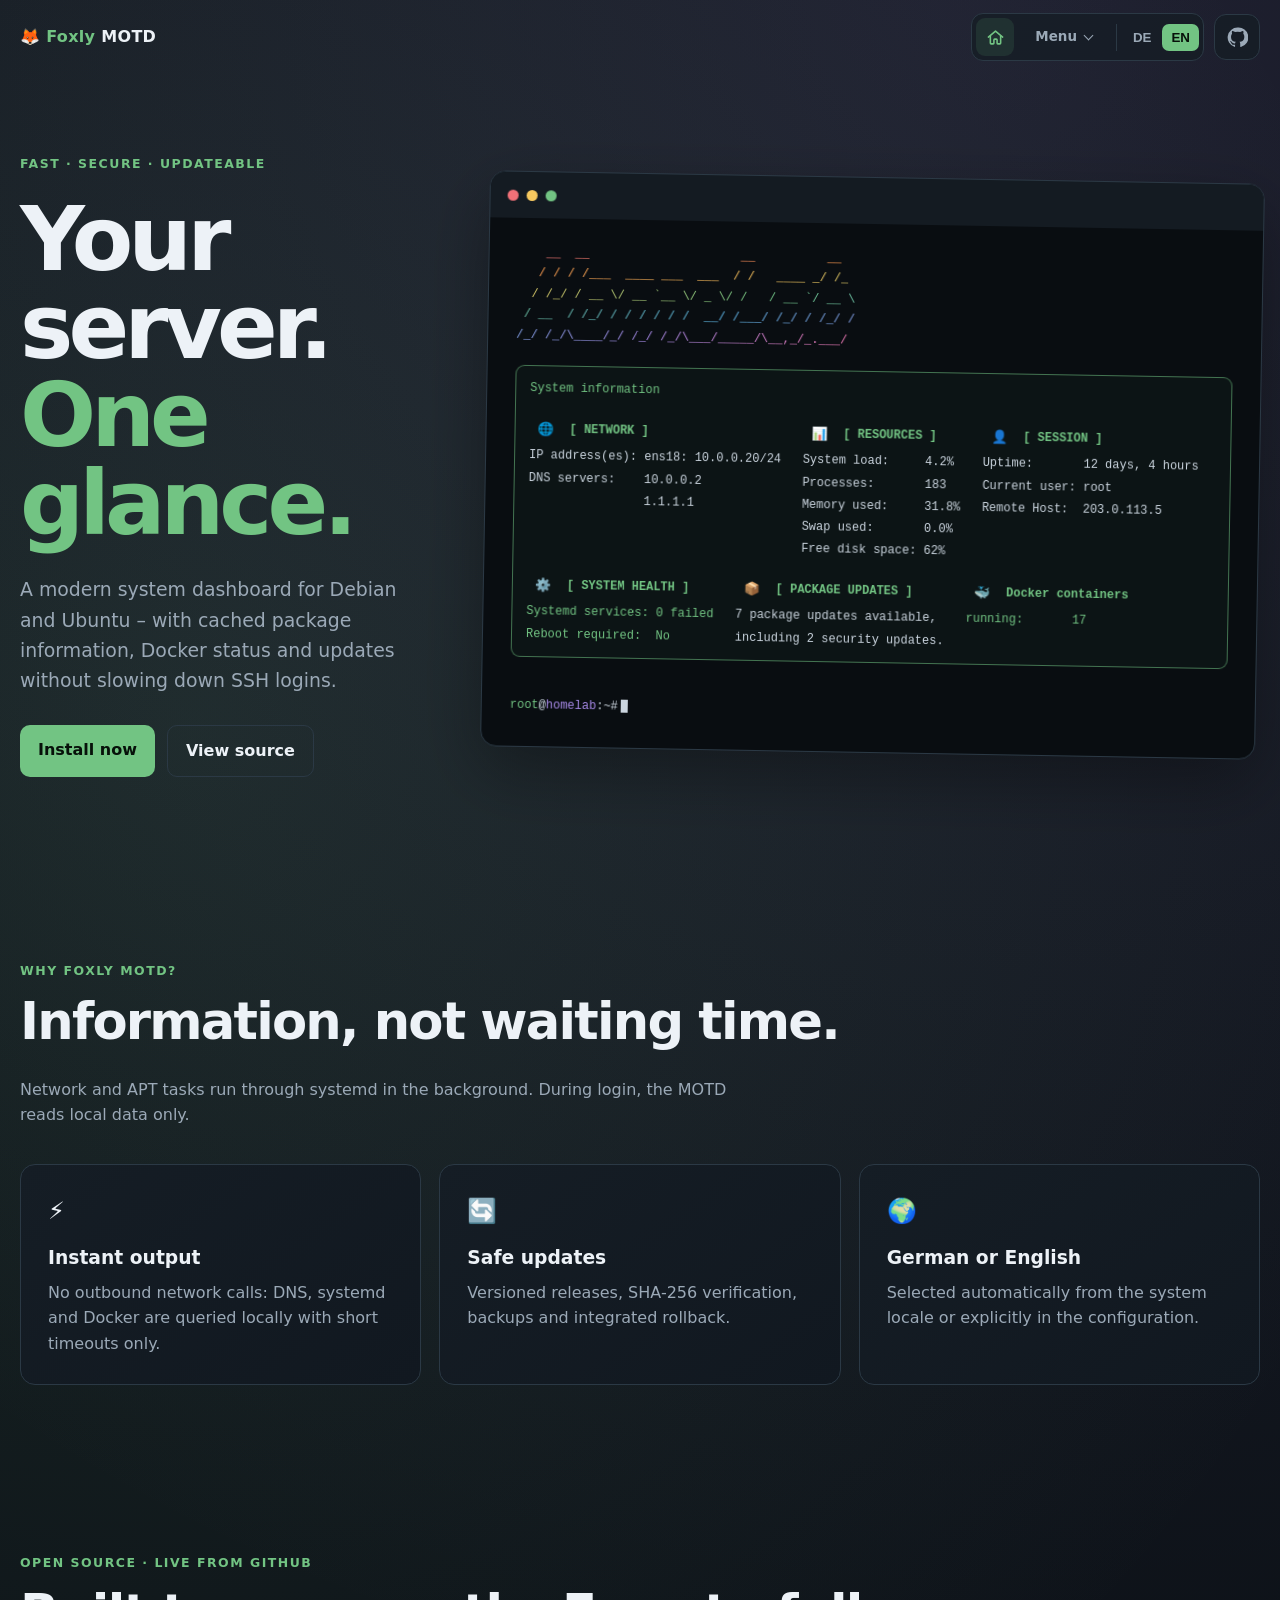
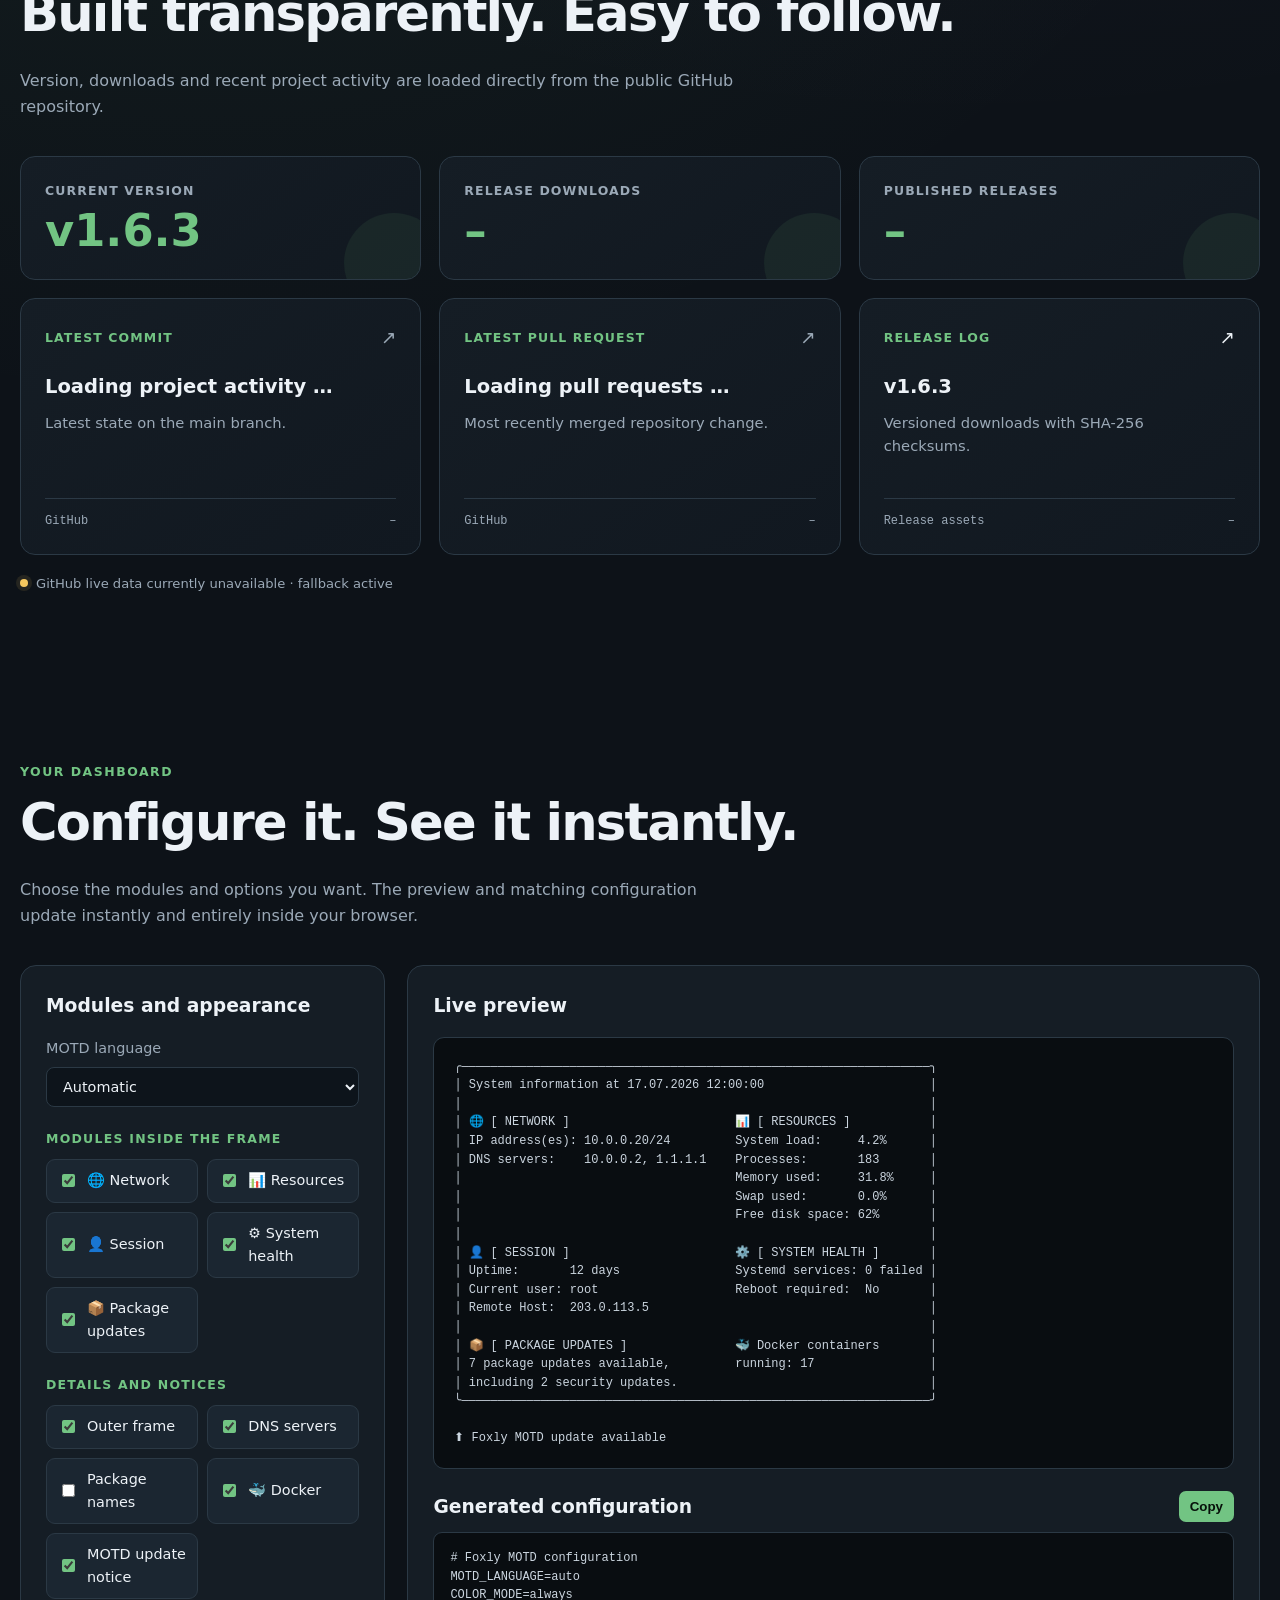
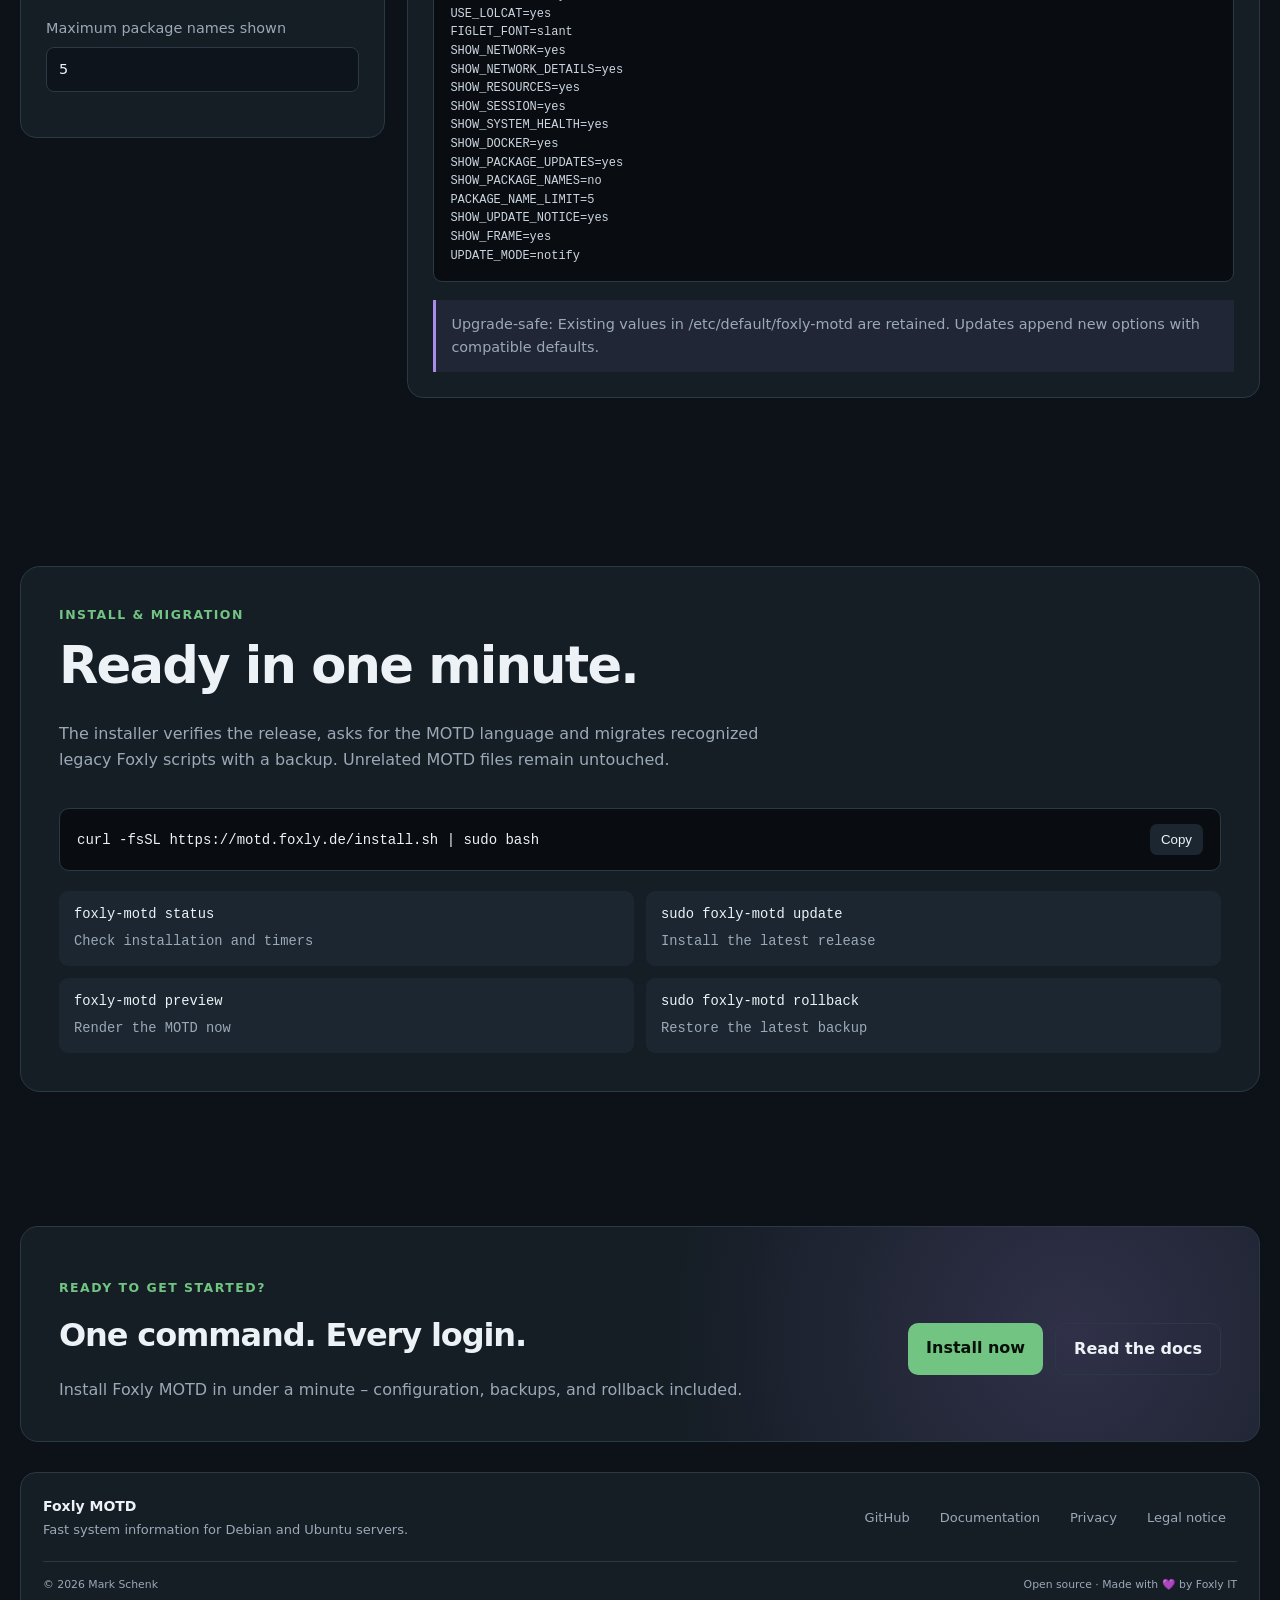
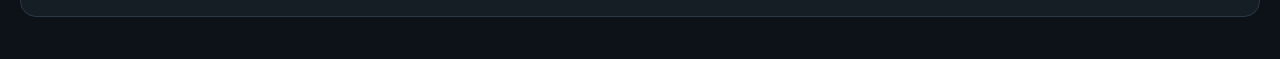
==== commit 9ba6b30a: "Fix header navigation and bring docs page to design-system parity The header previously hid every na" ====
--- a/docs/index.html
+++ b/docs/index.html
@@ -13,7 +13,7 @@
     <title>Foxly MOTD – Systeminformationen ohne Login-Wartezeit</title>
     <style>
         :root{--bg:#0d1218;--panel:#151d25;--soft:#1b2631;--border:#2b3945;--text:#edf2f7;--muted:#9ba9b7;--green:#72c483;--purple:#a98bea;--yellow:#f6c85f;--shadow:0 24px 70px rgba(0,0,0,.35)}
-        *{box-sizing:border-box}html{scroll-behavior:smooth}.skip-link{position:fixed;z-index:20;top:10px;left:10px;transform:translateY(-150%);padding:9px 13px;border-radius:8px;background:var(--green);color:#07110a;font-weight:800}.skip-link:focus{transform:none}body{margin:0;background:radial-gradient(circle at 75% 0,rgba(169,139,234,.12),transparent 35%),radial-gradient(circle at 15% 15%,rgba(114,196,131,.12),transparent 30%),var(--bg);color:var(--text);font:16px/1.6 Inter,ui-sans-serif,system-ui,-apple-system,BlinkMacSystemFont,"Segoe UI",sans-serif}.wrap{width:min(1100px,calc(100% - 40px));margin:auto}.topbar{min-height:74px;display:flex;align-items:center;justify-content:space-between;gap:20px}.brand{font-weight:800;letter-spacing:.02em}.brand span{color:var(--green)}.nav-group,.links,.language-switch{display:flex;align-items:center;gap:10px}.links a{color:var(--muted);text-decoration:none;margin-right:12px}.links a:hover{color:var(--text)}.language-switch{padding:4px;background:var(--panel);border:1px solid var(--border);border-radius:10px}.lang-button{border:0;background:transparent;color:var(--muted);padding:6px 10px;border-radius:7px;cursor:pointer;font-weight:800}.lang-button.active{background:var(--green);color:#07110a}.hero{display:grid;grid-template-columns:1fr 1fr;gap:64px;align-items:center;padding:80px 0 100px}.eyebrow{color:var(--green);font-weight:700;text-transform:uppercase;letter-spacing:.12em;font-size:.78rem}h1{font-size:clamp(3rem,7vw,5.7rem);line-height:.98;margin:.25em 0 .3em;letter-spacing:-.055em}h1 em{font-style:normal;color:var(--green)}.lead{font-size:1.18rem;color:var(--muted);max-width:630px}.actions{display:flex;gap:12px;flex-wrap:wrap;margin-top:30px}.button{display:inline-block;padding:12px 18px;border-radius:10px;background:var(--green);color:#07110a;text-decoration:none;font-weight:800}.button.secondary{background:transparent;color:var(--text);border:1px solid var(--border)}.terminal{background:#090d11;border:1px solid var(--border);border-radius:16px;box-shadow:var(--shadow);overflow:hidden;transform:rotate(1deg)}.terminal-head{height:46px;background:#141b22;display:flex;align-items:center;padding:0 17px;gap:8px}.dot{width:11px;height:11px;border-radius:50%;background:#f07178}.dot:nth-child(2){background:var(--yellow)}.dot:nth-child(3){background:var(--green)}pre{margin:0;padding:25px 28px 30px;color:#cbd5df;font:13px/1.7 "SFMono-Regular",Consolas,monospace;overflow:auto}.g,.group-title{color:var(--green)}.group-title{font-weight:700}.p{color:var(--purple)}.y{color:var(--yellow)}.rainbow{color:#f07178;background:linear-gradient(90deg,#f07178 0%,#ff964f 18%,#f6c85f 36%,#72c483 54%,#5eb7e8 72%,#a98bea 88%,#ed78b5 100%);background-clip:text;-webkit-background-clip:text;-webkit-text-fill-color:transparent}.sysinfo-box{display:block;width:max-content;min-width:100%;padding:12px 14px;border:1px solid rgba(114,196,131,.55);border-radius:9px;background:rgba(114,196,131,.04);white-space:normal}.terminal-dashboard{display:grid;grid-template-columns:repeat(3,max-content);column-gap:3ch;margin-top:1.7em}.terminal-dashboard.secondary{grid-template-columns:repeat(3,max-content)}.terminal-card{display:grid;grid-template-columns:max-content max-content;column-gap:1ch;align-content:start;row-gap:.16em;white-space:pre}.terminal-line{display:contents}.terminal-card .group-title{display:block;grid-column:1/-1;white-space:pre;margin-bottom:.32em}.terminal-label,.terminal-value,.terminal-prose{white-space:pre}.terminal-prose{grid-column:1/-1}.terminal-icon{display:inline-flex;width:2ch;margin-right:.5ch;align-items:center;justify-content:center;font:1.08em/1 "Apple Color Emoji","Segoe UI Emoji","Noto Color Emoji",sans-serif;vertical-align:-.08em}[data-terminal]{display:none}[data-terminal].active{display:block}section{padding:84px 0}h2{font-size:clamp(2rem,4vw,3.2rem);letter-spacing:-.035em;margin:0 0 14px}.section-lead{color:var(--muted);max-width:720px;margin:0 0 36px}.grid{display:grid;grid-template-columns:repeat(3,1fr);gap:18px}.card{background:linear-gradient(145deg,var(--panel),#111820);border:1px solid var(--border);border-radius:15px;padding:27px}.icon{font-size:1.5rem}.card h3{margin:.7em 0 .35em}.card p{margin:0;color:var(--muted)}.install{background:var(--panel);border:1px solid var(--border);border-radius:20px;padding:38px}.command{display:flex;align-items:center;justify-content:space-between;gap:15px;background:#090d11;border:1px solid var(--border);border-radius:10px;padding:15px 17px;font:14px "SFMono-Regular",Consolas,monospace;overflow:auto}.command code{white-space:nowrap}.copy{border:0;border-radius:7px;padding:8px 11px;background:var(--soft);color:var(--text);cursor:pointer}.copy:hover{background:var(--green);color:#07110a}.commands{display:grid;grid-template-columns:1fr 1fr;gap:12px;margin-top:20px}.mini{background:var(--soft);border-radius:9px;padding:13px 15px;font-family:"SFMono-Regular",Consolas,monospace;font-size:.86rem}.mini span{display:block;color:var(--muted);font-family:inherit;margin-top:5px}.cta{display:flex;align-items:center;justify-content:space-between;gap:30px;margin-top:50px;border:1px solid var(--border);border-radius:18px;background:radial-gradient(circle at 85%,rgba(169,139,234,.18),transparent 38%),var(--panel);padding:38px}.cta h2{font-size:2rem}.cta p:not(.eyebrow){margin-bottom:0;color:var(--muted)}.footer{display:grid;grid-template-columns:1fr auto;gap:18px;margin:30px 0 42px;padding:22px;border:1px solid var(--border);border-radius:16px;background:var(--panel);color:var(--muted);font-size:13px}.footer>div{display:grid}.footer strong{display:block;margin-bottom:3px;color:var(--text);font-size:14px}.footer-links{display:flex;align-items:center;gap:8px;flex-wrap:wrap}.footer-links a{padding:7px 10px;border:1px solid transparent;border-radius:8px;color:var(--muted);text-decoration:none}.footer-links a:hover{border-color:var(--border);background:var(--soft);color:var(--green)}.footer small{display:flex;grid-column:1/-1;justify-content:space-between;flex-wrap:wrap;gap:8px;margin-top:2px;padding-top:14px;border-top:1px solid var(--border)}@media(max-width:820px){.hero{grid-template-columns:1fr;padding-top:40px}.terminal{transform:none}.grid{grid-template-columns:1fr}.commands{grid-template-columns:1fr}.links a:not(:last-child){display:none}}@media(max-width:600px){.wrap{width:min(100% - 24px,1100px)}.topbar{align-items:flex-start;padding:14px 0}.nav-group{align-items:flex-end;flex-direction:column}.hero{gap:40px;padding-bottom:60px}section{padding:60px 0}.install{padding:22px}.command{align-items:flex-start}.copy{position:sticky;right:0}.cta{align-items:stretch;flex-direction:column;padding:25px}.footer{grid-template-columns:1fr}.footer small{flex-direction:column;align-items:flex-start}}
+        *{box-sizing:border-box}html{scroll-behavior:smooth}.skip-link{position:fixed;z-index:20;top:10px;left:10px;transform:translateY(-150%);padding:9px 13px;border-radius:8px;background:var(--green);color:#07110a;font-weight:800}.skip-link:focus{transform:none}body{margin:0;background:radial-gradient(circle at 75% 0,rgba(169,139,234,.12),transparent 35%),radial-gradient(circle at 15% 15%,rgba(114,196,131,.12),transparent 30%),var(--bg);color:var(--text);font:16px/1.6 Inter,ui-sans-serif,system-ui,-apple-system,BlinkMacSystemFont,"Segoe UI",sans-serif}.wrap{width:min(1100px,calc(100% - 40px));margin:auto}.topbar{min-height:74px;display:flex;align-items:center;justify-content:space-between;gap:20px}.brand{font-weight:800;letter-spacing:.02em}.brand span{color:var(--green)}.nav-group,.links,.language-switch{display:flex;align-items:center;gap:10px}.links a{color:var(--muted);text-decoration:none;margin-right:12px}.links a:hover{color:var(--text)}.language-switch{padding:4px;background:var(--panel);border:1px solid var(--border);border-radius:10px}.lang-button{border:0;background:transparent;color:var(--muted);padding:6px 10px;border-radius:7px;cursor:pointer;font-weight:800}.lang-button.active{background:var(--green);color:#07110a}.hero{display:grid;grid-template-columns:1fr 1fr;gap:64px;align-items:center;padding:80px 0 100px}.eyebrow{color:var(--green);font-weight:700;text-transform:uppercase;letter-spacing:.12em;font-size:.78rem}h1{font-size:clamp(3rem,7vw,5.7rem);line-height:.98;margin:.25em 0 .3em;letter-spacing:-.055em}h1 em{font-style:normal;color:var(--green)}.lead{font-size:1.18rem;color:var(--muted);max-width:630px}.actions{display:flex;gap:12px;flex-wrap:wrap;margin-top:30px}.button{display:inline-block;padding:12px 18px;border-radius:10px;background:var(--green);color:#07110a;text-decoration:none;font-weight:800}.button.secondary{background:transparent;color:var(--text);border:1px solid var(--border)}.terminal{background:#090d11;border:1px solid var(--border);border-radius:16px;box-shadow:var(--shadow);overflow:hidden;transform:rotate(1deg)}.terminal-head{height:46px;background:#141b22;display:flex;align-items:center;padding:0 17px;gap:8px}.dot{width:11px;height:11px;border-radius:50%;background:#f07178}.dot:nth-child(2){background:var(--yellow)}.dot:nth-child(3){background:var(--green)}pre{margin:0;padding:25px 28px 30px;color:#cbd5df;font:13px/1.7 "SFMono-Regular",Consolas,monospace;overflow:auto}.g,.group-title{color:var(--green)}.group-title{font-weight:700}.p{color:var(--purple)}.y{color:var(--yellow)}.rainbow{color:#f07178;background:linear-gradient(90deg,#f07178 0%,#ff964f 18%,#f6c85f 36%,#72c483 54%,#5eb7e8 72%,#a98bea 88%,#ed78b5 100%);background-clip:text;-webkit-background-clip:text;-webkit-text-fill-color:transparent}.sysinfo-box{display:block;width:max-content;min-width:100%;padding:12px 14px;border:1px solid rgba(114,196,131,.55);border-radius:9px;background:rgba(114,196,131,.04);white-space:normal}.terminal-dashboard{display:grid;grid-template-columns:repeat(3,max-content);column-gap:3ch;margin-top:1.7em}.terminal-dashboard.secondary{grid-template-columns:repeat(3,max-content)}.terminal-card{display:grid;grid-template-columns:max-content max-content;column-gap:1ch;align-content:start;row-gap:.16em;white-space:pre}.terminal-line{display:contents}.terminal-card .group-title{display:block;grid-column:1/-1;white-space:pre;margin-bottom:.32em}.terminal-label,.terminal-value,.terminal-prose{white-space:pre}.terminal-prose{grid-column:1/-1}.terminal-icon{display:inline-flex;width:2ch;margin-right:.5ch;align-items:center;justify-content:center;font:1.08em/1 "Apple Color Emoji","Segoe UI Emoji","Noto Color Emoji",sans-serif;vertical-align:-.08em}[data-terminal]{display:none}[data-terminal].active{display:block}section{padding:84px 0}h2{font-size:clamp(2rem,4vw,3.2rem);letter-spacing:-.035em;margin:0 0 14px}.section-lead{color:var(--muted);max-width:720px;margin:0 0 36px}.grid{display:grid;grid-template-columns:repeat(3,1fr);gap:18px}.card{background:linear-gradient(145deg,var(--panel),#111820);border:1px solid var(--border);border-radius:15px;padding:27px}.icon{font-size:1.5rem}.card h3{margin:.7em 0 .35em}.card p{margin:0;color:var(--muted)}.install{background:var(--panel);border:1px solid var(--border);border-radius:20px;padding:38px}.command{display:flex;align-items:center;justify-content:space-between;gap:15px;background:#090d11;border:1px solid var(--border);border-radius:10px;padding:15px 17px;font:14px "SFMono-Regular",Consolas,monospace;overflow:auto}.command code{white-space:nowrap}.copy{border:0;border-radius:7px;padding:8px 11px;background:var(--soft);color:var(--text);cursor:pointer}.copy:hover{background:var(--green);color:#07110a}.commands{display:grid;grid-template-columns:1fr 1fr;gap:12px;margin-top:20px}.mini{background:var(--soft);border-radius:9px;padding:13px 15px;font-family:"SFMono-Regular",Consolas,monospace;font-size:.86rem}.mini span{display:block;color:var(--muted);font-family:inherit;margin-top:5px}.cta{display:flex;align-items:center;justify-content:space-between;gap:30px;margin-top:50px;border:1px solid var(--border);border-radius:18px;background:radial-gradient(circle at 85%,rgba(169,139,234,.18),transparent 38%),var(--panel);padding:38px}.cta h2{font-size:2rem}.cta p:not(.eyebrow){margin-bottom:0;color:var(--muted)}.footer{display:grid;grid-template-columns:1fr auto;gap:18px;margin:30px 0 42px;padding:22px;border:1px solid var(--border);border-radius:16px;background:var(--panel);color:var(--muted);font-size:13px}.footer>div{display:grid}.footer strong{display:block;margin-bottom:3px;color:var(--text);font-size:14px}.footer-links{display:flex;align-items:center;gap:8px;flex-wrap:wrap}.footer-links a{padding:7px 10px;border:1px solid transparent;border-radius:8px;color:var(--muted);text-decoration:none}.footer-links a:hover{border-color:var(--border);background:var(--soft);color:var(--green)}.footer small{display:flex;grid-column:1/-1;justify-content:space-between;flex-wrap:wrap;gap:8px;margin-top:2px;padding-top:14px;border-top:1px solid var(--border)}@media(max-width:820px){.hero{grid-template-columns:1fr;padding-top:40px}.terminal{transform:none}.grid{grid-template-columns:1fr}.commands{grid-template-columns:1fr}}@media(max-width:600px){.wrap{width:min(100% - 24px,1100px)}.topbar{align-items:flex-start;padding:14px 0}.nav-group{align-items:flex-end;flex-direction:column}.hero{gap:40px;padding-bottom:60px}section{padding:60px 0}.install{padding:22px}.command{align-items:flex-start}.copy{position:sticky;right:0}.cta{align-items:stretch;flex-direction:column;padding:25px}.footer{grid-template-columns:1fr}.footer small{flex-direction:column;align-items:flex-start}}
         .wrap{width:min(1400px,calc(100% - 40px))}.hero{grid-template-columns:minmax(320px,.7fr) minmax(0,1.3fr);gap:48px}.hero .terminal pre{font-size:12px}@media(max-width:1100px){.hero{grid-template-columns:1fr;padding-top:40px}.terminal{transform:none}}@media(max-width:600px){.wrap{width:min(100% - 24px,1400px)}}
         .terminal-prompt{display:block;margin-top:18px}.cursor{display:inline-block;width:.62em;height:1.05em;margin-left:.25em;background:#cbd5df;vertical-align:-.18em;animation:cursor-blink 1s steps(1,end) infinite}@keyframes cursor-blink{0%,48%{opacity:1}49%,100%{opacity:0}}@media(prefers-reduced-motion:reduce){.cursor{animation:none}}
         @keyframes terminal-settle{from{transform:perspective(900px) rotateZ(1deg) rotateY(-8deg) translateX(16px)}to{transform:perspective(900px) rotateZ(1deg) rotateY(0) translateX(0)}}@media(min-width:1021px) and (hover:hover) and (pointer:fine){.terminal{transform:perspective(900px) rotateZ(1deg) rotateY(0) translateX(0);transform-style:preserve-3d;transition:transform 280ms ease-in-out,box-shadow 280ms ease-in-out;animation:terminal-settle 700ms ease-out;will-change:transform}.terminal:hover{transform:perspective(900px) rotateZ(1deg) rotateY(-8deg) translateX(16px);box-shadow:0 30px 85px rgba(0,0,0,.48)}}@media(prefers-reduced-motion:reduce) and (min-width:1021px){.terminal{animation:none;transition:none}.terminal:hover{transform:perspective(900px) rotateZ(1deg) rotateY(0) translateX(0)}}
@@ -65,20 +65,40 @@
         .github-button{display:grid;width:46px;height:46px;flex:0 0 46px;place-items:center;border:1px solid var(--border);border-radius:12px;background:rgba(21,29,37,.78);color:var(--muted);text-decoration:none;transition:border-color .18s ease,background .18s ease,color .18s ease,transform .18s ease}
         .github-button:hover,.github-button:focus-visible{border-color:rgba(114,196,131,.5);background:var(--soft);color:var(--green);outline:none;transform:translateY(-1px)}
         .github-button svg{width:21px;height:21px;fill:currentColor}
+        .links>a,.nav-dropdown>summary{display:flex;align-items:center;min-height:38px;margin:0!important;border-radius:9px;color:var(--muted);padding:7px 11px;text-decoration:none;font-size:.84rem;font-weight:700;white-space:nowrap;transition:background .18s ease,color .18s ease}
+        .links>a:hover,.links>a:focus-visible,.nav-dropdown>summary:hover,.nav-dropdown>summary:focus-visible{background:var(--soft);color:var(--text);outline:none}
+        .links>a.active,.nav-dropdown.active>summary{background:rgba(114,196,131,.11);color:var(--green);font-weight:800}
+        .nav-home{justify-content:center;width:38px;height:38px;flex:0 0 auto;padding:0!important}
+        .nav-home svg{width:19px;height:19px}
+        .nav-home.active{background:rgba(114,196,131,.11);color:var(--green)}
+        .nav-dropdown{position:relative}
+        .nav-dropdown>summary{cursor:pointer;list-style:none}
+        .nav-dropdown>summary::-webkit-details-marker{display:none}
+        .nav-dropdown>summary::after{width:6px;height:6px;margin:-3px 1px 0 8px;border-right:1.5px solid currentColor;border-bottom:1.5px solid currentColor;content:"";transform:rotate(45deg);transition:transform .18s ease}
+        .nav-dropdown[open]>summary::after{margin-top:3px;transform:rotate(225deg)}
+        .nav-dropdown-menu{position:absolute;z-index:30;top:calc(100% + 9px);right:0;left:auto;display:grid;min-width:210px;overflow:hidden;border:1px solid var(--border);border-radius:13px;background:rgba(15,22,29,.98);padding:6px;box-shadow:0 24px 65px rgba(0,0,0,.42)}
+        .nav-dropdown-menu a{border-radius:8px;color:var(--muted);padding:9px 11px;text-decoration:none;font-size:.8rem;white-space:nowrap}
+        .nav-dropdown-menu a:hover,.nav-dropdown-menu a:focus-visible{background:var(--soft);color:var(--text);outline:none}
     </style>
 </head>
 <body>
 <a class="skip-link" href="#content" data-de="Zum Inhalt springen" data-en="Skip to content">Zum Inhalt springen</a>
-<div class="wrap">
+<div class="wrap" id="top">
     <header class="topbar">
         <a class="brand" href="#top">🦊 <span>Foxly</span> MOTD</a>
         <div class="nav-group">
             <nav class="links" aria-label="Main navigation">
-                <a href="#features" data-de="Features" data-en="Features">Features</a>
-                <a href="#project" data-de="Projekt" data-en="Project">Projekt</a>
-                <a href="#configurator" data-de="Konfigurator" data-en="Configurator">Konfigurator</a>
-                <a href="#install" data-de="Installation" data-en="Install">Installation</a>
-                <a href="docs.html" data-de="Docs" data-en="Documentation">Docs</a>
+                <a class="nav-home active" href="#top" aria-label="Startseite" title="Startseite"><svg viewBox="0 0 24 24" fill="none" stroke="currentColor" stroke-width="2" stroke-linecap="round" stroke-linejoin="round" aria-hidden="true"><path d="M3 11.5 12 4l9 7.5"/><path d="M5.5 10v9a1 1 0 0 0 1 1H9a1 1 0 0 0 1-1v-4a1 1 0 0 1 1-1h2a1 1 0 0 1 1 1v4a1 1 0 0 0 1 1h2.5a1 1 0 0 0 1-1v-9"/></svg></a>
+                <details class="nav-dropdown">
+                    <summary data-de="Menü" data-en="Menu">Menü</summary>
+                    <div class="nav-dropdown-menu">
+                        <a href="#features" data-de="Features" data-en="Features">Features</a>
+                        <a href="#project" data-de="Projekt" data-en="Project">Projekt</a>
+                        <a href="#configurator" data-de="Konfigurator" data-en="Configurator">Konfigurator</a>
+                        <a href="#install" data-de="Installation" data-en="Install">Installation</a>
+                        <a href="docs.html" data-de="Docs" data-en="Documentation">Docs</a>
+                    </div>
+                </details>
                 <div class="language-switch" aria-label="Language">
                     <button class="lang-button" id="btn-de" type="button" onclick="setLanguage('de')">DE</button>
                     <button class="lang-button" id="btn-en" type="button" onclick="setLanguage('en')">EN</button>
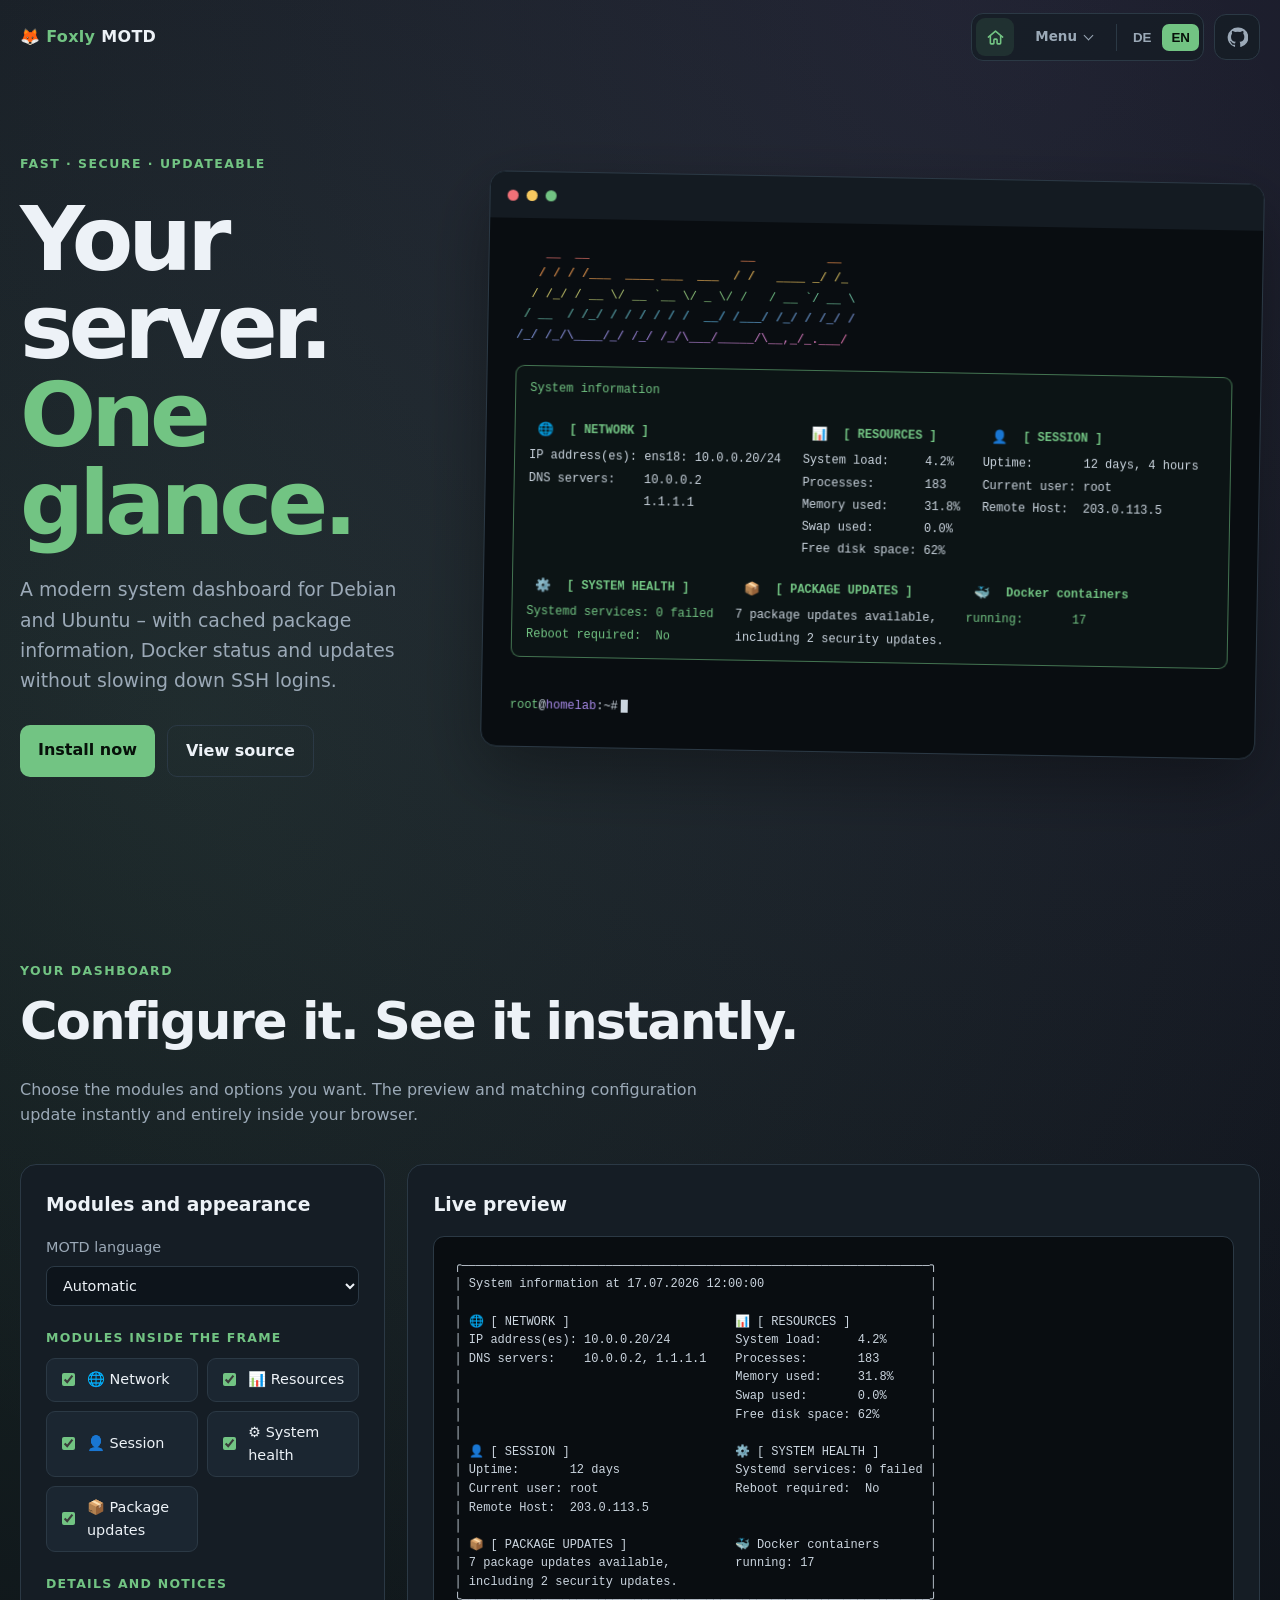
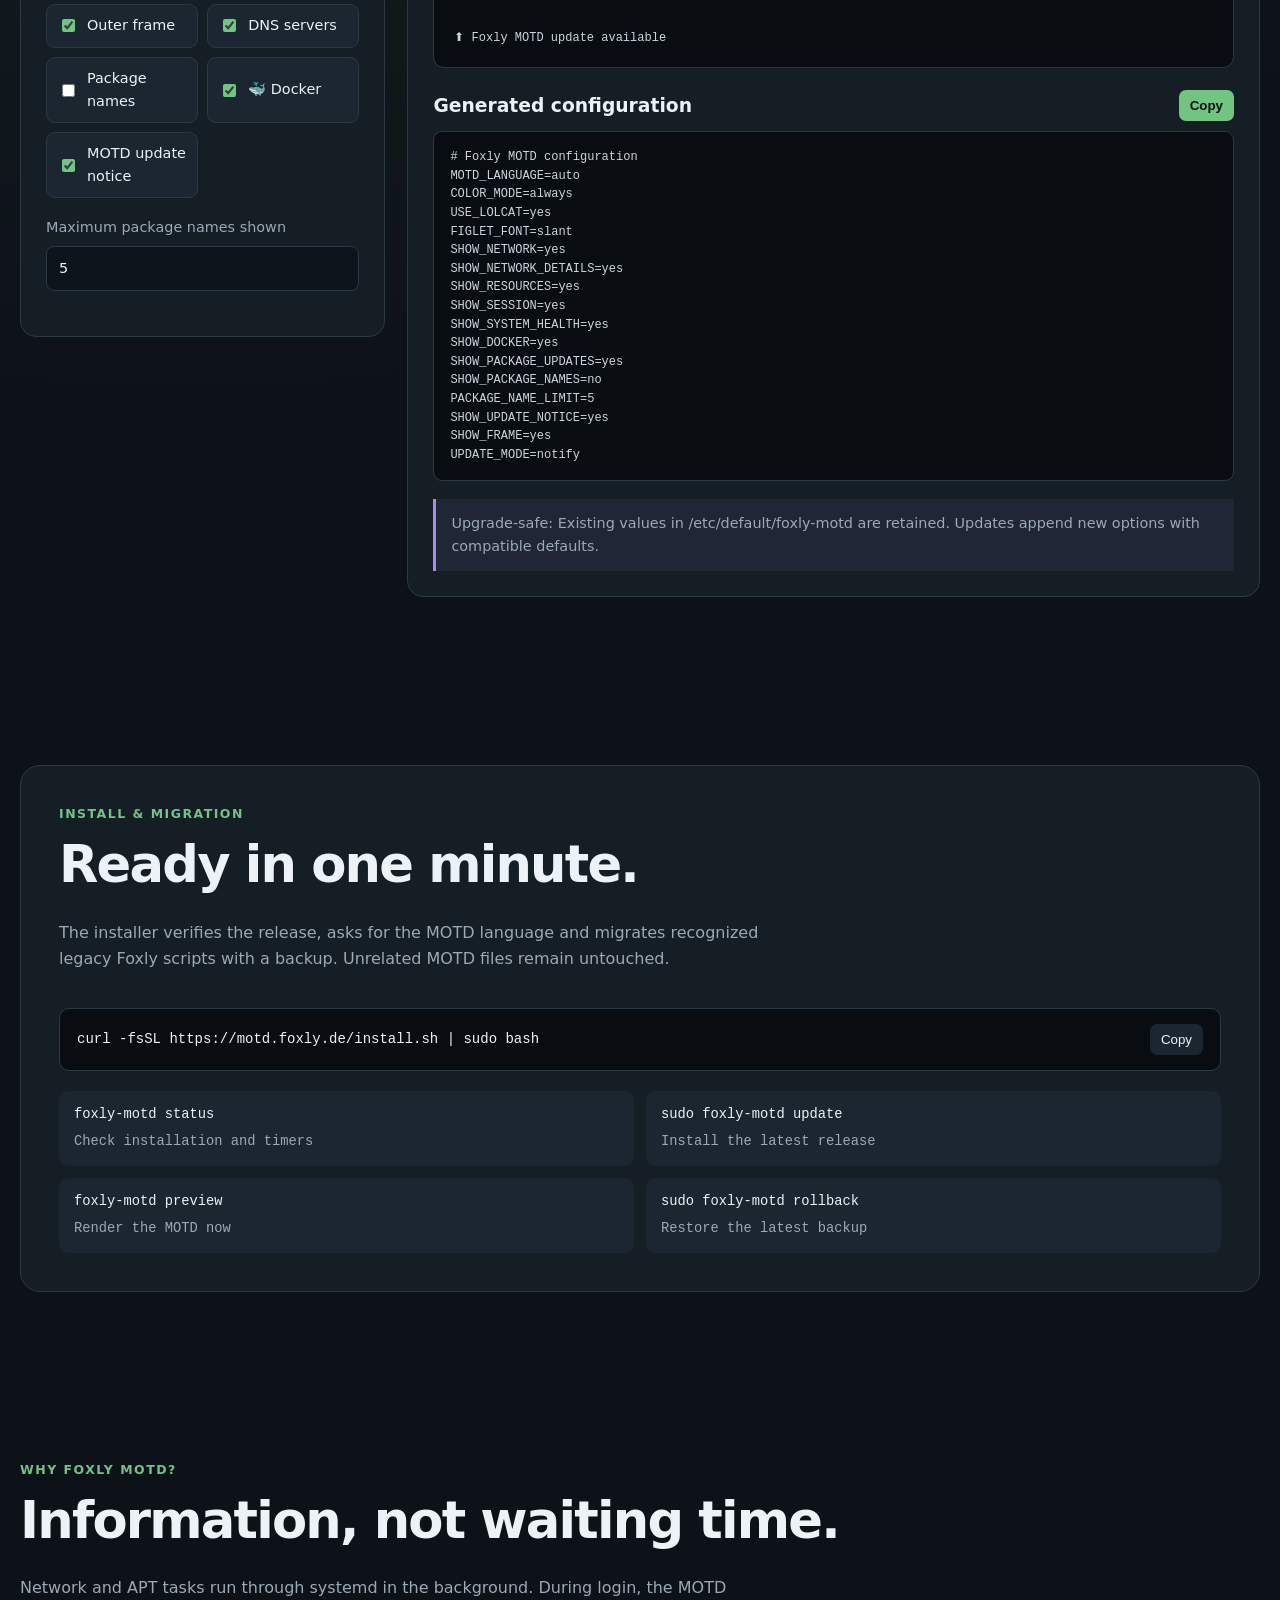
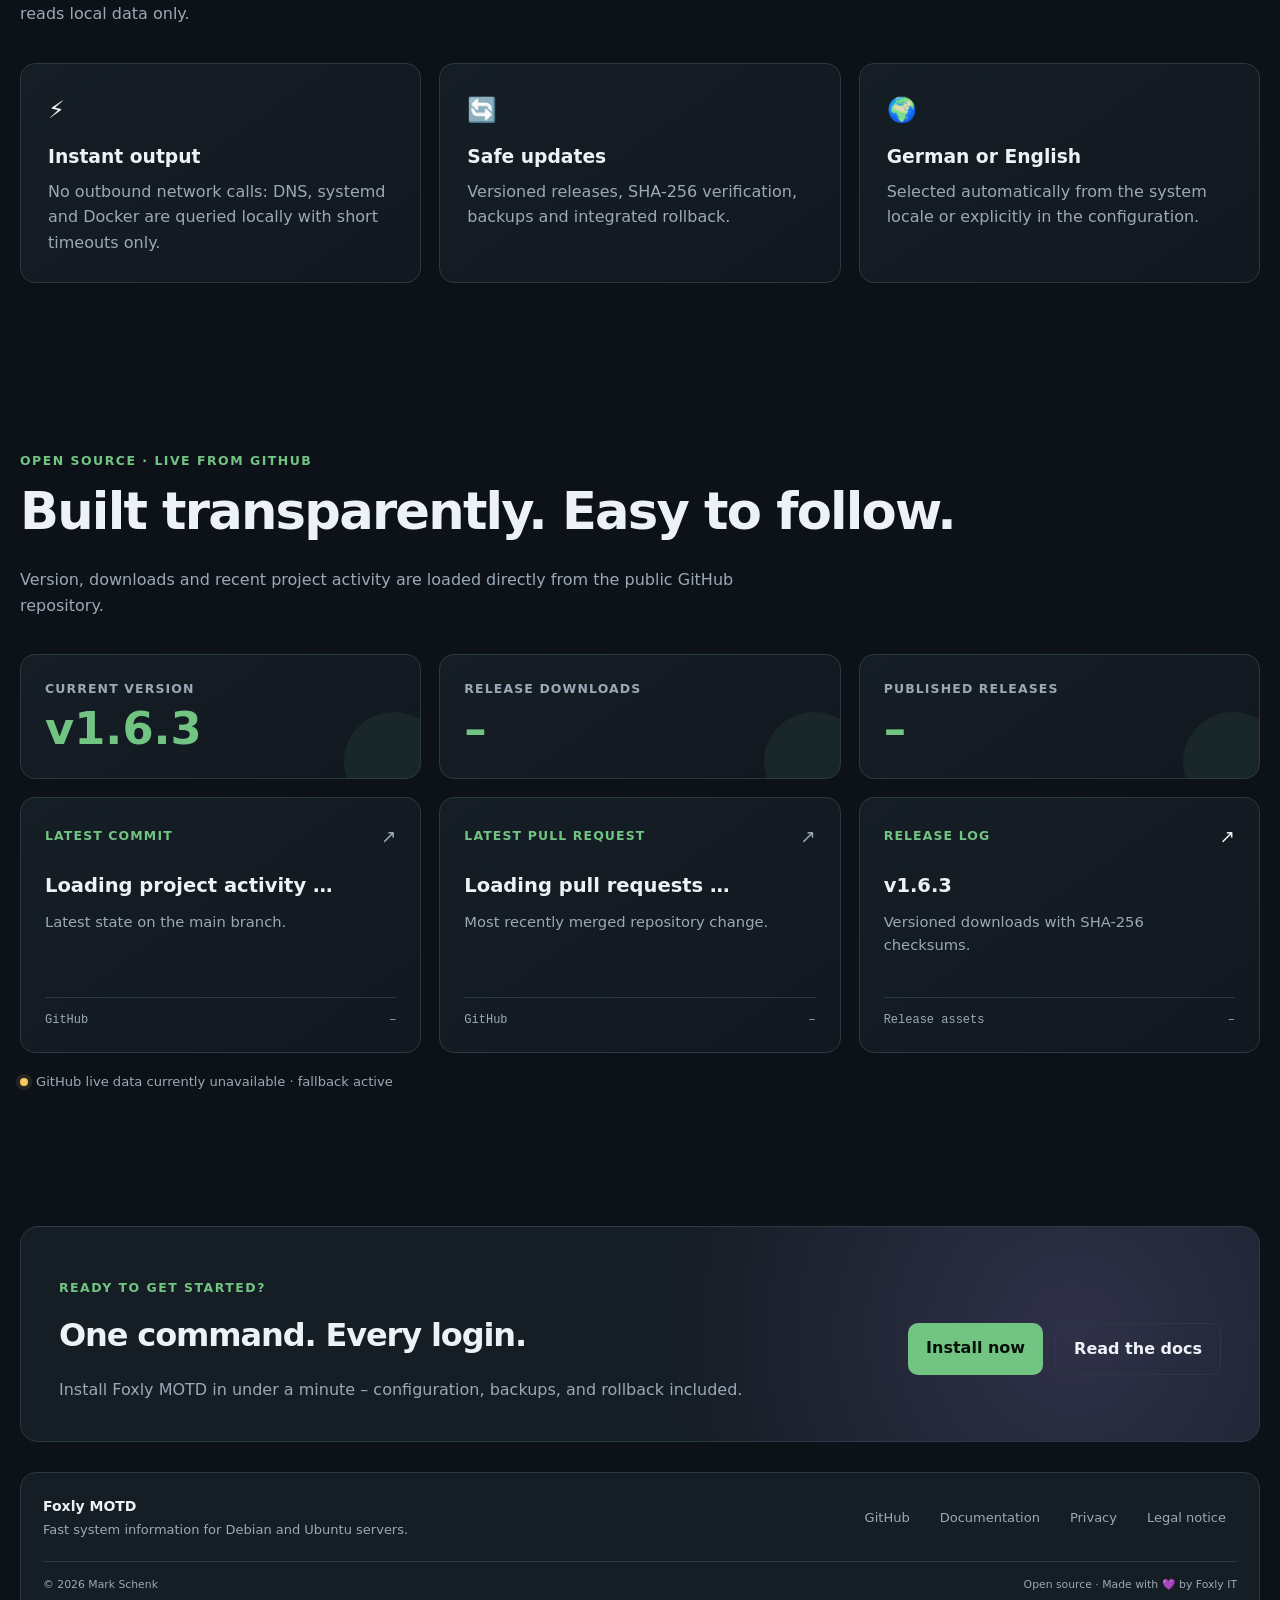
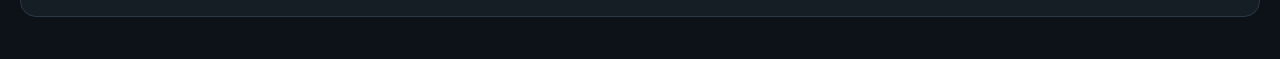
==== commit 147b05a6: "Move dashboard and installation below hero" ====
--- a/docs/index.html
+++ b/docs/index.html
@@ -76,7 +76,7 @@
         .nav-dropdown>summary::-webkit-details-marker{display:none}
         .nav-dropdown>summary::after{width:6px;height:6px;margin:-3px 1px 0 8px;border-right:1.5px solid currentColor;border-bottom:1.5px solid currentColor;content:"";transform:rotate(45deg);transition:transform .18s ease}
         .nav-dropdown[open]>summary::after{margin-top:3px;transform:rotate(225deg)}
-        .nav-dropdown-menu{position:absolute;z-index:30;top:calc(100% + 9px);right:0;left:auto;display:grid;min-width:210px;overflow:hidden;border:1px solid var(--border);border-radius:13px;background:rgba(15,22,29,.98);padding:6px;box-shadow:0 24px 65px rgba(0,0,0,.42)}
+        .nav-dropdown-menu{position:absolute;z-index:30;top:calc(100% + 9px);left:0;display:grid;min-width:210px;max-width:calc(100vw - 40px);overflow:hidden;border:1px solid var(--border);border-radius:13px;background:rgba(15,22,29,.98);padding:6px;box-shadow:0 24px 65px rgba(0,0,0,.42)}
         .nav-dropdown-menu a{border-radius:8px;color:var(--muted);padding:9px 11px;text-decoration:none;font-size:.8rem;white-space:nowrap}
         .nav-dropdown-menu a:hover,.nav-dropdown-menu a:focus-visible{background:var(--soft);color:var(--text);outline:none}
     </style>
@@ -134,48 +134,6 @@
 <span class="terminal-prompt"><span class="g">root</span>@<span class="p">homelab</span>:~#<span class="cursor" aria-hidden="true"></span></span></pre>
             </div>
         </div>
-        <section id="features">
-            <div class="eyebrow" data-de="Warum Foxly MOTD?" data-en="Why Foxly MOTD?">Warum Foxly MOTD?</div>
-            <h2 data-de="Informationen, nicht Wartezeit." data-en="Information, not waiting time.">Informationen, nicht Wartezeit.</h2>
-            <p class="section-lead" data-de="Netzwerk- und APT-Aufgaben laufen über systemd im Hintergrund. Beim Login liest das MOTD nur lokale Daten." data-en="Network and APT tasks run through systemd in the background. During login, the MOTD reads local data only.">Netzwerk- und APT-Aufgaben laufen über systemd im Hintergrund. Beim Login liest das MOTD nur lokale Daten.</p>
-            <div class="grid">
-                <article class="card"><div class="icon">⚡</div><h3 data-de="Sofortige Ausgabe" data-en="Instant output">Sofortige Ausgabe</h3><p data-de="Keine ausgehenden Netzwerkaufrufe: DNS, systemd und Docker werden nur lokal und mit kurzem Zeitlimit abgefragt." data-en="No outbound network calls: DNS, systemd and Docker are queried locally with short timeouts only.">Keine ausgehenden Netzwerkaufrufe: DNS, systemd und Docker werden nur lokal und mit kurzem Zeitlimit abgefragt.</p></article>
-                <article class="card"><div class="icon">🔄</div><h3 data-de="Sichere Updates" data-en="Safe updates">Sichere Updates</h3><p data-de="Versionierte Releases, SHA-256-Prüfung, Backups und ein integrierter Rollback." data-en="Versioned releases, SHA-256 verification, backups and integrated rollback.">Versionierte Releases, SHA-256-Prüfung, Backups und ein integrierter Rollback.</p></article>
-                <article class="card"><div class="icon">🌍</div><h3 data-de="Deutsch oder Englisch" data-en="German or English">Deutsch oder Englisch</h3><p data-de="Automatisch über die System-Locale oder fest über die Konfiguration ausgewählt." data-en="Selected automatically from the system locale or explicitly in the configuration.">Automatisch über die System-Locale oder fest über die Konfiguration ausgewählt.</p></article>
-            </div>
-        </section>
-        <section id="project">
-            <div class="eyebrow" data-de="Open Source · Live von GitHub" data-en="Open source · Live from GitHub">Open Source · Live von GitHub</div>
-            <h2 data-de="Transparent entwickelt. Direkt nachvollziehbar." data-en="Built transparently. Easy to follow.">Transparent entwickelt. Direkt nachvollziehbar.</h2>
-            <p class="section-lead" data-de="Version, Downloads und die jüngste Projektaktivität werden direkt aus dem öffentlichen GitHub-Repository geladen." data-en="Version, downloads and recent project activity are loaded directly from the public GitHub repository.">Version, Downloads und die jüngste Projektaktivität werden direkt aus dem öffentlichen GitHub-Repository geladen.</p>
-            <div class="project-stats" aria-live="polite">
-                <div class="project-stat"><span class="stat-label" data-de="Aktuelle Version" data-en="Current version">Aktuelle Version</span><strong class="stat-value" id="project-version">v1.6.3</strong></div>
-                <div class="project-stat"><span class="stat-label" data-de="Release-Downloads" data-en="Release downloads">Release-Downloads</span><strong class="stat-value" id="project-downloads">–</strong></div>
-                <div class="project-stat"><span class="stat-label" data-de="Veröffentlichte Releases" data-en="Published releases">Veröffentlichte Releases</span><strong class="stat-value" id="project-releases">–</strong></div>
-            </div>
-            <div class="activity-grid">
-                <a class="activity-card" id="activity-commit-link" href="https://github.com/foxly-it/foxly-motd/commits/main" target="_blank" rel="noopener noreferrer">
-                    <div class="activity-top"><span class="activity-kind" data-de="Letzter Commit" data-en="Latest commit">Letzter Commit</span><span class="activity-arrow" aria-hidden="true">↗</span></div>
-                    <h3 class="activity-title" id="activity-commit-title" data-de="Projektaktivität wird geladen …" data-en="Loading project activity …">Projektaktivität wird geladen …</h3>
-                    <p class="activity-description" id="activity-commit-description" data-de="Neuester Stand auf dem main-Branch." data-en="Latest state on the main branch.">Neuester Stand auf dem main-Branch.</p>
-                    <div class="activity-meta"><span id="activity-commit-author">GitHub</span><time id="activity-commit-date">–</time></div>
-                </a>
-                <a class="activity-card" id="activity-pr-link" href="https://github.com/foxly-it/foxly-motd/pulls?q=is%3Apr+is%3Amerged" target="_blank" rel="noopener noreferrer">
-                    <div class="activity-top"><span class="activity-kind" data-de="Letzter Pull Request" data-en="Latest pull request">Letzter Pull Request</span><span class="activity-arrow" aria-hidden="true">↗</span></div>
-                    <h3 class="activity-title" id="activity-pr-title" data-de="Pull Requests werden geladen …" data-en="Loading pull requests …">Pull Requests werden geladen …</h3>
-                    <p class="activity-description" id="activity-pr-description" data-de="Zuletzt gemergte Änderung im Repository." data-en="Most recently merged repository change.">Zuletzt gemergte Änderung im Repository.</p>
-                    <div class="activity-meta"><span id="activity-pr-author">GitHub</span><time id="activity-pr-date">–</time></div>
-                </a>
-                <article class="activity-card">
-                    <div class="activity-top"><span class="activity-kind" data-de="Release-Log" data-en="Release log">Release-Log</span><a class="activity-arrow release-main-link" id="activity-release-link" href="https://github.com/foxly-it/foxly-motd/releases/latest" target="_blank" rel="noopener noreferrer" aria-label="Release-Log öffnen">↗</a></div>
-                    <h3 class="activity-title"><a class="release-main-link" id="activity-release-title" href="https://github.com/foxly-it/foxly-motd/releases/latest" target="_blank" rel="noopener noreferrer">v1.6.3</a></h3>
-                    <p class="activity-description" id="activity-release-description" data-de="Versionierte Downloads mit SHA-256-Prüfsummen." data-en="Versioned downloads with SHA-256 checksums.">Versionierte Downloads mit SHA-256-Prüfsummen.</p>
-                    <ul class="release-entries" id="activity-release-entries" hidden></ul>
-                    <div class="activity-meta"><span id="activity-release-assets" data-de="Release-Artefakte" data-en="Release assets">Release-Artefakte</span><time id="activity-release-date">–</time></div>
-                </article>
-            </div>
-            <div class="live-line" id="project-live-status" data-state="loading"><span class="live-dot" aria-hidden="true"></span><span id="project-live-label" data-de="GitHub-Livedaten werden geladen …" data-en="Loading live GitHub data …">GitHub-Livedaten werden geladen …</span></div>
-        </section>
         <section id="configurator">
             <div class="eyebrow" data-de="Dein Dashboard" data-en="Your dashboard">Dein Dashboard</div>
             <h2 data-de="Zusammenstellen. Direkt ansehen." data-en="Configure it. See it instantly.">Zusammenstellen. Direkt ansehen.</h2>
@@ -218,6 +176,48 @@
             <div class="command"><code id="install-command">curl -fsSL https://motd.foxly.de/install.sh | sudo bash</code><button class="copy" type="button" onclick="copyCommand()" data-de="Kopieren" data-en="Copy">Kopieren</button></div>
             <div class="commands"><div class="mini">foxly-motd status<span data-de="Installation und Timer prüfen" data-en="Check installation and timers">Installation und Timer prüfen</span></div><div class="mini">sudo foxly-motd update<span data-de="Aktuelles Release installieren" data-en="Install the latest release">Aktuelles Release installieren</span></div><div class="mini">foxly-motd preview<span data-de="MOTD direkt anzeigen" data-en="Render the MOTD now">MOTD direkt anzeigen</span></div><div class="mini">sudo foxly-motd rollback<span data-de="Letztes Backup wiederherstellen" data-en="Restore the latest backup">Letztes Backup wiederherstellen</span></div></div>
         </div></section>
+        <section id="features">
+            <div class="eyebrow" data-de="Warum Foxly MOTD?" data-en="Why Foxly MOTD?">Warum Foxly MOTD?</div>
+            <h2 data-de="Informationen, nicht Wartezeit." data-en="Information, not waiting time.">Informationen, nicht Wartezeit.</h2>
+            <p class="section-lead" data-de="Netzwerk- und APT-Aufgaben laufen über systemd im Hintergrund. Beim Login liest das MOTD nur lokale Daten." data-en="Network and APT tasks run through systemd in the background. During login, the MOTD reads local data only.">Netzwerk- und APT-Aufgaben laufen über systemd im Hintergrund. Beim Login liest das MOTD nur lokale Daten.</p>
+            <div class="grid">
+                <article class="card"><div class="icon">⚡</div><h3 data-de="Sofortige Ausgabe" data-en="Instant output">Sofortige Ausgabe</h3><p data-de="Keine ausgehenden Netzwerkaufrufe: DNS, systemd und Docker werden nur lokal und mit kurzem Zeitlimit abgefragt." data-en="No outbound network calls: DNS, systemd and Docker are queried locally with short timeouts only.">Keine ausgehenden Netzwerkaufrufe: DNS, systemd und Docker werden nur lokal und mit kurzem Zeitlimit abgefragt.</p></article>
+                <article class="card"><div class="icon">🔄</div><h3 data-de="Sichere Updates" data-en="Safe updates">Sichere Updates</h3><p data-de="Versionierte Releases, SHA-256-Prüfung, Backups und ein integrierter Rollback." data-en="Versioned releases, SHA-256 verification, backups and integrated rollback.">Versionierte Releases, SHA-256-Prüfung, Backups und ein integrierter Rollback.</p></article>
+                <article class="card"><div class="icon">🌍</div><h3 data-de="Deutsch oder Englisch" data-en="German or English">Deutsch oder Englisch</h3><p data-de="Automatisch über die System-Locale oder fest über die Konfiguration ausgewählt." data-en="Selected automatically from the system locale or explicitly in the configuration.">Automatisch über die System-Locale oder fest über die Konfiguration ausgewählt.</p></article>
+            </div>
+        </section>
+        <section id="project">
+            <div class="eyebrow" data-de="Open Source · Live von GitHub" data-en="Open source · Live from GitHub">Open Source · Live von GitHub</div>
+            <h2 data-de="Transparent entwickelt. Direkt nachvollziehbar." data-en="Built transparently. Easy to follow.">Transparent entwickelt. Direkt nachvollziehbar.</h2>
+            <p class="section-lead" data-de="Version, Downloads und die jüngste Projektaktivität werden direkt aus dem öffentlichen GitHub-Repository geladen." data-en="Version, downloads and recent project activity are loaded directly from the public GitHub repository.">Version, Downloads und die jüngste Projektaktivität werden direkt aus dem öffentlichen GitHub-Repository geladen.</p>
+            <div class="project-stats" aria-live="polite">
+                <div class="project-stat"><span class="stat-label" data-de="Aktuelle Version" data-en="Current version">Aktuelle Version</span><strong class="stat-value" id="project-version">v1.6.3</strong></div>
+                <div class="project-stat"><span class="stat-label" data-de="Release-Downloads" data-en="Release downloads">Release-Downloads</span><strong class="stat-value" id="project-downloads">–</strong></div>
+                <div class="project-stat"><span class="stat-label" data-de="Veröffentlichte Releases" data-en="Published releases">Veröffentlichte Releases</span><strong class="stat-value" id="project-releases">–</strong></div>
+            </div>
+            <div class="activity-grid">
+                <a class="activity-card" id="activity-commit-link" href="https://github.com/foxly-it/foxly-motd/commits/main" target="_blank" rel="noopener noreferrer">
+                    <div class="activity-top"><span class="activity-kind" data-de="Letzter Commit" data-en="Latest commit">Letzter Commit</span><span class="activity-arrow" aria-hidden="true">↗</span></div>
+                    <h3 class="activity-title" id="activity-commit-title" data-de="Projektaktivität wird geladen …" data-en="Loading project activity …">Projektaktivität wird geladen …</h3>
+                    <p class="activity-description" id="activity-commit-description" data-de="Neuester Stand auf dem main-Branch." data-en="Latest state on the main branch.">Neuester Stand auf dem main-Branch.</p>
+                    <div class="activity-meta"><span id="activity-commit-author">GitHub</span><time id="activity-commit-date">–</time></div>
+                </a>
+                <a class="activity-card" id="activity-pr-link" href="https://github.com/foxly-it/foxly-motd/pulls?q=is%3Apr+is%3Amerged" target="_blank" rel="noopener noreferrer">
+                    <div class="activity-top"><span class="activity-kind" data-de="Letzter Pull Request" data-en="Latest pull request">Letzter Pull Request</span><span class="activity-arrow" aria-hidden="true">↗</span></div>
+                    <h3 class="activity-title" id="activity-pr-title" data-de="Pull Requests werden geladen …" data-en="Loading pull requests …">Pull Requests werden geladen …</h3>
+                    <p class="activity-description" id="activity-pr-description" data-de="Zuletzt gemergte Änderung im Repository." data-en="Most recently merged repository change.">Zuletzt gemergte Änderung im Repository.</p>
+                    <div class="activity-meta"><span id="activity-pr-author">GitHub</span><time id="activity-pr-date">–</time></div>
+                </a>
+                <article class="activity-card">
+                    <div class="activity-top"><span class="activity-kind" data-de="Release-Log" data-en="Release log">Release-Log</span><a class="activity-arrow release-main-link" id="activity-release-link" href="https://github.com/foxly-it/foxly-motd/releases/latest" target="_blank" rel="noopener noreferrer" aria-label="Release-Log öffnen">↗</a></div>
+                    <h3 class="activity-title"><a class="release-main-link" id="activity-release-title" href="https://github.com/foxly-it/foxly-motd/releases/latest" target="_blank" rel="noopener noreferrer">v1.6.3</a></h3>
+                    <p class="activity-description" id="activity-release-description" data-de="Versionierte Downloads mit SHA-256-Prüfsummen." data-en="Versioned downloads with SHA-256 checksums.">Versionierte Downloads mit SHA-256-Prüfsummen.</p>
+                    <ul class="release-entries" id="activity-release-entries" hidden></ul>
+                    <div class="activity-meta"><span id="activity-release-assets" data-de="Release-Artefakte" data-en="Release assets">Release-Artefakte</span><time id="activity-release-date">–</time></div>
+                </article>
+            </div>
+            <div class="live-line" id="project-live-status" data-state="loading"><span class="live-dot" aria-hidden="true"></span><span id="project-live-label" data-de="GitHub-Livedaten werden geladen …" data-en="Loading live GitHub data …">GitHub-Livedaten werden geladen …</span></div>
+        </section>
         <section class="cta">
             <div>
                 <p class="eyebrow" data-de="Bereit loszulegen?" data-en="Ready to get started?">Bereit loszulegen?</p>
